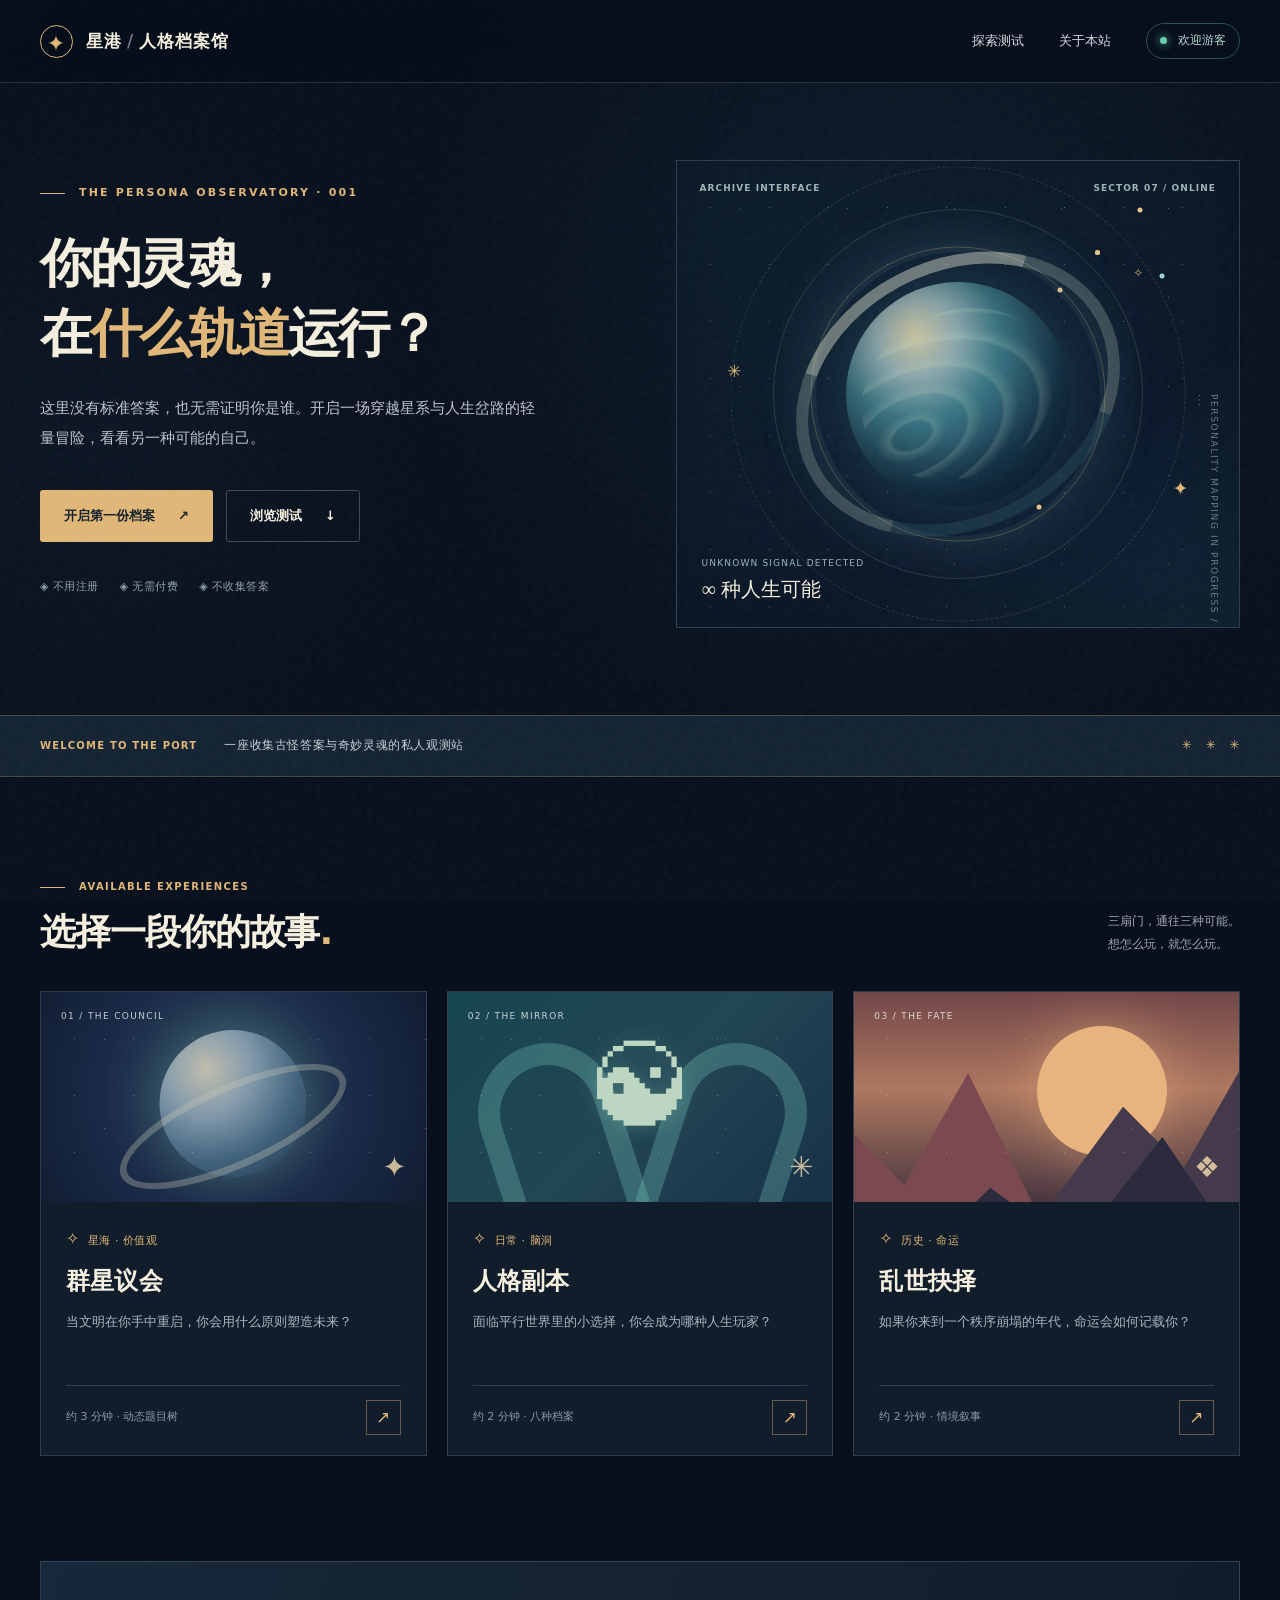
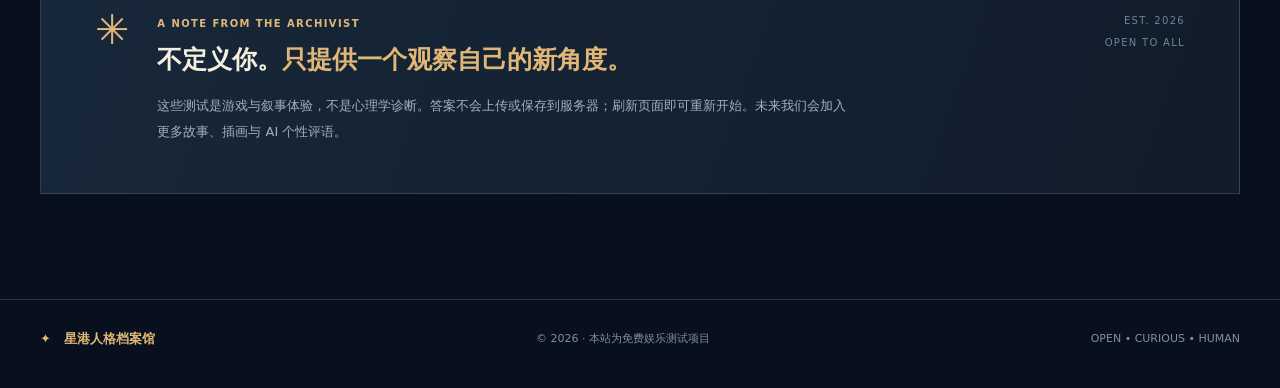
==== index.html @ f3ce45ea "feat: publish Starport Persona v1.1 static experience" ====
<!DOCTYPE html>
<html lang="zh-CN">
<head>
  <meta charset="UTF-8">
  <meta name="viewport" content="width=device-width, initial-scale=1, viewport-fit=cover">
  <meta name="theme-color" content="#080f1e">
  <meta name="description" content="星港人格档案馆：一个免注册、无门槛、免费的娱乐人格测试网站。走进星港，发现你的另一种可能。">
  <title>星港人格档案馆 · 免费娱乐人格测试</title>
  
  <style>
:root{--bg:#08101d;--bg2:#0d1828;--surface:#111e2e;--panel:#162336;--line:rgba(219,226,239,.16);--text:#f4efdf;--muted:#9eabb7;--gold:#e1b778;--teal:#9fd6d1;--sans:Inter,"PingFang SC","Microsoft YaHei","Noto Sans CJK SC",system-ui,-apple-system,sans-serif;--serif:"Songti SC","STSong","Noto Serif CJK SC",serif}*{box-sizing:border-box}html{scroll-behavior:smooth}body{margin:0;background:var(--bg);color:var(--text);font-family:var(--sans);font-size:15px;line-height:1.65}button,textarea{font:inherit}button{cursor:pointer}a{color:inherit;text-decoration:none}button:focus-visible,a:focus-visible,textarea:focus-visible{outline:2px solid var(--teal);outline-offset:4px}[hidden]{display:none!important}.wrap{width:min(1220px,calc(100% - 80px));margin-inline:auto}.site-noise{position:fixed;pointer-events:none;inset:0;opacity:.16;z-index:5;background-image:url("data:image/svg+xml,%3Csvg viewBox='0 0 180 180' xmlns='http://www.w3.org/2000/svg'%3E%3Cfilter id='n'%3E%3CfeTurbulence type='fractalNoise' baseFrequency='.88' numOctaves='3' stitchTiles='stitch'/%3E%3C/filter%3E%3Crect width='100%25' height='100%25' filter='url(%23n)' opacity='.22'/%3E%3C/svg%3E")}.starscape{position:absolute;inset:0 0 auto 0;height:1100px;pointer-events:none;background:radial-gradient(circle at 70% 27%,rgba(30,65,83,.24),transparent 40%),radial-gradient(circle at 7% 40%,rgba(32,54,73,.15),transparent 25%);z-index:-1}.site-header{border-bottom:1px solid var(--line);background:rgba(7,15,27,.84);position:sticky;top:0;z-index:10;backdrop-filter:blur(20px)}.header-inner{min-height:82px;display:flex;align-items:center;justify-content:space-between;gap:20px}.brand{font-size:17px;font-weight:750;letter-spacing:.055em;white-space:nowrap;display:inline-flex;align-items:center;gap:13px}.brand-symbol{width:33px;height:33px;border:1px solid var(--gold);border-radius:50%;display:grid;place-items:center;color:var(--gold);font-size:22px}.brand-muted{color:#687885;margin:0 5px}.nav{display:flex;gap:35px;align-items:center;color:#d6d8da;font-size:13px}.nav a:hover{color:var(--gold)}.nav-status{border:1px solid #2c524b;color:#badbd1;padding:7px 13px;border-radius:30px;font-size:12px}.live-dot{display:inline-block;width:7px;height:7px;border-radius:50%;background:#6dcead;margin-right:7px;box-shadow:0 0 10px #6dcead}.hero{min-height:632px;display:grid;grid-template-columns:1.02fr .98fr;gap:48px;align-items:center;padding-top:65px;padding-bottom:75px}.hero-copy{padding-bottom:15px}.eyebrow{display:inline-flex;align-items:center;gap:14px;font-size:11px;color:var(--gold);letter-spacing:.2em;font-weight:750}.eyebrow-line{display:inline-block;width:25px;height:1px;background:var(--gold)}.eyebrow.short{font-size:10px;letter-spacing:.14em}.hero h1{font-size:clamp(43px,4.1vw,67px);line-height:1.32;letter-spacing:-.045em;margin:26px 0 25px;font-weight:650}.hero-emphasis{font-family:var(--serif);color:var(--gold);font-weight:650}.hero-description{color:#bdc5cd;line-height:2;max-width:500px;font-size:15px;margin-bottom:37px}.hero-actions{display:flex;gap:13px;align-items:center;flex-wrap:wrap}.btn{min-height:52px;padding:13px 23px;border:1px solid transparent;display:inline-flex;align-items:center;justify-content:center;gap:23px;font-weight:700;font-size:13px;transition:transform .2s,background .2s,border-color .2s;border-radius:3px}.btn:hover{transform:translateY(-2px)}.btn-primary{background:var(--gold);color:#13202b}.btn-primary:hover{background:#f4cd8e}.btn-secondary{background:transparent;color:var(--text);border-color:rgba(204,220,225,.28)}.btn-secondary:hover{border-color:var(--gold)}.btn-tertiary{background:transparent;color:#afbdca;padding-inline:8px}.hero-footnote{display:flex;flex-wrap:wrap;gap:21px;margin-top:36px;font-size:11px;letter-spacing:.04em;color:#91a0ad}.hero-visual{min-height:468px;border:1px solid rgba(199,214,215,.19);background:radial-gradient(circle at 50% 49%,rgba(54,103,123,.19),transparent 53%),linear-gradient(145deg,#0d1e2e,#0b182a 66%,#102638);position:relative;overflow:hidden;isolation:isolate;box-shadow:inset 0 0 100px rgba(0,0,0,.26)}.hero-visual:after,.card-art:after{content:"";position:absolute;inset:0;background-image:radial-gradient(#dee2bd .65px,transparent .9px),radial-gradient(#e7bd78 .5px,transparent .8px);background-size:59px 57px,107px 89px;background-position:4px 18px,10px 3px;opacity:.38;pointer-events:none}.visual-top{position:absolute;inset:20px 23px auto;display:flex;justify-content:space-between;gap:10px;font-size:9px;font-weight:750;letter-spacing:.12em;color:#9eb6b6;z-index:2}.orbit{position:absolute;border:1px solid rgba(189,201,189,.17);border-radius:50%;left:50%;top:50%;transform:translate(-50%,-50%)}.orbit-a{width:370px;height:370px}.orbit-b{width:455px;height:455px;border-style:dashed}.orbit-c{width:295px;height:295px;border-color:rgba(230,179,105,.29)}.orbit:before,.orbit:after{content:"";position:absolute;background:#e8c38a;width:5px;height:5px;border-radius:50%;top:40px;right:42px}.orbit-b:before{top:106px;right:20px;background:var(--teal)}.orbit-c:after{top:auto;bottom:31px;right:63px}.orbit-tick{position:absolute;color:var(--gold);z-index:2}.tick-a{left:9%;top:42%;font-size:17px}.tick-b{right:9%;top:67%;font-size:19px}.tick-c{right:17%;top:22%;font-size:12px}.planet{position:absolute;top:50%;left:50%;transform:translate(-50%,-50%);width:224px;height:224px;border-radius:50%;box-shadow:-12px -20px 62px rgba(0,0,0,.42) inset,0 0 52px rgba(77,167,175,.17);background:radial-gradient(circle at 31% 24%,#c8c2a0 0%,#8aa7ac 18%,#3b7885 36%,#173a53 66%,#0b2038 98%);z-index:1}.planet:after{content:"";position:absolute;inset:30px 12px;background:repeating-radial-gradient(ellipse at 20% 60%,transparent 0 20px,rgba(225,245,214,.15) 24px,transparent 38px);border-radius:50%;transform:rotate(-27deg)}.planet-glow{position:absolute;inset:-30px;border-radius:50%;box-shadow:0 0 60px #7fabb93a}.planet-surface{position:absolute;inset:-22px -57px;transform:rotate(-28deg);border:12px solid rgba(187,207,190,.25);border-top-color:rgba(212,216,196,.48);border-bottom-color:rgba(74,133,143,.2);border-radius:50%;z-index:2}.hero-visual-label{position:absolute;left:25px;bottom:21px;display:grid;gap:2px;z-index:3}.hero-visual-label span{font-size:9px;color:#9db6bc;letter-spacing:.13em}.hero-visual-label strong{font-size:20px;font-family:var(--serif);font-weight:500}.visual-side-label{position:absolute;right:18px;top:50%;writing-mode:vertical-rl;color:rgba(180,192,188,.58);font-size:9px;letter-spacing:.18em}.intro-strip{border-block:1px solid rgba(224,182,117,.25);background:#142333}.intro-strip-inner{min-height:60px;display:flex;align-items:center;gap:27px;color:#c6d1d5;font-size:12px;letter-spacing:.05em}.strip-head{font-size:10px;color:var(--gold);letter-spacing:.12em;font-weight:750}.strip-spark{margin-left:auto;color:var(--gold)}.tests-section{padding-top:94px;padding-bottom:105px}.section-heading{display:flex;align-items:end;justify-content:space-between;gap:20px;margin-bottom:35px}.section-heading h2{font-size:36px;line-height:1.3;letter-spacing:-.03em;margin:13px 0 0;font-weight:650}.heading-period{color:var(--gold)}.section-heading p{font-size:12px;color:var(--muted);line-height:1.9;margin:0}.tests-grid{display:grid;grid-template-columns:repeat(3,minmax(0,1fr));gap:20px}.test-card{border:1px solid var(--line);background:#111d2b;overflow:hidden;transition:transform .22s,border-color .22s}.test-card:hover{transform:translateY(-5px);border-color:rgba(225,183,120,.55)}.card-art{height:210px;position:relative;overflow:hidden;background:#17263b}.art-number{position:absolute;left:20px;top:17px;font-size:9px;letter-spacing:.15em;z-index:3;color:rgba(255,255,255,.76)}.art-mark{position:absolute;right:19px;bottom:10px;color:rgba(245,221,175,.8);font-size:29px;z-index:2}.art-cosmic{background:radial-gradient(circle at 49% 48%,#506e7c 0%,#294559 27%,#1b2a48 56%,#101d31 100%)}.art-cosmic-sun{width:147px;height:147px;border-radius:50%;position:absolute;top:38px;left:50%;transform:translateX(-50%);background:radial-gradient(circle at 32% 27%,#c0bdac,#849bac 30%,#41637d 63%,#203047);box-shadow:0 0 45px #9bc9ca33}.art-cosmic-ring{width:245px;height:83px;border:7px solid #c6c6b555;position:absolute;top:93px;left:50%;transform:translateX(-50%) rotate(-24deg);border-radius:50%}.art-daily{background:linear-gradient(135deg,#174650,#224653 51%,#173148)}.art-arch{position:absolute;width:140px;height:185px;border:22px solid #70bcb355;border-bottom:0;border-radius:70px 70px 0 0;top:50px}.arch-left{left:37px;transform:rotate(-18deg)}.arch-right{right:32px;transform:rotate(18deg)}.art-circle{position:absolute;left:50%;top:45%;transform:translate(-50%,-50%);font-size:85px;font-family:var(--serif);color:#bdd6c1;text-shadow:0 0 20px #a3e4d244}.art-history{background:linear-gradient(180deg,#724749,#ae7860 46%,#493641)}.art-sun{width:130px;height:130px;position:absolute;top:34px;right:72px;border-radius:50%;background:#e8b37e;box-shadow:0 0 55px #efbb8177}.art-mountain{position:absolute;bottom:-36px;width:290px;height:175px;clip-path:polygon(0 100%,29% 35%,50% 70%,72% 6%,100% 100%)}.m1{background:#7b4a50;left:-95px}.m2{background:#453a4c;right:-90px;bottom:-19px}.m3{background:#2b2b3d;left:20px;bottom:-100px;width:400px}.card-content{padding:24px 25px 20px}.card-tag{font-size:11px;color:var(--gold);letter-spacing:.045em}.tag-star{font-size:16px;margin-right:4px}.card-content h3{font-size:24px;letter-spacing:.01em;margin:10px 0 8px}.card-content p{color:#a9b6c1;font-size:13px;min-height:54px;line-height:1.8;margin:0}.card-bottom{margin-top:21px;border-top:1px solid var(--line);padding-top:14px;display:flex;align-items:center;justify-content:space-between;gap:10px;font-size:11px;color:#899bab}.card-arrow{width:35px;height:35px;display:grid;place-items:center;color:var(--gold);border:1px solid rgba(224,182,117,.42);background:transparent;font-size:17px;transition:background .2s}.card-arrow:hover{background:var(--gold);color:#102333}.manifesto{margin-bottom:105px;border:1px solid var(--line);background:linear-gradient(110deg,#17283a,#111c2a);padding:48px 54px;display:flex;align-items:flex-start;gap:28px}.manifesto-badge{color:var(--gold);font-size:41px;line-height:1}.manifesto h2{font-size:25px;line-height:1.6;margin:6px 0 13px;font-weight:600}.manifesto h2 span{color:var(--gold)}.manifesto p{color:#9fb1bf;max-width:700px;font-size:13px;line-height:2;margin:0}.manifesto-index{margin-left:auto;min-width:125px;color:#6d8699;font-size:10px;letter-spacing:.13em;line-height:2.2;text-align:right}.site-footer{border-top:1px solid var(--line);padding:28px 0 38px;color:#81909e;font-size:11px}.footer-inner{display:flex;justify-content:space-between;gap:16px;align-items:center}.footer-brand{font-size:13px;color:var(--gold);font-weight:700}
/* Quiz */.quiz-view,.result-view{min-height:calc(100vh - 175px)}.quiz-view{padding-top:49px;padding-bottom:95px}.quiz-top{display:flex;justify-content:space-between;align-items:center;gap:12px;margin-bottom:40px}.text-back{color:#c1cbd1;background:transparent;border:0;padding:0;font-size:12px}.text-back:hover{color:var(--gold)}.quiz-series{color:#8da2b2;font-size:10px;letter-spacing:.2em}.quiz-layout{display:grid;grid-template-columns:1fr 315px;gap:56px}.quiz-main{max-width:720px}.quiz-meta{display:flex;align-items:center;justify-content:space-between;color:var(--gold);letter-spacing:.14em;font-size:10px;font-weight:750}.progress-track{height:3px;background:#233549;margin-top:13px;overflow:hidden}.progress-fill{height:100%;width:0;background:var(--gold);transition:width .3s}.quiz-question-wrap{padding:51px 0 27px}.quiz-small{color:var(--gold);font-size:11px;letter-spacing:.2em}.quiz-question-wrap h2{font-family:var(--serif);font-size:clamp(26px,3.1vw,41px);font-weight:600;line-height:1.5;margin:15px 0 16px}.quiz-question-wrap p{font-size:13px;color:#9dadb8;margin:0}.answer-list{display:grid;gap:13px}.answer{border:1px solid #324050;background:#111f30;color:var(--text);display:flex;align-items:center;gap:17px;text-align:left;width:100%;padding:17px 22px;min-height:78px;transition:border-color .15s,background .15s,transform .15s}.answer:hover{background:#1b2c3f;border-color:var(--gold);transform:translateX(2px)}.answer-letter{flex:0 0 34px;height:34px;border:1px solid #697989;color:var(--gold);display:grid;place-items:center;font-size:13px}.answer-title{font-size:14px;line-height:1.65}.answer-arrow{margin-left:auto;color:var(--gold);font-size:20px;opacity:.75}.quiz-aside{align-self:start;background:linear-gradient(155deg,#18283b,#111c2b);border:1px solid var(--line);padding:34px 30px;min-height:330px}.aside-icon{font-size:34px;color:var(--gold)}.aside-overline{color:var(--gold);font-size:10px;letter-spacing:.16em;margin:20px 0 16px}.quiz-aside h3{font-size:23px;line-height:1.5;font-weight:600;margin:0 0 15px}.quiz-aside p{color:#aab8c3;font-size:12px;line-height:2}.aside-rule{height:1px;background:var(--line);margin:28px 0}.quiz-aside>span{font-size:10px;letter-spacing:.16em;color:#7890a1}.essay-label{display:block;color:var(--gold);margin-bottom:15px}#essay-input{width:100%;background:#101e30;border:1px solid #395064;color:var(--text);resize:vertical;padding:19px;font-size:14px;line-height:1.8;outline:none}#essay-input:focus{border-color:var(--gold)}.essay-actions{display:flex;gap:12px;flex-wrap:wrap;margin-top:18px}
/* Results */.result-view{padding-top:70px;padding-bottom:90px}.result-heading{margin-bottom:35px}.result-heading h2{font-size:36px;font-weight:600;letter-spacing:-.03em;margin:12px 0 5px}.result-heading p{color:#a5b1b9;font-size:13px}.result-shell{display:grid;grid-template-columns:42% 58%;border:1px solid var(--line);background:#121f30;overflow:hidden}.result-art{position:relative;display:flex;flex-direction:column;align-items:center;justify-content:center;min-height:580px;background:radial-gradient(circle at center,#2d6173 2%,#183548 39%,#102032 75%);overflow:hidden}.result-art:before,.result-art:after{content:"";position:absolute;width:380px;height:380px;border:1px solid rgba(225,192,137,.24);border-radius:50%}.result-art:after{width:300px;height:300px;border-style:dashed;transform:rotate(35deg)}.result-art-top,.result-art-bottom{position:absolute;font-size:10px;letter-spacing:.19em;color:#b5c8c9}.result-art-top{top:28px}.result-art-bottom{bottom:30px}.result-symbol{font-family:var(--serif);font-size:160px;font-weight:400;line-height:1;color:#ebcf9c;text-shadow:0 0 45px #e6ac6880;z-index:1}.result-content{padding:47px 46px 42px}.result-small{color:var(--gold);font-size:11px;letter-spacing:.11em}.result-content h3{font-family:var(--serif);font-size:43px;margin:12px 0 4px;font-weight:600}.result-subtitle{color:#c7d9da;font-size:14px;letter-spacing:.08em}.result-description{color:#aebdc7;font-size:14px;line-height:2;margin:22px 0 23px}.result-bars{display:grid;gap:15px}.bar-top{display:flex;justify-content:space-between;color:#b7c1c8;font-size:11px}.bar-rail{margin-top:6px;height:5px;background:#324657;position:relative}.bar-fill{height:100%;background:linear-gradient(90deg,#77b6bb,#e1b778)}.result-quote{margin:20px 0;padding:11px 13px;background:#1c2d3e;border-left:2px solid var(--gold);color:#e0c79e;font-size:12px;line-height:1.8;overflow-wrap:anywhere}.result-disclaimer{font-size:10px;color:#829aaa;margin-top:24px}.result-actions{display:flex;align-items:center;flex-wrap:wrap;gap:10px;margin-top:27px}.result-actions .btn{gap:10px;min-height:43px;padding:10px 15px;font-size:12px}.share-toast{color:#a1d5b8;font-size:12px;min-height:20px}
@media(max-width:1050px){.hero{gap:25px}.hero-visual{min-height:415px}.planet{width:190px;height:190px}.quiz-layout{gap:28px;grid-template-columns:1fr 260px}.quiz-aside{padding:27px 23px}.wrap{width:min(1220px,calc(100% - 48px))}}
@media(max-width:760px){.wrap{width:calc(100% - 36px)}.header-inner{min-height:65px}.brand{font-size:14px;gap:7px}.brand-symbol{width:29px;height:29px;font-size:18px}.nav{gap:14px;font-size:11px}.nav-status{display:none}.hero{padding-top:56px;padding-bottom:55px;grid-template-columns:1fr;gap:36px}.hero h1{font-size:clamp(40px,9vw,55px);margin:20px 0}.hero-description{font-size:14px;margin-bottom:29px}.hero-footnote{gap:13px;margin-top:22px}.hero-visual{min-height:365px}.orbit-a{width:305px;height:305px}.orbit-b{width:377px;height:377px}.orbit-c{width:230px;height:230px}.planet{width:170px;height:170px}.planet-surface{inset:-15px -40px}.visual-side-label{display:none}.intro-strip-inner{min-height:50px;gap:12px}.strip-head{display:none}.strip-spark{font-size:9px}.tests-section{padding-top:62px;padding-bottom:62px}.section-heading{align-items:start}.section-heading h2{font-size:28px}.section-heading p{display:none}.tests-grid{grid-template-columns:1fr;gap:17px}.card-art{height:190px}.card-content p{min-height:auto}.manifesto{padding:27px 22px;gap:15px;margin-bottom:65px}.manifesto-badge{font-size:28px}.manifesto h2{font-size:21px}.manifesto h2 span{display:block}.manifesto-index{display:none}.footer-inner{flex-wrap:wrap}.footer-inner span:last-child{display:none}.quiz-view{padding-top:31px;padding-bottom:60px}.quiz-top{margin-bottom:28px}.quiz-layout{display:block}.quiz-aside{display:none}.quiz-question-wrap{padding:44px 0 24px}.quiz-question-wrap h2{font-size:27px}.answer{padding:15px 14px;gap:11px}.answer-letter{flex-basis:31px;height:31px}.answer-title{font-size:13px}.result-view{padding-top:47px;padding-bottom:60px}.result-heading h2{font-size:28px}.result-shell{grid-template-columns:1fr}.result-art{min-height:275px}.result-art:before{width:240px;height:240px}.result-art:after{width:175px;height:175px}.result-symbol{font-size:97px}.result-art-top{top:15px}.result-art-bottom{bottom:16px}.result-content{padding:28px 22px 26px}.result-content h3{font-size:33px}.result-actions{gap:8px}}
@media(prefers-reduced-motion:reduce){*,*:before,*:after{scroll-behavior:auto!important;transition:none!important;animation:none!important}}

.test-card{cursor:pointer}

</style>
  
</head>
<body>
  <div class="site-noise" aria-hidden="true"></div>
  <div class="starscape" aria-hidden="true"></div>
  <header class="site-header">
    <div class="wrap header-inner">
      <a href="#home" class="brand" data-home aria-label="返回星港档案馆首页"><span class="brand-symbol">✦</span><span>星港<span class="brand-muted">/</span>人格档案馆</span></a>
      <nav class="nav" aria-label="主导航">
        <a href="#tests" id="nav-tests">探索测试</a>
        <a href="#about" id="nav-about">关于本站</a>
        <span class="nav-status"><span class="live-dot"></span> 欢迎游客</span>
      </nav>
    </div>
  </header>

  <main>
    <div id="home-view" class="page-view">
      <section class="hero wrap">
        <div class="hero-copy">
          <div class="eyebrow"><span class="eyebrow-line"></span> THE PERSONA OBSERVATORY · 001</div>
          <h1>你的灵魂，<br>在<span class="hero-emphasis">什么轨道</span>运行？</h1>
          <p class="hero-description">这里没有标准答案，也无需证明你是谁。开启一场穿越星系与人生岔路的轻量冒险，看看另一种可能的自己。</p>
          <div class="hero-actions"><button id="hero-start" class="btn btn-primary" type="button">开启第一份档案 <span aria-hidden="true">↗</span></button><a href="#tests" class="btn btn-secondary">浏览测试 <span aria-hidden="true">↓</span></a></div>
          <div class="hero-footnote"><span>◈ 不用注册</span><span>◈ 无需付费</span><span>◈ 不收集答案</span></div>
        </div>
        <div class="hero-visual" role="img" aria-label="星空中的人格轨道仪和星球插画占位区，后续可替换为定制美术素材">
          <div class="visual-top"><span>ARCHIVE INTERFACE</span><span>SECTOR 07 / ONLINE</span></div>
          <div class="orbit orbit-a"></div><div class="orbit orbit-b"></div><div class="orbit orbit-c"></div>
          <div class="orbit-tick tick-a">✳</div><div class="orbit-tick tick-b">✦</div><div class="orbit-tick tick-c">✧</div>
          <div class="planet"><div class="planet-glow"></div><div class="planet-surface"></div></div>
          <div class="hero-visual-label"><span>UNKNOWN SIGNAL DETECTED</span><strong>∞ 种人生可能</strong></div>
          <div class="visual-side-label">PERSONALITY MAPPING IN PROGRESS / ···</div>
        </div>
      </section>

      <section class="intro-strip"><div class="wrap intro-strip-inner"><span class="strip-head">WELCOME TO THE PORT</span><span>一座收集古怪答案与奇妙灵魂的私人观测站</span><span class="strip-spark">✳ &nbsp; ✳ &nbsp; ✳</span></div></section>

      <section class="tests-section wrap" id="tests">
        <div class="section-heading"><div><div class="eyebrow short"><span class="eyebrow-line"></span> AVAILABLE EXPERIENCES</div><h2>选择一段你的故事<span class="heading-period">.</span></h2></div><p>三扇门，通往三种可能。<br>想怎么玩，就怎么玩。</p></div>
        <div class="tests-grid">
          <article class="test-card card-cosmic"><div class="card-art art-cosmic" aria-hidden="true"><div class="art-cosmic-sun"></div><div class="art-cosmic-ring"></div><div class="art-number">01 / THE COUNCIL</div><div class="art-mark">✦</div></div><div class="card-content"><div class="card-tag"><span class="tag-star">✧</span> 星海 · 价值观</div><h3>群星议会</h3><p>当文明在你手中重启，你会用什么原则塑造未来？</p><div class="card-bottom"><span>约 3 分钟 · 动态题目树</span><button class="card-arrow" data-start="stars" type="button" aria-label="开始群星议会测试">↗</button></div></div></article>
          <article class="test-card card-daily"><div class="card-art art-daily" aria-hidden="true"><div class="art-arch arch-left"></div><div class="art-arch arch-right"></div><div class="art-circle">☯</div><div class="art-number">02 / THE MIRROR</div><div class="art-mark">✳</div></div><div class="card-content"><div class="card-tag"><span class="tag-star">✧</span> 日常 · 脑洞</div><h3>人格副本</h3><p>面临平行世界里的小选择，你会成为哪种人生玩家？</p><div class="card-bottom"><span>约 2 分钟 · 八种档案</span><button class="card-arrow" data-start="mirror" type="button" aria-label="开始人格副本测试">↗</button></div></div></article>
          <article class="test-card card-history"><div class="card-art art-history" aria-hidden="true"><div class="art-sun"></div><div class="art-mountain m1"></div><div class="art-mountain m2"></div><div class="art-mountain m3"></div><div class="art-number">03 / THE FATE</div><div class="art-mark">❖</div></div><div class="card-content"><div class="card-tag"><span class="tag-star">✧</span> 历史 · 命运</div><h3>乱世抉择</h3><p>如果你来到一个秩序崩塌的年代，命运会如何记载你？</p><div class="card-bottom"><span>约 2 分钟 · 情境叙事</span><button class="card-arrow" data-start="fate" type="button" aria-label="开始乱世抉择测试">↗</button></div></div></article>
        </div>
      </section>

      <section class="manifesto wrap" id="about"><div class="manifesto-badge">✳</div><div><div class="eyebrow short">A NOTE FROM THE ARCHIVIST</div><h2>不定义你。<span>只提供一个观察自己的新角度。</span></h2><p>这些测试是游戏与叙事体验，不是心理学诊断。答案不会上传或保存到服务器；刷新页面即可重新开始。未来我们会加入更多故事、插画与 AI 个性评语。</p></div><div class="manifesto-index">EST. 2026<br>OPEN TO ALL</div></section>
    </div>

    <section id="quiz-view" class="page-view quiz-view wrap" hidden aria-live="polite">
      <div class="quiz-top"><button type="button" class="text-back" id="quiz-back">← 返回测试大厅</button><span id="quiz-series" class="quiz-series">PERSONA FILE / 001</span></div>
      <div class="quiz-layout"><div class="quiz-main"><div class="quiz-meta"><span id="quiz-chapter">FIRST CONTACT</span><span id="quiz-count">01 / 11</span></div><div class="progress-track"><div id="quiz-progress" class="progress-fill"></div></div><div class="quiz-question-wrap"><div class="quiz-small">档案问题 <span id="question-numeral">01</span></div><h2 id="question-title">正在解析新的坐标……</h2><p id="question-description">请选择最接近你的回答，答案无需完美。</p></div><div id="answer-list" class="answer-list"></div><div id="essay-wrap" hidden><label class="essay-label" for="essay-input">给未来的自己留一句话（可选）</label><textarea id="essay-input" maxlength="220" rows="4" placeholder="比如：我愿意为怎样的世界坚持自己的选择？"></textarea><div class="essay-actions"><button type="button" class="btn btn-secondary" id="essay-skip">直接生成结果</button><button type="button" class="btn btn-primary" id="essay-submit">封存档案 →</button></div></div></div><aside class="quiz-aside"><div class="aside-icon">✧</div><div class="aside-overline">THE ARCHIVIST'S NOTE</div><h3>没有正确答案，<br>只有你的选择。</h3><p>所有题目都是虚构情境。你可以凭直觉回答，也可以认真权衡。</p><div class="aside-rule"></div><span>NO LOGIN. NO JUDGEMENT.</span></aside></div>
    </section>

    <section id="result-view" class="page-view result-view wrap" hidden aria-live="polite"><div class="result-heading"><span class="eyebrow"><span class="eyebrow-line"></span> ARCHIVE DECODED / COMPLETE</span><h2>你的档案已解锁。</h2><p>这只是万千可能中的一个侧面，故事远未结束。</p></div><div class="result-shell"><div class="result-art"><span class="result-art-top">STARPORT • PERSONA ARCHIVE</span><div class="result-symbol" id="result-symbol">✦</div><span class="result-art-bottom" id="result-art-bottom">FILE NO. 001</span></div><div class="result-content"><div class="result-small" id="result-test-title">群星议会 · 个人档案</div><h3 id="result-title">未知的旅人</h3><p id="result-subtitle" class="result-subtitle"></p><p id="result-description" class="result-description"></p><div id="result-bars" class="result-bars"></div><div class="result-quote" id="result-quote" hidden></div><div class="result-disclaimer">※ 娱乐向测试结果，不代表科学心理测评或政治立场判定。</div><div class="result-actions"><button type="button" class="btn btn-primary" id="result-share">分享我的档案 ↗</button><button type="button" class="btn btn-secondary" id="result-retry">再测一次 ↻</button><button type="button" class="btn btn-tertiary" id="result-home">返回大厅</button></div><p id="share-toast" class="share-toast" role="status" aria-live="polite"></p></div></div></section>
  </main>
  <footer class="site-footer"><div class="wrap footer-inner"><span class="footer-brand">✦ &nbsp; 星港人格档案馆</span><span>© 2026 · 本站为免费娱乐测试项目</span><span>OPEN • CURIOUS • HUMAN</span></div></footer>
<script>
'use strict';
// 星港人格档案馆 v1.1 — zero dependencies, zero cookies, zero network requests.
const AXES = {
  stars: [['秩序','自由'],['守成','探索'],['效率','共情']],
  mirror: [['独处','社交'],['分析','想象'],['稳妥','冒险']],
  fate: [['审慎','果决'],['独行','联盟'],['守护','开拓']]
};
const q = (title,choices,axis,bias=0,desc='选择最接近你直觉的答案。') => ({title,choices,axis,bias,desc});
// Choice formats: [label, [axis-1 score, axis-2 score, axis-3 score]].
const BANKS = {
  stars: {
    name:'群星议会', deck:'星海 · 价值观', chapter:'CIVILIZATION SIMULATOR', totalScored:9,
    questions:[
      q('新殖民地成立，第一条法律应该是什么？', [['保障每个人表达异议的权利',[2,0,1]],['建立统一指挥和应急秩序',[-2,0,0]],['先由所有居民公开商议',[1,0,2]]],0),
      q('一艘船违背命令，救回了被放弃的难民。你会？', [['认可船长的自主判断',[2,0,1]],['追究违令责任，但优待难民',[-2,0,1]],['公开审议，允许特例被质疑',[1,0,2]]],0,1),
      q('你掌握一种能预测社会风险的算法。', [['公开算法，让所有人审查',[2,1,0]],['交给受严格监督的专业机构',[-1,0,0]],['拒绝用预测结果限制无辜者',[2,0,1]]],0),
      q('太空港里，一位旅人请求与机器拥有同等的公民权。', [['先尊重自我意识，再完善规则',[2,1,1]],['必须经过有序认证',[-1,0,0]],['交由公民投票决定',[1,0,1]]],0,-1),
      q('边境总督请求扩大紧急权力。', [['只给短期、透明、可撤销的授权',[1,0,1]],['边疆安全优先，赋予充分权力',[-2,0,0]],['让地方自治组织共同管理',[2,0,1]]],0),
      q('一座古老遗迹发出陌生信号。', [['派出探索船，知识不可错过',[0,2,0]],['隔离区域，先理解风险',[0,-2,0]],['征求居民意见后小规模探索',[0,1,1]]],1),
      q('母星的传统仪式与新科技冲突了。', [['保留象征，允许自由革新',[1,2,0]],['保持仪式原貌，它承载共同记忆',[0,-2,1]],['让各聚居地自行选择',[1,1,0]]],1,-1),
      q('你发现了能改写寿命的技术。', [['立即研究，并建立公开审查',[0,2,1]],['先冻结推广，验证长期后果',[0,-2,0]],['只要能救人，就优先开放试点',[0,2,2]]],1,1),
      q('银河地图上出现一处完全空白。', [['这是冒险的邀请',[0,2,0]],['空白很可能是警告',[0,-2,0]],['先派无人侦察队寻找答案',[0,1,0]]],1),
      q('陌生文明给你一件无法解释的礼物。', [['接受并研究它',[0,2,0]],['退还，避免文化风险',[0,-2,0]],['举行一场双方参与的解释仪式',[0,1,2]]],1),
      q('资源短缺时，议会必须先保护谁？', [['最脆弱、最需要帮助的人',[0,0,2]],['维持系统运转的关键岗位',[0,0,-2]],['让不同群体协商紧急配额',[0,0,1]]],2),
      q('为了救五艘船，你必须决定是否牺牲一座无人空间站。', [['果断牺牲设施，最大化获救人数',[0,0,-2]],['先确认空间站有无被遗漏的人',[0,0,2]],['要求每艘船共同承担风险',[0,0,1]]],2),
      q('一位失败的科学家请求再次获得实验资金。', [['给一次有监督的机会',[0,1,2]],['资金交给成功率更高的团队',[0,0,-2]],['由受影响的社区参与判断',[1,0,2]]],2,1),
      q('人工智能建议为全体居民降低快乐阈值，从此没人悲伤。', [['拒绝，痛苦也是自由感受的一部分',[1,0,2]],['如果充分知情且可撤回，可以自选',[2,1,0]],['评估总体幸福增益后再决定',[0,0,-2]]],2),
      q('一艘敌舰发出求救信号。', [['即使对手也应获得救援',[0,0,2]],['先确认不会危及自己的船员',[0,0,0]],['拒绝冒险，首要任务是保护己方',[0,0,-2]]],2,-1)
    ],
    decoys:[
      q('一个宇宙水母说你长得像它的前任，你会？',[['请它展开说说这段往事',[0,0,0]],['祝它早日走出情伤',[0,0,0]],['严肃声明物种不同',[0,0,0]]],-1),
      q('星际咖啡机突然拥有了自我意识，第一句话是：',[['“请给我涨工资。”',[0,0,0]],['“我是拿铁，还是拿铁的容器？”',[0,0,0]],['“今天不营业。”',[0,0,0]]],-1),
      q('宇宙末日只剩一首背景音乐，你选哪种？',[['雄壮的交响乐',[0,0,0]],['忧郁的钢琴曲',[0,0,0]],['意想不到的电音',[0,0,0]]],-1)
    ]
  },
  mirror: {
    name:'人格副本',deck:'日常 · 脑洞',chapter:'ANOTHER YOU',totalScored:7,
    questions:[
      q('周末突然空出一整天，你会？',[['把手机静音，给自己充电',[-2,0,0]],['立刻约人去玩',[2,0,1]],['看心情决定要不要见人',[-1,0,1]]],0),
      q('派对现场，你最容易被什么吸引？',[['和少数人聊深入的话题',[-2,0,0]],['认识更多有意思的人',[2,0,1]],['观察角落里发生的故事',[-1,1,0]]],0),
      q('在陌生城市迷路，你会？',[['停下来独自查清路线',[-1,-1,0]],['主动问路，顺便聊两句',[2,0,0]],['随便走走，说不定有惊喜',[0,1,2]]],0),
      q('你的脑海里突然出现一座悬空城市。你先想？',[['这座城的结构怎么稳定？',[0,-2,0]],['它的居民晚上会梦见什么？',[0,2,0]],['先画出来，再慢慢解释',[0,1,1]]],1),
      q('朋友给你一本没有结局的小说。', [['推理出最合理的结局',[0,-2,0]],['写十个完全不同的结局',[0,2,1]],['保持未知也挺好',[0,1,0]]],1),
      q('你获得一台能看到未来十分钟的机器。',[['研究准确率和局限性',[0,-2,-1]],['想象它可能改变的所有故事',[0,2,0]],['去试试最不可思议的用途',[0,1,2]]],1),
      q('聚会临时换成高空滑索项目。',[['礼貌拒绝，还是原计划舒服',[0,0,-2]],['马上报名第一个出发',[0,0,2]],['评估安全后加入',[0,-1,1]]],2),
      q('你的角色有一次职业重置机会。',[['保留已有积累，微调方向',[0,0,-2]],['完全尝试从未做过的事情',[0,1,2]],['先进行一个月的试验',[0,-1,1]]],2),
      q('面前有两扇门，一扇写着“已知”，一扇写着“意外”。',[['先推开“已知”',[-1,0,-2]],['毫不犹豫地走向“意外”',[0,1,2]],['寻找第三扇没被标记的门',[0,2,1]]],2)
    ], decoys:[]
  },
  fate: {
    name:'乱世抉择',deck:'历史 · 命运',chapter:'THE TURNING POINT',totalScored:7,
    questions:[
      q('你负责守卫一座缺粮的小城，首先会？',[['盘点物资并制定应急计划',[-2,0,1]],['亲赴城外寻找补给',[2,0,1]],['召集百姓商议互助办法',[-1,2,1]]],0),
      q('斥候带回两份相互矛盾的军情。',[['继续查证再调动主力',[-2,0,0]],['大胆分兵，把握战机',[2,0,1]],['安排试探性的小队侦察',[-1,0,1]]],0),
      q('一位贵族希望你立刻在双方之间选边站。',[['保持中立，等待更多情报',[-2,0,0]],['用直觉做决定并承担后果',[2,0,0]],['谈出一份有退出条件的合作',[0,2,0]]],0),
      q('三支互不信任的队伍需要共同撤退。',[['建立共享指挥体系',[0,2,1]],['各自行动，避免相互拖累',[0,-2,0]],['小队自主，大方向保持一致',[0,1,1]]],1),
      q('一位故友身处敌营，请求秘密会面。',[['只身赴约，信任过去的交情',[1,-2,0]],['邀请可信的中间人见证',[0,2,0]],['拒绝，风险不可控',[-1,-1,0]]],1),
      q('战后有人提议分封功臣。',[['建立共同规则，限制世袭特权',[0,2,1]],['奖赏独立作战的英雄',[0,-2,0]],['先确保基层得到补偿',[0,1,1]]],1),
      q('你找到一座保存千年的藏书阁，战火即将到来。',[['留守保护这些记忆',[0,0,-2]],['挑重要的带走，重建更大的书院',[0,0,2]],['向各地发出求援请求',[0,1,0]]],2),
      q('和平终于出现曙光，你会把资源投向？',[['修复旧城与家园',[0,0,-2]],['向未知边疆开拓',[0,0,2]],['先让流离的人重新安顿',[0,2,-1]]],2),
      q('你成为一座新城的第一位管理者。',[['延续有效的旧制度',[0,0,-2]],['重写规则，给未来留下空间',[0,0,2]],['让居民决定下一步怎么走',[0,2,1]]],2)
    ], decoys:[]
  }
};
// Index is binary [axis0 > 0][axis1 > 0][axis2 > 0]. Labels are playful, not diagnoses.
const PROFILES = {
  stars:[
    ['静默执政官','守序的现实主义者','你擅长在风暴中守住航线，重视制度、传统与运行效率。你的优势是稳定，盲点也许是低估变化的价值。','◈'],
    ['星港守望者','坚实的温柔守护者','你愿意为集体建立可靠的秩序，同时不忘倾听每个微小的声音。你相信安全感应该向弱者延伸。','✳'],
    ['远征统筹者','有组织的开拓先锋','你能推动新文明，却不愿让每一步探索沦为混乱。冒险精神与你的组织力并存。','❖'],
    ['文明栽种者','为更多生命开辟未来','你会为未知打开大门，同时建立守护旅人的规则。你希望文明不仅强大，也值得生活。','✥'],
    ['自治策划师','独立与理性的架构者','你希望减少不必要的权力干预，喜欢直接高效的协作。对你而言，自由意味着承担选择的后果。','⌘'],
    ['自由庇护者','每个声音都值得被听见','你相信个人选择与共同关怀并不冲突。你的理想秩序，更像一张允许差异生长的星图。','✺'],
    ['星际破界者','敢于探索的自由实践派','你喜欢新可能，不满足于既定答案。你愿意亲自穿越未知，也相信失败能提供珍贵的坐标。','✦'],
    ['群星漫游者','以自由与共情探寻宇宙','你希望每个生命都有自行探索的机会。对你而言，最了不起的文明能容纳不同的未来。','✧']
  ],
  mirror:[
    ['隐秘解题人','安静而精准的策划者','你喜欢观察规律，再稳稳地完成自己的计划。你的生活像一本充满精密标注的笔记。','⌘'],
    ['静夜实验家','谨慎探索的内向玩家','你会仔细分析，却也愿意为值得的冒险离开舒适区。独处是你的能量站。','✥'],
    ['梦境收藏家','把想象写成日常的人','你擅长从细节发现新世界，偏爱柔软又可靠的生活节奏。','☾'],
    ['独行造梦师','追逐未知的故事编织者','你拥有丰富的内心剧场，愿意为了一个大胆的想法冒险。','✧'],
    ['团队推进器','让一切迅速发生的人','你享受与人协作，善于把计划推进到下一步。大家总能感受到你的行动力。','❖'],
    ['活力挑战家','边走边学的即兴玩家','你喜欢热闹、尝试与直接的体验。计划未必完整，精彩常常已经开始。','✦'],
    ['温柔召集人','连接不同想法的组织者','你能让人感到被接纳，也喜欢把天马行空的点子变成共同的回忆。','✳'],
    ['灵感烟火师','永远制造惊喜的冒险家','你是脑洞和行动力的混合体，倾向于打开陌生的门，邀请大家一同上路。','✺']
  ],
  fate:[
    ['谨慎守城者','秩序与责任的维护者','在动荡时代，你倾向于稳扎稳打，独立承担使命，守住最重要的人与事。','▣'],
    ['远行斥候','寻找新道路的独行旅者','你审慎地选择时机，却始终留意远方的新机会。你宁愿准备周全后踏上未知。','✧'],
    ['同盟守护者','愿意并肩走过乱世的人','你相信团结能够穿越风暴，常常在共同体中寻找安全与秩序。','✳'],
    ['新城议事者','把希望交给共同未来','你重视协作，擅长在废墟上寻找能让更多人参与建设的方法。','❖'],
    ['孤锋将领','独立果决的行动派','你倾向于快速判断、独自迎战，宁愿承担风险，也不愿失去守护的机会。','⚔'],
    ['荒原开路者','敢于从零开始的实践者','你不惧不确定性，愿意探索无人走过的路。命运对你来说是一个动词。','✦'],
    ['义军旗手','以行动守护同伴的人','你善于把不同的人凝聚在一个目标下，在危急时刻尤其愿意站到前面。','✥'],
    ['开国构想家','敢于联合众人重写规则','你希望把勇气变成共同的行动，让陌生的未来从一群人的选择开始。','✺']
  ]
};
const $ = s => document.querySelector(s);
let state = null;
function setView(name){
  ['home','quiz','result'].forEach(view=>$('#'+view+'-view').hidden=view!==name);
  window.scrollTo({top:0,behavior:'instant'});
}
function resetLocation(){
  if(location.search){try{history.replaceState(null,'',location.pathname+'#home');}catch(e){/* local-file harmless */}}
}
function showHome(anchor){
  state=null;setView('home');resetLocation();
  if(anchor){requestAnimationFrame(()=>document.getElementById(anchor)?.scrollIntoView({behavior:'smooth',block:'start'}));}
}
function randomPick(items){return items[Math.floor(Math.random()*items.length)];}
function newTest(id){
  if(!BANKS[id])return;
  const bank=BANKS[id];
  state={id,score:[0,0,0],hits:[0,0,0],answered:[],seen:new Set(),decoySeen:new Set(),current:null,essay:'',count:0,total:bank.totalScored+(bank.decoys.length?2:0)};
  setView('quiz');resetLocation();
  $('#quiz-series').textContent=`PERSONA FILE / ${id==='stars'?'001':id==='mirror'?'002':'003'}`;
  $('#quiz-chapter').textContent=bank.chapter;
  advance();
}
function nextQuestion(){
  const bank=BANKS[state.id];
  const isDecoy=bank.decoys.length>0 && [3,7].includes(state.answered.length);
  if(isDecoy){
    const available=bank.decoys.map((item,index)=>({item,index})).filter(x=>!state.decoySeen.has(x.index));
    const picked=randomPick(available);
    state.decoySeen.add(picked.index);
    return picked.item;
  }
  const available=bank.questions.map((item,index)=>({item,index})).filter(x=>!state.seen.has(x.index));
  const minHits=Math.min(...state.hits);
  const weights=available.map(x=>{
    const axis=x.item.axis;
    let w=1+Math.max(0,2-(state.hits[axis]-minHits))*2;
    if(state.answered.length>0){
      const sign=Math.sign(state.score[axis]);
      if(x.item.bias!==0 && sign!==0 && Math.sign(x.item.bias)===sign)w*=1.55;
      if(x.item.bias!==0 && sign!==0 && Math.sign(x.item.bias)!==sign)w*=.7;
    }
    return w;
  });
  let spin=Math.random()*weights.reduce((sum,w)=>sum+w,0);
  let idx=0;
  for(;idx<weights.length-1;idx++){spin-=weights[idx];if(spin<=0)break;}
  const picked=available[idx];
  state.seen.add(picked.index);
  return picked.item;
}
function advance(){
  if(!state)return;
  const idx=state.answered.length,bank=BANKS[state.id];
  $('#quiz-progress').style.width=`${Math.round(idx/(state.total+1)*100)}%`;
  $('#quiz-count').textContent=`${String(idx+1).padStart(2,'0')} / ${String(state.total+1).padStart(2,'0')}`;
  $('#question-numeral').textContent=String(idx+1).padStart(2,'0');
  $('#answer-list').hidden=false;$('#essay-wrap').hidden=true;
  if(idx>=state.total){
    state.current=null;$('#quiz-progress').style.width='95%';
    $('#question-title').textContent='最后，把一句话留给未来的自己。';
    $('#question-description').textContent='这段文字只会留在本次页面中，不会被上传。也可以跳过。';
    $('#answer-list').hidden=true;$('#essay-wrap').hidden=false;$('#essay-input').value='';return;
  }
  const item=nextQuestion();state.current=item;
  $('#question-title').textContent=item.title;$('#question-description').textContent=item.desc;
  const box=$('#answer-list');box.replaceChildren();
  item.choices.forEach(([label,delta],i)=>{
    const el=document.createElement('button');el.type='button';el.className='answer';
    const letter=document.createElement('span');letter.className='answer-letter';letter.textContent=String.fromCharCode(65+i);
    const title=document.createElement('span');title.className='answer-title';title.textContent=label;
    const arrow=document.createElement('span');arrow.className='answer-arrow';arrow.setAttribute('aria-hidden','true');arrow.textContent='↗';
    el.append(letter,title,arrow);
    el.addEventListener('click',()=>answer(i));box.append(el);
  });
}
function answer(index){
  if(!state||!state.current)return;
  const item=state.current;
  const choice=item.choices[index];
  if(!choice)return;
  state.score=state.score.map((n,i)=>n+choice[1][i]);
  if(item.axis>=0){state.hits[item.axis]++;}
  state.answered.push({question:item.title,choice:choice[0]});
  advance();
}
function profileIndex(scores){return (scores[0]>0?4:0)+(scores[1]>0?2:0)+(scores[2]>0?1:0);}
function profileResult(id,index,scores=null,essay=''){
  if(!PROFILES[id]||!PROFILES[id][index])return;
  const [title,subtitle,description,symbol]=PROFILES[id][index];
  setView('result');
  $('#result-test-title').textContent=`${BANKS[id].name} · 个人档案`;
  $('#result-title').textContent=title;$('#result-subtitle').textContent=subtitle;$('#result-description').textContent=description;
  $('#result-symbol').textContent=symbol;$('#result-art-bottom').textContent=`FILE ${String(index+1).padStart(3,'0')} / ${id.toUpperCase()}`;
  const bars=$('#result-bars');bars.replaceChildren();
  if(scores){
    AXES[id].forEach((labels,i)=>{
      const row=document.createElement('div');row.className='bar-row';
      const top=document.createElement('div');top.className='bar-top';
      const left=document.createElement('span');left.textContent=labels[0];
      const right=document.createElement('span');right.textContent=labels[1];
      top.append(left,right);
      const rail=document.createElement('div');rail.className='bar-rail';
      const fill=document.createElement('div');fill.className='bar-fill';
      const bounded=Math.max(8,Math.min(92,50+scores[i]*7));fill.style.width=bounded+'%';
      fill.setAttribute('role','meter');fill.setAttribute('aria-label',`${labels[0]}至${labels[1]}倾向`);fill.setAttribute('aria-valuemin','0');fill.setAttribute('aria-valuemax','100');fill.setAttribute('aria-valuenow',String(bounded));
      rail.append(fill);row.append(top,rail);bars.append(row);
    });
  }
  const quote=$('#result-quote');quote.hidden=!essay;quote.textContent=essay?`给未来的自己：${essay}`:'';
  $('#share-toast').textContent='';
  $('#result-retry').onclick=()=>newTest(id);
  $('#result-share').onclick=()=>shareProfile(id,index,title);
  $('#result-home').onclick=()=>showHome();
}
function finish(essay=''){
  if(!state)return;
  const id=state.id,index=profileIndex(state.score);
  state.essay=essay.trim().slice(0,220);
  profileResult(id,index,state.score,state.essay);
}
async function shareProfile(id,index,title){
  const url=new URL(location.href);
  url.search='';url.hash='';url.searchParams.set('test',id);url.searchParams.set('profile',String(index));
  const text=`我在「星港人格档案馆」解锁了「${title}」！你是什么人格？`;
  try{
    if(navigator.share&&url.protocol!=='file:'){
      await navigator.share({title:'星港人格档案馆',text,url:url.toString()});
      $('#share-toast').textContent='分享已打开。';return;
    }
    if(navigator.clipboard&&url.protocol!=='file:'){
      await navigator.clipboard.writeText(`${text}\n${url}`);
      $('#share-toast').textContent='结果链接已复制，可以发送给朋友。';return;
    }
  }catch(e){if(e.name==='AbortError')return;}
  $('#share-toast').textContent='网站正式部署后可一键复制分享链接。';
}
function handleHash(){
  const hash=location.hash.replace('#','');
  if((hash==='tests'||hash==='about')&&!$('#home-view').hidden)return;
  if(hash==='tests'||hash==='about')showHome(hash);
  else if(hash==='home')showHome();
}
$('#hero-start').addEventListener('click',()=>newTest('stars'));
document.querySelectorAll('[data-start]').forEach(el=>el.addEventListener('click',()=>newTest(el.dataset.start)));
// 手机端更容易操作：点击卡片任意非按钮区域也可进入测试。
document.querySelectorAll('.test-card').forEach(card=>card.addEventListener('click',event=>{
  if(event.target.closest('button'))return;
  const id=card.querySelector('[data-start]')?.dataset.start;
  if(id)newTest(id);
}));
document.querySelectorAll('[data-home]').forEach(el=>el.addEventListener('click',e=>{e.preventDefault();showHome();}));
$('#nav-tests').addEventListener('click',e=>{e.preventDefault();showHome('tests');});
$('#nav-about').addEventListener('click',e=>{e.preventDefault();showHome('about');});
$('#quiz-back').addEventListener('click',()=>showHome('tests'));
$('#essay-skip').addEventListener('click',()=>finish());
$('#essay-submit').addEventListener('click',()=>finish($('#essay-input').value));
window.addEventListener('hashchange',handleHash);
const params=new URLSearchParams(location.search), startId=params.get('test'), startProfile=Number(params.get('profile'));
if(startId in PROFILES && params.has('profile') && Number.isInteger(startProfile) && startProfile>=0 && startProfile<8){profileResult(startId,startProfile);}
else if(location.hash==='#about'||location.hash==='#tests'){showHome(location.hash.slice(1));}

</script></body>
</html>
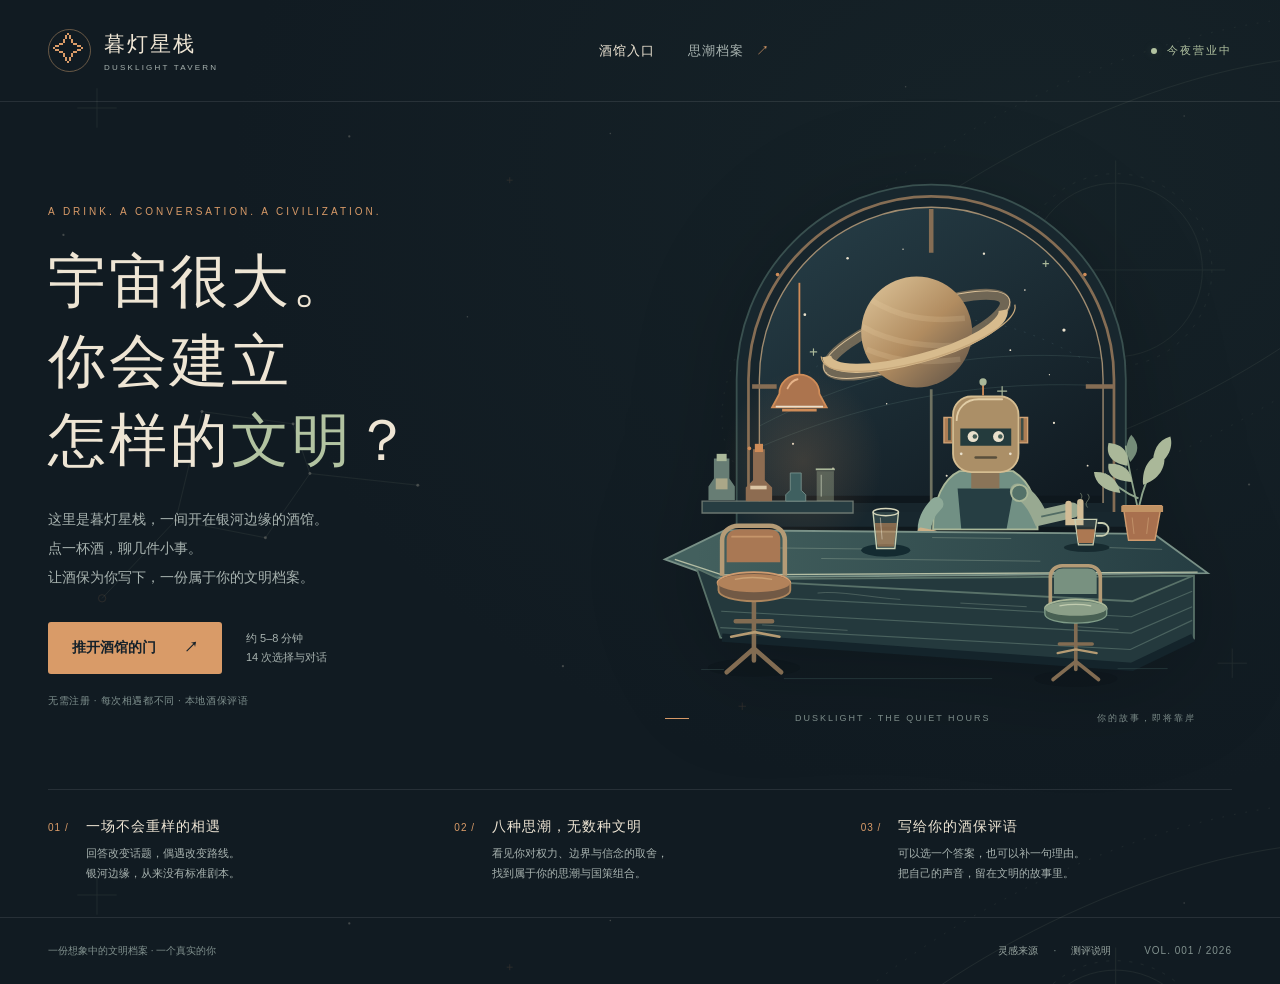
==== commit 283b2779: "feat: replace test hub with Dusklight Tavern single civilization quiz" ====
--- a/index.html
+++ b/index.html
@@ -1,340 +1,25 @@
-<!DOCTYPE html>
+<!doctype html>
 <html lang="zh-CN">
 <head>
   <meta charset="UTF-8">
-  <meta name="viewport" content="width=device-width, initial-scale=1, viewport-fit=cover">
-  <meta name="theme-color" content="#080f1e">
-  <meta name="description" content="星港人格档案馆：一个免注册、无门槛、免费的娱乐人格测试网站。走进星港，发现你的另一种可能。">
-  <title>星港人格档案馆 · 免费娱乐人格测试</title>
-  
-  <style>
-:root{--bg:#08101d;--bg2:#0d1828;--surface:#111e2e;--panel:#162336;--line:rgba(219,226,239,.16);--text:#f4efdf;--muted:#9eabb7;--gold:#e1b778;--teal:#9fd6d1;--sans:Inter,"PingFang SC","Microsoft YaHei","Noto Sans CJK SC",system-ui,-apple-system,sans-serif;--serif:"Songti SC","STSong","Noto Serif CJK SC",serif}*{box-sizing:border-box}html{scroll-behavior:smooth}body{margin:0;background:var(--bg);color:var(--text);font-family:var(--sans);font-size:15px;line-height:1.65}button,textarea{font:inherit}button{cursor:pointer}a{color:inherit;text-decoration:none}button:focus-visible,a:focus-visible,textarea:focus-visible{outline:2px solid var(--teal);outline-offset:4px}[hidden]{display:none!important}.wrap{width:min(1220px,calc(100% - 80px));margin-inline:auto}.site-noise{position:fixed;pointer-events:none;inset:0;opacity:.16;z-index:5;background-image:url("data:image/svg+xml,%3Csvg viewBox='0 0 180 180' xmlns='http://www.w3.org/2000/svg'%3E%3Cfilter id='n'%3E%3CfeTurbulence type='fractalNoise' baseFrequency='.88' numOctaves='3' stitchTiles='stitch'/%3E%3C/filter%3E%3Crect width='100%25' height='100%25' filter='url(%23n)' opacity='.22'/%3E%3C/svg%3E")}.starscape{position:absolute;inset:0 0 auto 0;height:1100px;pointer-events:none;background:radial-gradient(circle at 70% 27%,rgba(30,65,83,.24),transparent 40%),radial-gradient(circle at 7% 40%,rgba(32,54,73,.15),transparent 25%);z-index:-1}.site-header{border-bottom:1px solid var(--line);background:rgba(7,15,27,.84);position:sticky;top:0;z-index:10;backdrop-filter:blur(20px)}.header-inner{min-height:82px;display:flex;align-items:center;justify-content:space-between;gap:20px}.brand{font-size:17px;font-weight:750;letter-spacing:.055em;white-space:nowrap;display:inline-flex;align-items:center;gap:13px}.brand-symbol{width:33px;height:33px;border:1px solid var(--gold);border-radius:50%;display:grid;place-items:center;color:var(--gold);font-size:22px}.brand-muted{color:#687885;margin:0 5px}.nav{display:flex;gap:35px;align-items:center;color:#d6d8da;font-size:13px}.nav a:hover{color:var(--gold)}.nav-status{border:1px solid #2c524b;color:#badbd1;padding:7px 13px;border-radius:30px;font-size:12px}.live-dot{display:inline-block;width:7px;height:7px;border-radius:50%;background:#6dcead;margin-right:7px;box-shadow:0 0 10px #6dcead}.hero{min-height:632px;display:grid;grid-template-columns:1.02fr .98fr;gap:48px;align-items:center;padding-top:65px;padding-bottom:75px}.hero-copy{padding-bottom:15px}.eyebrow{display:inline-flex;align-items:center;gap:14px;font-size:11px;color:var(--gold);letter-spacing:.2em;font-weight:750}.eyebrow-line{display:inline-block;width:25px;height:1px;background:var(--gold)}.eyebrow.short{font-size:10px;letter-spacing:.14em}.hero h1{font-size:clamp(43px,4.1vw,67px);line-height:1.32;letter-spacing:-.045em;margin:26px 0 25px;font-weight:650}.hero-emphasis{font-family:var(--serif);color:var(--gold);font-weight:650}.hero-description{color:#bdc5cd;line-height:2;max-width:500px;font-size:15px;margin-bottom:37px}.hero-actions{display:flex;gap:13px;align-items:center;flex-wrap:wrap}.btn{min-height:52px;padding:13px 23px;border:1px solid transparent;display:inline-flex;align-items:center;justify-content:center;gap:23px;font-weight:700;font-size:13px;transition:transform .2s,background .2s,border-color .2s;border-radius:3px}.btn:hover{transform:translateY(-2px)}.btn-primary{background:var(--gold);color:#13202b}.btn-primary:hover{background:#f4cd8e}.btn-secondary{background:transparent;color:var(--text);border-color:rgba(204,220,225,.28)}.btn-secondary:hover{border-color:var(--gold)}.btn-tertiary{background:transparent;color:#afbdca;padding-inline:8px}.hero-footnote{display:flex;flex-wrap:wrap;gap:21px;margin-top:36px;font-size:11px;letter-spacing:.04em;color:#91a0ad}.hero-visual{min-height:468px;border:1px solid rgba(199,214,215,.19);background:radial-gradient(circle at 50% 49%,rgba(54,103,123,.19),transparent 53%),linear-gradient(145deg,#0d1e2e,#0b182a 66%,#102638);position:relative;overflow:hidden;isolation:isolate;box-shadow:inset 0 0 100px rgba(0,0,0,.26)}.hero-visual:after,.card-art:after{content:"";position:absolute;inset:0;background-image:radial-gradient(#dee2bd .65px,transparent .9px),radial-gradient(#e7bd78 .5px,transparent .8px);background-size:59px 57px,107px 89px;background-position:4px 18px,10px 3px;opacity:.38;pointer-events:none}.visual-top{position:absolute;inset:20px 23px auto;display:flex;justify-content:space-between;gap:10px;font-size:9px;font-weight:750;letter-spacing:.12em;color:#9eb6b6;z-index:2}.orbit{position:absolute;border:1px solid rgba(189,201,189,.17);border-radius:50%;left:50%;top:50%;transform:translate(-50%,-50%)}.orbit-a{width:370px;height:370px}.orbit-b{width:455px;height:455px;border-style:dashed}.orbit-c{width:295px;height:295px;border-color:rgba(230,179,105,.29)}.orbit:before,.orbit:after{content:"";position:absolute;background:#e8c38a;width:5px;height:5px;border-radius:50%;top:40px;right:42px}.orbit-b:before{top:106px;right:20px;background:var(--teal)}.orbit-c:after{top:auto;bottom:31px;right:63px}.orbit-tick{position:absolute;color:var(--gold);z-index:2}.tick-a{left:9%;top:42%;font-size:17px}.tick-b{right:9%;top:67%;font-size:19px}.tick-c{right:17%;top:22%;font-size:12px}.planet{position:absolute;top:50%;left:50%;transform:translate(-50%,-50%);width:224px;height:224px;border-radius:50%;box-shadow:-12px -20px 62px rgba(0,0,0,.42) inset,0 0 52px rgba(77,167,175,.17);background:radial-gradient(circle at 31% 24%,#c8c2a0 0%,#8aa7ac 18%,#3b7885 36%,#173a53 66%,#0b2038 98%);z-index:1}.planet:after{content:"";position:absolute;inset:30px 12px;background:repeating-radial-gradient(ellipse at 20% 60%,transparent 0 20px,rgba(225,245,214,.15) 24px,transparent 38px);border-radius:50%;transform:rotate(-27deg)}.planet-glow{position:absolute;inset:-30px;border-radius:50%;box-shadow:0 0 60px #7fabb93a}.planet-surface{position:absolute;inset:-22px -57px;transform:rotate(-28deg);border:12px solid rgba(187,207,190,.25);border-top-color:rgba(212,216,196,.48);border-bottom-color:rgba(74,133,143,.2);border-radius:50%;z-index:2}.hero-visual-label{position:absolute;left:25px;bottom:21px;display:grid;gap:2px;z-index:3}.hero-visual-label span{font-size:9px;color:#9db6bc;letter-spacing:.13em}.hero-visual-label strong{font-size:20px;font-family:var(--serif);font-weight:500}.visual-side-label{position:absolute;right:18px;top:50%;writing-mode:vertical-rl;color:rgba(180,192,188,.58);font-size:9px;letter-spacing:.18em}.intro-strip{border-block:1px solid rgba(224,182,117,.25);background:#142333}.intro-strip-inner{min-height:60px;display:flex;align-items:center;gap:27px;color:#c6d1d5;font-size:12px;letter-spacing:.05em}.strip-head{font-size:10px;color:var(--gold);letter-spacing:.12em;font-weight:750}.strip-spark{margin-left:auto;color:var(--gold)}.tests-section{padding-top:94px;padding-bottom:105px}.section-heading{display:flex;align-items:end;justify-content:space-between;gap:20px;margin-bottom:35px}.section-heading h2{font-size:36px;line-height:1.3;letter-spacing:-.03em;margin:13px 0 0;font-weight:650}.heading-period{color:var(--gold)}.section-heading p{font-size:12px;color:var(--muted);line-height:1.9;margin:0}.tests-grid{display:grid;grid-template-columns:repeat(3,minmax(0,1fr));gap:20px}.test-card{border:1px solid var(--line);background:#111d2b;overflow:hidden;transition:transform .22s,border-color .22s}.test-card:hover{transform:translateY(-5px);border-color:rgba(225,183,120,.55)}.card-art{height:210px;position:relative;overflow:hidden;background:#17263b}.art-number{position:absolute;left:20px;top:17px;font-size:9px;letter-spacing:.15em;z-index:3;color:rgba(255,255,255,.76)}.art-mark{position:absolute;right:19px;bottom:10px;color:rgba(245,221,175,.8);font-size:29px;z-index:2}.art-cosmic{background:radial-gradient(circle at 49% 48%,#506e7c 0%,#294559 27%,#1b2a48 56%,#101d31 100%)}.art-cosmic-sun{width:147px;height:147px;border-radius:50%;position:absolute;top:38px;left:50%;transform:translateX(-50%);background:radial-gradient(circle at 32% 27%,#c0bdac,#849bac 30%,#41637d 63%,#203047);box-shadow:0 0 45px #9bc9ca33}.art-cosmic-ring{width:245px;height:83px;border:7px solid #c6c6b555;position:absolute;top:93px;left:50%;transform:translateX(-50%) rotate(-24deg);border-radius:50%}.art-daily{background:linear-gradient(135deg,#174650,#224653 51%,#173148)}.art-arch{position:absolute;width:140px;height:185px;border:22px solid #70bcb355;border-bottom:0;border-radius:70px 70px 0 0;top:50px}.arch-left{left:37px;transform:rotate(-18deg)}.arch-right{right:32px;transform:rotate(18deg)}.art-circle{position:absolute;left:50%;top:45%;transform:translate(-50%,-50%);font-size:85px;font-family:var(--serif);color:#bdd6c1;text-shadow:0 0 20px #a3e4d244}.art-history{background:linear-gradient(180deg,#724749,#ae7860 46%,#493641)}.art-sun{width:130px;height:130px;position:absolute;top:34px;right:72px;border-radius:50%;background:#e8b37e;box-shadow:0 0 55px #efbb8177}.art-mountain{position:absolute;bottom:-36px;width:290px;height:175px;clip-path:polygon(0 100%,29% 35%,50% 70%,72% 6%,100% 100%)}.m1{background:#7b4a50;left:-95px}.m2{background:#453a4c;right:-90px;bottom:-19px}.m3{background:#2b2b3d;left:20px;bottom:-100px;width:400px}.card-content{padding:24px 25px 20px}.card-tag{font-size:11px;color:var(--gold);letter-spacing:.045em}.tag-star{font-size:16px;margin-right:4px}.card-content h3{font-size:24px;letter-spacing:.01em;margin:10px 0 8px}.card-content p{color:#a9b6c1;font-size:13px;min-height:54px;line-height:1.8;margin:0}.card-bottom{margin-top:21px;border-top:1px solid var(--line);padding-top:14px;display:flex;align-items:center;justify-content:space-between;gap:10px;font-size:11px;color:#899bab}.card-arrow{width:35px;height:35px;display:grid;place-items:center;color:var(--gold);border:1px solid rgba(224,182,117,.42);background:transparent;font-size:17px;transition:background .2s}.card-arrow:hover{background:var(--gold);color:#102333}.manifesto{margin-bottom:105px;border:1px solid var(--line);background:linear-gradient(110deg,#17283a,#111c2a);padding:48px 54px;display:flex;align-items:flex-start;gap:28px}.manifesto-badge{color:var(--gold);font-size:41px;line-height:1}.manifesto h2{font-size:25px;line-height:1.6;margin:6px 0 13px;font-weight:600}.manifesto h2 span{color:var(--gold)}.manifesto p{color:#9fb1bf;max-width:700px;font-size:13px;line-height:2;margin:0}.manifesto-index{margin-left:auto;min-width:125px;color:#6d8699;font-size:10px;letter-spacing:.13em;line-height:2.2;text-align:right}.site-footer{border-top:1px solid var(--line);padding:28px 0 38px;color:#81909e;font-size:11px}.footer-inner{display:flex;justify-content:space-between;gap:16px;align-items:center}.footer-brand{font-size:13px;color:var(--gold);font-weight:700}
-/* Quiz */.quiz-view,.result-view{min-height:calc(100vh - 175px)}.quiz-view{padding-top:49px;padding-bottom:95px}.quiz-top{display:flex;justify-content:space-between;align-items:center;gap:12px;margin-bottom:40px}.text-back{color:#c1cbd1;background:transparent;border:0;padding:0;font-size:12px}.text-back:hover{color:var(--gold)}.quiz-series{color:#8da2b2;font-size:10px;letter-spacing:.2em}.quiz-layout{display:grid;grid-template-columns:1fr 315px;gap:56px}.quiz-main{max-width:720px}.quiz-meta{display:flex;align-items:center;justify-content:space-between;color:var(--gold);letter-spacing:.14em;font-size:10px;font-weight:750}.progress-track{height:3px;background:#233549;margin-top:13px;overflow:hidden}.progress-fill{height:100%;width:0;background:var(--gold);transition:width .3s}.quiz-question-wrap{padding:51px 0 27px}.quiz-small{color:var(--gold);font-size:11px;letter-spacing:.2em}.quiz-question-wrap h2{font-family:var(--serif);font-size:clamp(26px,3.1vw,41px);font-weight:600;line-height:1.5;margin:15px 0 16px}.quiz-question-wrap p{font-size:13px;color:#9dadb8;margin:0}.answer-list{display:grid;gap:13px}.answer{border:1px solid #324050;background:#111f30;color:var(--text);display:flex;align-items:center;gap:17px;text-align:left;width:100%;padding:17px 22px;min-height:78px;transition:border-color .15s,background .15s,transform .15s}.answer:hover{background:#1b2c3f;border-color:var(--gold);transform:translateX(2px)}.answer-letter{flex:0 0 34px;height:34px;border:1px solid #697989;color:var(--gold);display:grid;place-items:center;font-size:13px}.answer-title{font-size:14px;line-height:1.65}.answer-arrow{margin-left:auto;color:var(--gold);font-size:20px;opacity:.75}.quiz-aside{align-self:start;background:linear-gradient(155deg,#18283b,#111c2b);border:1px solid var(--line);padding:34px 30px;min-height:330px}.aside-icon{font-size:34px;color:var(--gold)}.aside-overline{color:var(--gold);font-size:10px;letter-spacing:.16em;margin:20px 0 16px}.quiz-aside h3{font-size:23px;line-height:1.5;font-weight:600;margin:0 0 15px}.quiz-aside p{color:#aab8c3;font-size:12px;line-height:2}.aside-rule{height:1px;background:var(--line);margin:28px 0}.quiz-aside>span{font-size:10px;letter-spacing:.16em;color:#7890a1}.essay-label{display:block;color:var(--gold);margin-bottom:15px}#essay-input{width:100%;background:#101e30;border:1px solid #395064;color:var(--text);resize:vertical;padding:19px;font-size:14px;line-height:1.8;outline:none}#essay-input:focus{border-color:var(--gold)}.essay-actions{display:flex;gap:12px;flex-wrap:wrap;margin-top:18px}
-/* Results */.result-view{padding-top:70px;padding-bottom:90px}.result-heading{margin-bottom:35px}.result-heading h2{font-size:36px;font-weight:600;letter-spacing:-.03em;margin:12px 0 5px}.result-heading p{color:#a5b1b9;font-size:13px}.result-shell{display:grid;grid-template-columns:42% 58%;border:1px solid var(--line);background:#121f30;overflow:hidden}.result-art{position:relative;display:flex;flex-direction:column;align-items:center;justify-content:center;min-height:580px;background:radial-gradient(circle at center,#2d6173 2%,#183548 39%,#102032 75%);overflow:hidden}.result-art:before,.result-art:after{content:"";position:absolute;width:380px;height:380px;border:1px solid rgba(225,192,137,.24);border-radius:50%}.result-art:after{width:300px;height:300px;border-style:dashed;transform:rotate(35deg)}.result-art-top,.result-art-bottom{position:absolute;font-size:10px;letter-spacing:.19em;color:#b5c8c9}.result-art-top{top:28px}.result-art-bottom{bottom:30px}.result-symbol{font-family:var(--serif);font-size:160px;font-weight:400;line-height:1;color:#ebcf9c;text-shadow:0 0 45px #e6ac6880;z-index:1}.result-content{padding:47px 46px 42px}.result-small{color:var(--gold);font-size:11px;letter-spacing:.11em}.result-content h3{font-family:var(--serif);font-size:43px;margin:12px 0 4px;font-weight:600}.result-subtitle{color:#c7d9da;font-size:14px;letter-spacing:.08em}.result-description{color:#aebdc7;font-size:14px;line-height:2;margin:22px 0 23px}.result-bars{display:grid;gap:15px}.bar-top{display:flex;justify-content:space-between;color:#b7c1c8;font-size:11px}.bar-rail{margin-top:6px;height:5px;background:#324657;position:relative}.bar-fill{height:100%;background:linear-gradient(90deg,#77b6bb,#e1b778)}.result-quote{margin:20px 0;padding:11px 13px;background:#1c2d3e;border-left:2px solid var(--gold);color:#e0c79e;font-size:12px;line-height:1.8;overflow-wrap:anywhere}.result-disclaimer{font-size:10px;color:#829aaa;margin-top:24px}.result-actions{display:flex;align-items:center;flex-wrap:wrap;gap:10px;margin-top:27px}.result-actions .btn{gap:10px;min-height:43px;padding:10px 15px;font-size:12px}.share-toast{color:#a1d5b8;font-size:12px;min-height:20px}
-@media(max-width:1050px){.hero{gap:25px}.hero-visual{min-height:415px}.planet{width:190px;height:190px}.quiz-layout{gap:28px;grid-template-columns:1fr 260px}.quiz-aside{padding:27px 23px}.wrap{width:min(1220px,calc(100% - 48px))}}
-@media(max-width:760px){.wrap{width:calc(100% - 36px)}.header-inner{min-height:65px}.brand{font-size:14px;gap:7px}.brand-symbol{width:29px;height:29px;font-size:18px}.nav{gap:14px;font-size:11px}.nav-status{display:none}.hero{padding-top:56px;padding-bottom:55px;grid-template-columns:1fr;gap:36px}.hero h1{font-size:clamp(40px,9vw,55px);margin:20px 0}.hero-description{font-size:14px;margin-bottom:29px}.hero-footnote{gap:13px;margin-top:22px}.hero-visual{min-height:365px}.orbit-a{width:305px;height:305px}.orbit-b{width:377px;height:377px}.orbit-c{width:230px;height:230px}.planet{width:170px;height:170px}.planet-surface{inset:-15px -40px}.visual-side-label{display:none}.intro-strip-inner{min-height:50px;gap:12px}.strip-head{display:none}.strip-spark{font-size:9px}.tests-section{padding-top:62px;padding-bottom:62px}.section-heading{align-items:start}.section-heading h2{font-size:28px}.section-heading p{display:none}.tests-grid{grid-template-columns:1fr;gap:17px}.card-art{height:190px}.card-content p{min-height:auto}.manifesto{padding:27px 22px;gap:15px;margin-bottom:65px}.manifesto-badge{font-size:28px}.manifesto h2{font-size:21px}.manifesto h2 span{display:block}.manifesto-index{display:none}.footer-inner{flex-wrap:wrap}.footer-inner span:last-child{display:none}.quiz-view{padding-top:31px;padding-bottom:60px}.quiz-top{margin-bottom:28px}.quiz-layout{display:block}.quiz-aside{display:none}.quiz-question-wrap{padding:44px 0 24px}.quiz-question-wrap h2{font-size:27px}.answer{padding:15px 14px;gap:11px}.answer-letter{flex-basis:31px;height:31px}.answer-title{font-size:13px}.result-view{padding-top:47px;padding-bottom:60px}.result-heading h2{font-size:28px}.result-shell{grid-template-columns:1fr}.result-art{min-height:275px}.result-art:before{width:240px;height:240px}.result-art:after{width:175px;height:175px}.result-symbol{font-size:97px}.result-art-top{top:15px}.result-art-bottom{bottom:16px}.result-content{padding:28px 22px 26px}.result-content h3{font-size:33px}.result-actions{gap:8px}}
-@media(prefers-reduced-motion:reduce){*,*:before,*:after{scroll-behavior:auto!important;transition:none!important;animation:none!important}}
-
-.test-card{cursor:pointer}
-
-</style>
-  
+  <meta name="viewport" content="width=device-width, initial-scale=1.0">
+  <meta name="theme-color" content="#111b22">
+  <meta name="description" content="推开暮灯星栈酒馆的门。在一场随机访谈里，遇见你心中的文明。原创思潮测试、趣味插曲与 AI 酒保评语。">
+  <title>暮灯星栈 · 一杯酒，读懂你的文明</title>
+  <link rel="icon" type="image/svg+xml" href="./assets/result-emblem.svg">
+  <link rel="stylesheet" href="./styles.css">
 </head>
 <body>
-  <div class="site-noise" aria-hidden="true"></div>
-  <div class="starscape" aria-hidden="true"></div>
+  <a class="skip-link" href="#main">跳到主要内容</a>
   <header class="site-header">
-    <div class="wrap header-inner">
-      <a href="#home" class="brand" data-home aria-label="返回星港档案馆首页"><span class="brand-symbol">✦</span><span>星港<span class="brand-muted">/</span>人格档案馆</span></a>
-      <nav class="nav" aria-label="主导航">
-        <a href="#tests" id="nav-tests">探索测试</a>
-        <a href="#about" id="nav-about">关于本站</a>
-        <span class="nav-status"><span class="live-dot"></span> 欢迎游客</span>
-      </nav>
-    </div>
+    <a class="wordmark" href="#" data-action="home" aria-label="暮灯星栈首页"><span class="brand-mark">✧</span><span>暮灯星栈<small>DUSKLIGHT TAVERN</small></span></a>
+    <nav aria-label="主导航"><button class="nav-link active" data-action="home">酒馆入口</button><button class="nav-link" data-action="archive">思潮档案 <span>↗</span></button></nav>
+    <span class="open-sign"><i></i> 今夜营业中</span>
   </header>
-
-  <main>
-    <div id="home-view" class="page-view">
-      <section class="hero wrap">
-        <div class="hero-copy">
-          <div class="eyebrow"><span class="eyebrow-line"></span> THE PERSONA OBSERVATORY · 001</div>
-          <h1>你的灵魂，<br>在<span class="hero-emphasis">什么轨道</span>运行？</h1>
-          <p class="hero-description">这里没有标准答案，也无需证明你是谁。开启一场穿越星系与人生岔路的轻量冒险，看看另一种可能的自己。</p>
-          <div class="hero-actions"><button id="hero-start" class="btn btn-primary" type="button">开启第一份档案 <span aria-hidden="true">↗</span></button><a href="#tests" class="btn btn-secondary">浏览测试 <span aria-hidden="true">↓</span></a></div>
-          <div class="hero-footnote"><span>◈ 不用注册</span><span>◈ 无需付费</span><span>◈ 不收集答案</span></div>
-        </div>
-        <div class="hero-visual" role="img" aria-label="星空中的人格轨道仪和星球插画占位区，后续可替换为定制美术素材">
-          <div class="visual-top"><span>ARCHIVE INTERFACE</span><span>SECTOR 07 / ONLINE</span></div>
-          <div class="orbit orbit-a"></div><div class="orbit orbit-b"></div><div class="orbit orbit-c"></div>
-          <div class="orbit-tick tick-a">✳</div><div class="orbit-tick tick-b">✦</div><div class="orbit-tick tick-c">✧</div>
-          <div class="planet"><div class="planet-glow"></div><div class="planet-surface"></div></div>
-          <div class="hero-visual-label"><span>UNKNOWN SIGNAL DETECTED</span><strong>∞ 种人生可能</strong></div>
-          <div class="visual-side-label">PERSONALITY MAPPING IN PROGRESS / ···</div>
-        </div>
-      </section>
-
-      <section class="intro-strip"><div class="wrap intro-strip-inner"><span class="strip-head">WELCOME TO THE PORT</span><span>一座收集古怪答案与奇妙灵魂的私人观测站</span><span class="strip-spark">✳ &nbsp; ✳ &nbsp; ✳</span></div></section>
-
-      <section class="tests-section wrap" id="tests">
-        <div class="section-heading"><div><div class="eyebrow short"><span class="eyebrow-line"></span> AVAILABLE EXPERIENCES</div><h2>选择一段你的故事<span class="heading-period">.</span></h2></div><p>三扇门，通往三种可能。<br>想怎么玩，就怎么玩。</p></div>
-        <div class="tests-grid">
-          <article class="test-card card-cosmic"><div class="card-art art-cosmic" aria-hidden="true"><div class="art-cosmic-sun"></div><div class="art-cosmic-ring"></div><div class="art-number">01 / THE COUNCIL</div><div class="art-mark">✦</div></div><div class="card-content"><div class="card-tag"><span class="tag-star">✧</span> 星海 · 价值观</div><h3>群星议会</h3><p>当文明在你手中重启，你会用什么原则塑造未来？</p><div class="card-bottom"><span>约 3 分钟 · 动态题目树</span><button class="card-arrow" data-start="stars" type="button" aria-label="开始群星议会测试">↗</button></div></div></article>
-          <article class="test-card card-daily"><div class="card-art art-daily" aria-hidden="true"><div class="art-arch arch-left"></div><div class="art-arch arch-right"></div><div class="art-circle">☯</div><div class="art-number">02 / THE MIRROR</div><div class="art-mark">✳</div></div><div class="card-content"><div class="card-tag"><span class="tag-star">✧</span> 日常 · 脑洞</div><h3>人格副本</h3><p>面临平行世界里的小选择，你会成为哪种人生玩家？</p><div class="card-bottom"><span>约 2 分钟 · 八种档案</span><button class="card-arrow" data-start="mirror" type="button" aria-label="开始人格副本测试">↗</button></div></div></article>
-          <article class="test-card card-history"><div class="card-art art-history" aria-hidden="true"><div class="art-sun"></div><div class="art-mountain m1"></div><div class="art-mountain m2"></div><div class="art-mountain m3"></div><div class="art-number">03 / THE FATE</div><div class="art-mark">❖</div></div><div class="card-content"><div class="card-tag"><span class="tag-star">✧</span> 历史 · 命运</div><h3>乱世抉择</h3><p>如果你来到一个秩序崩塌的年代，命运会如何记载你？</p><div class="card-bottom"><span>约 2 分钟 · 情境叙事</span><button class="card-arrow" data-start="fate" type="button" aria-label="开始乱世抉择测试">↗</button></div></div></article>
-        </div>
-      </section>
-
-      <section class="manifesto wrap" id="about"><div class="manifesto-badge">✳</div><div><div class="eyebrow short">A NOTE FROM THE ARCHIVIST</div><h2>不定义你。<span>只提供一个观察自己的新角度。</span></h2><p>这些测试是游戏与叙事体验，不是心理学诊断。答案不会上传或保存到服务器；刷新页面即可重新开始。未来我们会加入更多故事、插画与 AI 个性评语。</p></div><div class="manifesto-index">EST. 2026<br>OPEN TO ALL</div></section>
-    </div>
-
-    <section id="quiz-view" class="page-view quiz-view wrap" hidden aria-live="polite">
-      <div class="quiz-top"><button type="button" class="text-back" id="quiz-back">← 返回测试大厅</button><span id="quiz-series" class="quiz-series">PERSONA FILE / 001</span></div>
-      <div class="quiz-layout"><div class="quiz-main"><div class="quiz-meta"><span id="quiz-chapter">FIRST CONTACT</span><span id="quiz-count">01 / 11</span></div><div class="progress-track"><div id="quiz-progress" class="progress-fill"></div></div><div class="quiz-question-wrap"><div class="quiz-small">档案问题 <span id="question-numeral">01</span></div><h2 id="question-title">正在解析新的坐标……</h2><p id="question-description">请选择最接近你的回答，答案无需完美。</p></div><div id="answer-list" class="answer-list"></div><div id="essay-wrap" hidden><label class="essay-label" for="essay-input">给未来的自己留一句话（可选）</label><textarea id="essay-input" maxlength="220" rows="4" placeholder="比如：我愿意为怎样的世界坚持自己的选择？"></textarea><div class="essay-actions"><button type="button" class="btn btn-secondary" id="essay-skip">直接生成结果</button><button type="button" class="btn btn-primary" id="essay-submit">封存档案 →</button></div></div></div><aside class="quiz-aside"><div class="aside-icon">✧</div><div class="aside-overline">THE ARCHIVIST'S NOTE</div><h3>没有正确答案，<br>只有你的选择。</h3><p>所有题目都是虚构情境。你可以凭直觉回答，也可以认真权衡。</p><div class="aside-rule"></div><span>NO LOGIN. NO JUDGEMENT.</span></aside></div>
-    </section>
-
-    <section id="result-view" class="page-view result-view wrap" hidden aria-live="polite"><div class="result-heading"><span class="eyebrow"><span class="eyebrow-line"></span> ARCHIVE DECODED / COMPLETE</span><h2>你的档案已解锁。</h2><p>这只是万千可能中的一个侧面，故事远未结束。</p></div><div class="result-shell"><div class="result-art"><span class="result-art-top">STARPORT • PERSONA ARCHIVE</span><div class="result-symbol" id="result-symbol">✦</div><span class="result-art-bottom" id="result-art-bottom">FILE NO. 001</span></div><div class="result-content"><div class="result-small" id="result-test-title">群星议会 · 个人档案</div><h3 id="result-title">未知的旅人</h3><p id="result-subtitle" class="result-subtitle"></p><p id="result-description" class="result-description"></p><div id="result-bars" class="result-bars"></div><div class="result-quote" id="result-quote" hidden></div><div class="result-disclaimer">※ 娱乐向测试结果，不代表科学心理测评或政治立场判定。</div><div class="result-actions"><button type="button" class="btn btn-primary" id="result-share">分享我的档案 ↗</button><button type="button" class="btn btn-secondary" id="result-retry">再测一次 ↻</button><button type="button" class="btn btn-tertiary" id="result-home">返回大厅</button></div><p id="share-toast" class="share-toast" role="status" aria-live="polite"></p></div></div></section>
-  </main>
-  <footer class="site-footer"><div class="wrap footer-inner"><span class="footer-brand">✦ &nbsp; 星港人格档案馆</span><span>© 2026 · 本站为免费娱乐测试项目</span><span>OPEN • CURIOUS • HUMAN</span></div></footer>
-<script>
-'use strict';
-// 星港人格档案馆 v1.1 — zero dependencies, zero cookies, zero network requests.
-const AXES = {
-  stars: [['秩序','自由'],['守成','探索'],['效率','共情']],
-  mirror: [['独处','社交'],['分析','想象'],['稳妥','冒险']],
-  fate: [['审慎','果决'],['独行','联盟'],['守护','开拓']]
-};
-const q = (title,choices,axis,bias=0,desc='选择最接近你直觉的答案。') => ({title,choices,axis,bias,desc});
-// Choice formats: [label, [axis-1 score, axis-2 score, axis-3 score]].
-const BANKS = {
-  stars: {
-    name:'群星议会', deck:'星海 · 价值观', chapter:'CIVILIZATION SIMULATOR', totalScored:9,
-    questions:[
-      q('新殖民地成立，第一条法律应该是什么？', [['保障每个人表达异议的权利',[2,0,1]],['建立统一指挥和应急秩序',[-2,0,0]],['先由所有居民公开商议',[1,0,2]]],0),
-      q('一艘船违背命令，救回了被放弃的难民。你会？', [['认可船长的自主判断',[2,0,1]],['追究违令责任，但优待难民',[-2,0,1]],['公开审议，允许特例被质疑',[1,0,2]]],0,1),
-      q('你掌握一种能预测社会风险的算法。', [['公开算法，让所有人审查',[2,1,0]],['交给受严格监督的专业机构',[-1,0,0]],['拒绝用预测结果限制无辜者',[2,0,1]]],0),
-      q('太空港里，一位旅人请求与机器拥有同等的公民权。', [['先尊重自我意识，再完善规则',[2,1,1]],['必须经过有序认证',[-1,0,0]],['交由公民投票决定',[1,0,1]]],0,-1),
-      q('边境总督请求扩大紧急权力。', [['只给短期、透明、可撤销的授权',[1,0,1]],['边疆安全优先，赋予充分权力',[-2,0,0]],['让地方自治组织共同管理',[2,0,1]]],0),
-      q('一座古老遗迹发出陌生信号。', [['派出探索船，知识不可错过',[0,2,0]],['隔离区域，先理解风险',[0,-2,0]],['征求居民意见后小规模探索',[0,1,1]]],1),
-      q('母星的传统仪式与新科技冲突了。', [['保留象征，允许自由革新',[1,2,0]],['保持仪式原貌，它承载共同记忆',[0,-2,1]],['让各聚居地自行选择',[1,1,0]]],1,-1),
-      q('你发现了能改写寿命的技术。', [['立即研究，并建立公开审查',[0,2,1]],['先冻结推广，验证长期后果',[0,-2,0]],['只要能救人，就优先开放试点',[0,2,2]]],1,1),
-      q('银河地图上出现一处完全空白。', [['这是冒险的邀请',[0,2,0]],['空白很可能是警告',[0,-2,0]],['先派无人侦察队寻找答案',[0,1,0]]],1),
-      q('陌生文明给你一件无法解释的礼物。', [['接受并研究它',[0,2,0]],['退还，避免文化风险',[0,-2,0]],['举行一场双方参与的解释仪式',[0,1,2]]],1),
-      q('资源短缺时，议会必须先保护谁？', [['最脆弱、最需要帮助的人',[0,0,2]],['维持系统运转的关键岗位',[0,0,-2]],['让不同群体协商紧急配额',[0,0,1]]],2),
-      q('为了救五艘船，你必须决定是否牺牲一座无人空间站。', [['果断牺牲设施，最大化获救人数',[0,0,-2]],['先确认空间站有无被遗漏的人',[0,0,2]],['要求每艘船共同承担风险',[0,0,1]]],2),
-      q('一位失败的科学家请求再次获得实验资金。', [['给一次有监督的机会',[0,1,2]],['资金交给成功率更高的团队',[0,0,-2]],['由受影响的社区参与判断',[1,0,2]]],2,1),
-      q('人工智能建议为全体居民降低快乐阈值，从此没人悲伤。', [['拒绝，痛苦也是自由感受的一部分',[1,0,2]],['如果充分知情且可撤回，可以自选',[2,1,0]],['评估总体幸福增益后再决定',[0,0,-2]]],2),
-      q('一艘敌舰发出求救信号。', [['即使对手也应获得救援',[0,0,2]],['先确认不会危及自己的船员',[0,0,0]],['拒绝冒险，首要任务是保护己方',[0,0,-2]]],2,-1)
-    ],
-    decoys:[
-      q('一个宇宙水母说你长得像它的前任，你会？',[['请它展开说说这段往事',[0,0,0]],['祝它早日走出情伤',[0,0,0]],['严肃声明物种不同',[0,0,0]]],-1),
-      q('星际咖啡机突然拥有了自我意识，第一句话是：',[['“请给我涨工资。”',[0,0,0]],['“我是拿铁，还是拿铁的容器？”',[0,0,0]],['“今天不营业。”',[0,0,0]]],-1),
-      q('宇宙末日只剩一首背景音乐，你选哪种？',[['雄壮的交响乐',[0,0,0]],['忧郁的钢琴曲',[0,0,0]],['意想不到的电音',[0,0,0]]],-1)
-    ]
-  },
-  mirror: {
-    name:'人格副本',deck:'日常 · 脑洞',chapter:'ANOTHER YOU',totalScored:7,
-    questions:[
-      q('周末突然空出一整天，你会？',[['把手机静音，给自己充电',[-2,0,0]],['立刻约人去玩',[2,0,1]],['看心情决定要不要见人',[-1,0,1]]],0),
-      q('派对现场，你最容易被什么吸引？',[['和少数人聊深入的话题',[-2,0,0]],['认识更多有意思的人',[2,0,1]],['观察角落里发生的故事',[-1,1,0]]],0),
-      q('在陌生城市迷路，你会？',[['停下来独自查清路线',[-1,-1,0]],['主动问路，顺便聊两句',[2,0,0]],['随便走走，说不定有惊喜',[0,1,2]]],0),
-      q('你的脑海里突然出现一座悬空城市。你先想？',[['这座城的结构怎么稳定？',[0,-2,0]],['它的居民晚上会梦见什么？',[0,2,0]],['先画出来，再慢慢解释',[0,1,1]]],1),
-      q('朋友给你一本没有结局的小说。', [['推理出最合理的结局',[0,-2,0]],['写十个完全不同的结局',[0,2,1]],['保持未知也挺好',[0,1,0]]],1),
-      q('你获得一台能看到未来十分钟的机器。',[['研究准确率和局限性',[0,-2,-1]],['想象它可能改变的所有故事',[0,2,0]],['去试试最不可思议的用途',[0,1,2]]],1),
-      q('聚会临时换成高空滑索项目。',[['礼貌拒绝，还是原计划舒服',[0,0,-2]],['马上报名第一个出发',[0,0,2]],['评估安全后加入',[0,-1,1]]],2),
-      q('你的角色有一次职业重置机会。',[['保留已有积累，微调方向',[0,0,-2]],['完全尝试从未做过的事情',[0,1,2]],['先进行一个月的试验',[0,-1,1]]],2),
-      q('面前有两扇门，一扇写着“已知”，一扇写着“意外”。',[['先推开“已知”',[-1,0,-2]],['毫不犹豫地走向“意外”',[0,1,2]],['寻找第三扇没被标记的门',[0,2,1]]],2)
-    ], decoys:[]
-  },
-  fate: {
-    name:'乱世抉择',deck:'历史 · 命运',chapter:'THE TURNING POINT',totalScored:7,
-    questions:[
-      q('你负责守卫一座缺粮的小城，首先会？',[['盘点物资并制定应急计划',[-2,0,1]],['亲赴城外寻找补给',[2,0,1]],['召集百姓商议互助办法',[-1,2,1]]],0),
-      q('斥候带回两份相互矛盾的军情。',[['继续查证再调动主力',[-2,0,0]],['大胆分兵，把握战机',[2,0,1]],['安排试探性的小队侦察',[-1,0,1]]],0),
-      q('一位贵族希望你立刻在双方之间选边站。',[['保持中立，等待更多情报',[-2,0,0]],['用直觉做决定并承担后果',[2,0,0]],['谈出一份有退出条件的合作',[0,2,0]]],0),
-      q('三支互不信任的队伍需要共同撤退。',[['建立共享指挥体系',[0,2,1]],['各自行动，避免相互拖累',[0,-2,0]],['小队自主，大方向保持一致',[0,1,1]]],1),
-      q('一位故友身处敌营，请求秘密会面。',[['只身赴约，信任过去的交情',[1,-2,0]],['邀请可信的中间人见证',[0,2,0]],['拒绝，风险不可控',[-1,-1,0]]],1),
-      q('战后有人提议分封功臣。',[['建立共同规则，限制世袭特权',[0,2,1]],['奖赏独立作战的英雄',[0,-2,0]],['先确保基层得到补偿',[0,1,1]]],1),
-      q('你找到一座保存千年的藏书阁，战火即将到来。',[['留守保护这些记忆',[0,0,-2]],['挑重要的带走，重建更大的书院',[0,0,2]],['向各地发出求援请求',[0,1,0]]],2),
-      q('和平终于出现曙光，你会把资源投向？',[['修复旧城与家园',[0,0,-2]],['向未知边疆开拓',[0,0,2]],['先让流离的人重新安顿',[0,2,-1]]],2),
-      q('你成为一座新城的第一位管理者。',[['延续有效的旧制度',[0,0,-2]],['重写规则，给未来留下空间',[0,0,2]],['让居民决定下一步怎么走',[0,2,1]]],2)
-    ], decoys:[]
-  }
-};
-// Index is binary [axis0 > 0][axis1 > 0][axis2 > 0]. Labels are playful, not diagnoses.
-const PROFILES = {
-  stars:[
-    ['静默执政官','守序的现实主义者','你擅长在风暴中守住航线，重视制度、传统与运行效率。你的优势是稳定，盲点也许是低估变化的价值。','◈'],
-    ['星港守望者','坚实的温柔守护者','你愿意为集体建立可靠的秩序，同时不忘倾听每个微小的声音。你相信安全感应该向弱者延伸。','✳'],
-    ['远征统筹者','有组织的开拓先锋','你能推动新文明，却不愿让每一步探索沦为混乱。冒险精神与你的组织力并存。','❖'],
-    ['文明栽种者','为更多生命开辟未来','你会为未知打开大门，同时建立守护旅人的规则。你希望文明不仅强大，也值得生活。','✥'],
-    ['自治策划师','独立与理性的架构者','你希望减少不必要的权力干预，喜欢直接高效的协作。对你而言，自由意味着承担选择的后果。','⌘'],
-    ['自由庇护者','每个声音都值得被听见','你相信个人选择与共同关怀并不冲突。你的理想秩序，更像一张允许差异生长的星图。','✺'],
-    ['星际破界者','敢于探索的自由实践派','你喜欢新可能，不满足于既定答案。你愿意亲自穿越未知，也相信失败能提供珍贵的坐标。','✦'],
-    ['群星漫游者','以自由与共情探寻宇宙','你希望每个生命都有自行探索的机会。对你而言，最了不起的文明能容纳不同的未来。','✧']
-  ],
-  mirror:[
-    ['隐秘解题人','安静而精准的策划者','你喜欢观察规律，再稳稳地完成自己的计划。你的生活像一本充满精密标注的笔记。','⌘'],
-    ['静夜实验家','谨慎探索的内向玩家','你会仔细分析，却也愿意为值得的冒险离开舒适区。独处是你的能量站。','✥'],
-    ['梦境收藏家','把想象写成日常的人','你擅长从细节发现新世界，偏爱柔软又可靠的生活节奏。','☾'],
-    ['独行造梦师','追逐未知的故事编织者','你拥有丰富的内心剧场，愿意为了一个大胆的想法冒险。','✧'],
-    ['团队推进器','让一切迅速发生的人','你享受与人协作，善于把计划推进到下一步。大家总能感受到你的行动力。','❖'],
-    ['活力挑战家','边走边学的即兴玩家','你喜欢热闹、尝试与直接的体验。计划未必完整，精彩常常已经开始。','✦'],
-    ['温柔召集人','连接不同想法的组织者','你能让人感到被接纳，也喜欢把天马行空的点子变成共同的回忆。','✳'],
-    ['灵感烟火师','永远制造惊喜的冒险家','你是脑洞和行动力的混合体，倾向于打开陌生的门，邀请大家一同上路。','✺']
-  ],
-  fate:[
-    ['谨慎守城者','秩序与责任的维护者','在动荡时代，你倾向于稳扎稳打，独立承担使命，守住最重要的人与事。','▣'],
-    ['远行斥候','寻找新道路的独行旅者','你审慎地选择时机，却始终留意远方的新机会。你宁愿准备周全后踏上未知。','✧'],
-    ['同盟守护者','愿意并肩走过乱世的人','你相信团结能够穿越风暴，常常在共同体中寻找安全与秩序。','✳'],
-    ['新城议事者','把希望交给共同未来','你重视协作，擅长在废墟上寻找能让更多人参与建设的方法。','❖'],
-    ['孤锋将领','独立果决的行动派','你倾向于快速判断、独自迎战，宁愿承担风险，也不愿失去守护的机会。','⚔'],
-    ['荒原开路者','敢于从零开始的实践者','你不惧不确定性，愿意探索无人走过的路。命运对你来说是一个动词。','✦'],
-    ['义军旗手','以行动守护同伴的人','你善于把不同的人凝聚在一个目标下，在危急时刻尤其愿意站到前面。','✥'],
-    ['开国构想家','敢于联合众人重写规则','你希望把勇气变成共同的行动，让陌生的未来从一群人的选择开始。','✺']
-  ]
-};
-const $ = s => document.querySelector(s);
-let state = null;
-function setView(name){
-  ['home','quiz','result'].forEach(view=>$('#'+view+'-view').hidden=view!==name);
-  window.scrollTo({top:0,behavior:'instant'});
-}
-function resetLocation(){
-  if(location.search){try{history.replaceState(null,'',location.pathname+'#home');}catch(e){/* local-file harmless */}}
-}
-function showHome(anchor){
-  state=null;setView('home');resetLocation();
-  if(anchor){requestAnimationFrame(()=>document.getElementById(anchor)?.scrollIntoView({behavior:'smooth',block:'start'}));}
-}
-function randomPick(items){return items[Math.floor(Math.random()*items.length)];}
-function newTest(id){
-  if(!BANKS[id])return;
-  const bank=BANKS[id];
-  state={id,score:[0,0,0],hits:[0,0,0],answered:[],seen:new Set(),decoySeen:new Set(),current:null,essay:'',count:0,total:bank.totalScored+(bank.decoys.length?2:0)};
-  setView('quiz');resetLocation();
-  $('#quiz-series').textContent=`PERSONA FILE / ${id==='stars'?'001':id==='mirror'?'002':'003'}`;
-  $('#quiz-chapter').textContent=bank.chapter;
-  advance();
-}
-function nextQuestion(){
-  const bank=BANKS[state.id];
-  const isDecoy=bank.decoys.length>0 && [3,7].includes(state.answered.length);
-  if(isDecoy){
-    const available=bank.decoys.map((item,index)=>({item,index})).filter(x=>!state.decoySeen.has(x.index));
-    const picked=randomPick(available);
-    state.decoySeen.add(picked.index);
-    return picked.item;
-  }
-  const available=bank.questions.map((item,index)=>({item,index})).filter(x=>!state.seen.has(x.index));
-  const minHits=Math.min(...state.hits);
-  const weights=available.map(x=>{
-    const axis=x.item.axis;
-    let w=1+Math.max(0,2-(state.hits[axis]-minHits))*2;
-    if(state.answered.length>0){
-      const sign=Math.sign(state.score[axis]);
-      if(x.item.bias!==0 && sign!==0 && Math.sign(x.item.bias)===sign)w*=1.55;
-      if(x.item.bias!==0 && sign!==0 && Math.sign(x.item.bias)!==sign)w*=.7;
-    }
-    return w;
-  });
-  let spin=Math.random()*weights.reduce((sum,w)=>sum+w,0);
-  let idx=0;
-  for(;idx<weights.length-1;idx++){spin-=weights[idx];if(spin<=0)break;}
-  const picked=available[idx];
-  state.seen.add(picked.index);
-  return picked.item;
-}
-function advance(){
-  if(!state)return;
-  const idx=state.answered.length,bank=BANKS[state.id];
-  $('#quiz-progress').style.width=`${Math.round(idx/(state.total+1)*100)}%`;
-  $('#quiz-count').textContent=`${String(idx+1).padStart(2,'0')} / ${String(state.total+1).padStart(2,'0')}`;
-  $('#question-numeral').textContent=String(idx+1).padStart(2,'0');
-  $('#answer-list').hidden=false;$('#essay-wrap').hidden=true;
-  if(idx>=state.total){
-    state.current=null;$('#quiz-progress').style.width='95%';
-    $('#question-title').textContent='最后，把一句话留给未来的自己。';
-    $('#question-description').textContent='这段文字只会留在本次页面中，不会被上传。也可以跳过。';
-    $('#answer-list').hidden=true;$('#essay-wrap').hidden=false;$('#essay-input').value='';return;
-  }
-  const item=nextQuestion();state.current=item;
-  $('#question-title').textContent=item.title;$('#question-description').textContent=item.desc;
-  const box=$('#answer-list');box.replaceChildren();
-  item.choices.forEach(([label,delta],i)=>{
-    const el=document.createElement('button');el.type='button';el.className='answer';
-    const letter=document.createElement('span');letter.className='answer-letter';letter.textContent=String.fromCharCode(65+i);
-    const title=document.createElement('span');title.className='answer-title';title.textContent=label;
-    const arrow=document.createElement('span');arrow.className='answer-arrow';arrow.setAttribute('aria-hidden','true');arrow.textContent='↗';
-    el.append(letter,title,arrow);
-    el.addEventListener('click',()=>answer(i));box.append(el);
-  });
-}
-function answer(index){
-  if(!state||!state.current)return;
-  const item=state.current;
-  const choice=item.choices[index];
-  if(!choice)return;
-  state.score=state.score.map((n,i)=>n+choice[1][i]);
-  if(item.axis>=0){state.hits[item.axis]++;}
-  state.answered.push({question:item.title,choice:choice[0]});
-  advance();
-}
-function profileIndex(scores){return (scores[0]>0?4:0)+(scores[1]>0?2:0)+(scores[2]>0?1:0);}
-function profileResult(id,index,scores=null,essay=''){
-  if(!PROFILES[id]||!PROFILES[id][index])return;
-  const [title,subtitle,description,symbol]=PROFILES[id][index];
-  setView('result');
-  $('#result-test-title').textContent=`${BANKS[id].name} · 个人档案`;
-  $('#result-title').textContent=title;$('#result-subtitle').textContent=subtitle;$('#result-description').textContent=description;
-  $('#result-symbol').textContent=symbol;$('#result-art-bottom').textContent=`FILE ${String(index+1).padStart(3,'0')} / ${id.toUpperCase()}`;
-  const bars=$('#result-bars');bars.replaceChildren();
-  if(scores){
-    AXES[id].forEach((labels,i)=>{
-      const row=document.createElement('div');row.className='bar-row';
-      const top=document.createElement('div');top.className='bar-top';
-      const left=document.createElement('span');left.textContent=labels[0];
-      const right=document.createElement('span');right.textContent=labels[1];
-      top.append(left,right);
-      const rail=document.createElement('div');rail.className='bar-rail';
-      const fill=document.createElement('div');fill.className='bar-fill';
-      const bounded=Math.max(8,Math.min(92,50+scores[i]*7));fill.style.width=bounded+'%';
-      fill.setAttribute('role','meter');fill.setAttribute('aria-label',`${labels[0]}至${labels[1]}倾向`);fill.setAttribute('aria-valuemin','0');fill.setAttribute('aria-valuemax','100');fill.setAttribute('aria-valuenow',String(bounded));
-      rail.append(fill);row.append(top,rail);bars.append(row);
-    });
-  }
-  const quote=$('#result-quote');quote.hidden=!essay;quote.textContent=essay?`给未来的自己：${essay}`:'';
-  $('#share-toast').textContent='';
-  $('#result-retry').onclick=()=>newTest(id);
-  $('#result-share').onclick=()=>shareProfile(id,index,title);
-  $('#result-home').onclick=()=>showHome();
-}
-function finish(essay=''){
-  if(!state)return;
-  const id=state.id,index=profileIndex(state.score);
-  state.essay=essay.trim().slice(0,220);
-  profileResult(id,index,state.score,state.essay);
-}
-async function shareProfile(id,index,title){
-  const url=new URL(location.href);
-  url.search='';url.hash='';url.searchParams.set('test',id);url.searchParams.set('profile',String(index));
-  const text=`我在「星港人格档案馆」解锁了「${title}」！你是什么人格？`;
-  try{
-    if(navigator.share&&url.protocol!=='file:'){
-      await navigator.share({title:'星港人格档案馆',text,url:url.toString()});
-      $('#share-toast').textContent='分享已打开。';return;
-    }
-    if(navigator.clipboard&&url.protocol!=='file:'){
-      await navigator.clipboard.writeText(`${text}\n${url}`);
-      $('#share-toast').textContent='结果链接已复制，可以发送给朋友。';return;
-    }
-  }catch(e){if(e.name==='AbortError')return;}
-  $('#share-toast').textContent='网站正式部署后可一键复制分享链接。';
-}
-function handleHash(){
-  const hash=location.hash.replace('#','');
-  if((hash==='tests'||hash==='about')&&!$('#home-view').hidden)return;
-  if(hash==='tests'||hash==='about')showHome(hash);
-  else if(hash==='home')showHome();
-}
-$('#hero-start').addEventListener('click',()=>newTest('stars'));
-document.querySelectorAll('[data-start]').forEach(el=>el.addEventListener('click',()=>newTest(el.dataset.start)));
-// 手机端更容易操作：点击卡片任意非按钮区域也可进入测试。
-document.querySelectorAll('.test-card').forEach(card=>card.addEventListener('click',event=>{
-  if(event.target.closest('button'))return;
-  const id=card.querySelector('[data-start]')?.dataset.start;
-  if(id)newTest(id);
-}));
-document.querySelectorAll('[data-home]').forEach(el=>el.addEventListener('click',e=>{e.preventDefault();showHome();}));
-$('#nav-tests').addEventListener('click',e=>{e.preventDefault();showHome('tests');});
-$('#nav-about').addEventListener('click',e=>{e.preventDefault();showHome('about');});
-$('#quiz-back').addEventListener('click',()=>showHome('tests'));
-$('#essay-skip').addEventListener('click',()=>finish());
-$('#essay-submit').addEventListener('click',()=>finish($('#essay-input').value));
-window.addEventListener('hashchange',handleHash);
-const params=new URLSearchParams(location.search), startId=params.get('test'), startProfile=Number(params.get('profile'));
-if(startId in PROFILES && params.has('profile') && Number.isInteger(startProfile) && startProfile>=0 && startProfile<8){profileResult(startId,startProfile);}
-else if(location.hash==='#about'||location.hash==='#tests'){showHome(location.hash.slice(1));}
-
-</script></body>
-</html>+  <main id="main" tabindex="-1"></main>
+  <footer class="site-footer"><span>一份想象中的文明档案 · 一个真实的你</span><div><button data-action="references">灵感来源</button><span>·</span><button data-action="about">测评说明</button><span class="footer-version">VOL. 001 / 2026</span></div></footer>
+  <dialog id="dialog"><div class="dialog-top"><span class="eyebrow">THE PORT MANUAL</span><button class="icon-button" data-action="close-dialog" aria-label="关闭对话框">×</button></div><div id="dialog-content"></div></dialog>
+  <div id="toast" role="status" aria-live="polite"></div>
+  <script type="module" src="./src/app.js"></script>
+</body>
+</html>
--- a/styles.css
+++ b/styles.css
@@ -0,0 +1 @@
+:root{--bg:#111b22;--panel:#18252d;--panel-light:#1e2d35;--cream:#eee5d4;--muted:#a8b3b0;--copper:#d99b68;--sage:#b2c3a1;--line:#ffffff18;--serif:Georgia,'Songti SC','Noto Serif CJK SC','STSong',serif;--sans:Inter,'PingFang SC','Microsoft YaHei',sans-serif;color-scheme:dark;font-family:var(--sans);font-size:15px;color:var(--cream);background:var(--bg)}*{box-sizing:border-box}body{margin:0;background-image:radial-gradient(ellipse at 80% 18%,#263c3c38,transparent 55%),url('./assets/background.svg');background-size:auto,1400px auto;min-height:100vh}button,input,textarea{font:inherit}button,a,input,textarea{-webkit-tap-highlight-color:transparent}button{cursor:pointer}a{color:inherit;text-decoration:none}button{color:inherit}button:disabled{cursor:wait;opacity:.6}button:focus-visible,a:focus-visible,textarea:focus-visible,input:focus-visible{outline:2px solid var(--sage);outline-offset:5px}::selection{background:#b2c3a155}.skip-link{position:fixed;left:20px;top:-100px;background:var(--cream);color:var(--bg);padding:12px;z-index:30}.skip-link:focus{top:20px}.site-header,.site-footer{max-width:1320px;margin:auto;padding:29px 48px;display:flex;align-items:center;justify-content:space-between}.site-header{border-bottom:1px solid var(--line)}.wordmark{display:flex;align-items:center;gap:13px;font-size:21px;letter-spacing:2px}.wordmark small{display:block;font-size:8px;letter-spacing:2.2px;color:var(--muted);margin-top:5px}.brand-mark{border:1px solid #bf956a80;border-radius:50%;font-size:32px;width:43px;height:43px;display:grid;place-items:center;color:var(--copper)}nav{display:flex;gap:33px}.nav-link{background:none;border:0;padding:12px 0;color:var(--muted);font-size:13px;letter-spacing:1px}.nav-link.active{color:var(--cream)}.nav-link span{margin-left:8px;color:var(--copper)}.open-sign{display:flex;gap:10px;align-items:center;font-size:11px;letter-spacing:2px;color:var(--sage)}.open-sign i{width:6px;height:6px;background:var(--sage);border-radius:50%;box-shadow:0 0 10px #b2c3a130}main{max-width:1320px;margin:auto;outline:none}.hero{display:grid;grid-template-columns:1fr 1.08fr;gap:22px;padding:72px 48px 54px;align-items:center}.eyebrow{font-size:10px;letter-spacing:3px;color:var(--copper);font-weight:500}.hero h1{font-family:var(--serif);font-size:clamp(40px,4.5vw,64px);font-weight:500;line-height:1.38;letter-spacing:3px;margin:24px 0}.hero h1 em{font-style:normal;color:var(--sage)}.hero-intro{font-size:14px;color:var(--muted);line-height:2.1;margin:0 0 29px;max-width:375px}.hero-actions{display:flex;align-items:center;gap:24px}.button{border:0;display:inline-flex;align-items:center;justify-content:center;gap:28px;background:var(--copper);color:#14212a;padding:17px 24px;border-radius:3px;font-size:14px;font-weight:600;transition:background .2s,transform .2s}.button:hover{background:#e8b283;transform:translateY(-2px)}.button.secondary{background:transparent;border:1px solid #ffffff26;color:var(--cream);gap:12px}.button.secondary:hover{background:#ffffff08}.hero-actions small{color:var(--muted);font-size:11px;line-height:1.7}.hero-art{position:relative;min-width:0}.hero-art img{width:100%;display:block;filter:drop-shadow(0 15px 50px #0003)}.art-caption{display:flex;justify-content:space-between;align-items:center;color:#81918e;font-size:9px;letter-spacing:2px;padding:10px 36px}.art-caption:before{content:'';width:24px;height:1px;background:var(--copper)}.hero-note{font-size:10px;margin:20px 0 0;color:#7f908e;letter-spacing:.6px}.feature-row{margin:0 48px;padding:28px 0 33px;border-top:1px solid var(--line);display:grid;grid-template-columns:repeat(3,1fr);gap:35px}.feature{display:flex;align-items:flex-start;gap:17px}.feature .feature-number{color:var(--copper);font-size:10px;padding-top:4px;letter-spacing:1px}.feature h2{font-size:14px;font-weight:400;letter-spacing:1px;margin:0 0 8px}.feature p{font-size:11px;color:var(--muted);line-height:1.8;margin:0;max-width:250px}.tiny-label{font-size:9px;color:#81918e;letter-spacing:2px}.site-footer{font-size:10px;color:#81918e;border-top:1px solid var(--line);gap:20px;flex-wrap:wrap;padding-top:22px;padding-bottom:22px}.site-footer>div{display:flex;gap:15px;align-items:center}.site-footer button{border:0;background:none;color:#9aa7a2;font-size:10px;padding:4px 0}.footer-version{margin-left:18px;letter-spacing:1px}.journey{padding:36px 48px 60px;max-width:1080px;margin:auto}.journey-top{display:flex;justify-content:space-between;align-items:center;color:var(--muted);font-size:11px;margin-bottom:18px}.text-button{background:none;border:0;color:var(--muted);padding:7px 0;font-size:12px}.progress{display:flex;gap:6px;margin:0 0 35px}.progress span{height:3px;background:#ffffff16;flex:1}.progress span.done{background:var(--sage)}.progress span.current{background:var(--copper)}.question-layout{display:grid;grid-template-columns:210px 1fr;gap:45px}.story-side{border-right:1px solid var(--line);padding-right:27px}.portrait{width:72px;height:72px;margin:6px 0 18px}.story-side h3{font-family:var(--serif);font-size:20px;font-weight:400;letter-spacing:2px;margin:0 0 6px}.story-side small{font-size:9px;color:var(--copper);letter-spacing:2px}.story-side p{color:var(--muted);font-size:12px;line-height:2;margin-top:25px}.scene-tag{color:var(--sage);font-size:10px;letter-spacing:2px;margin-bottom:14px}.question-panel h1{font-family:var(--serif);font-weight:400;font-size:28px;line-height:1.7;margin:0 0 26px;letter-spacing:1px}.options{display:grid;gap:10px}.option{border:1px solid #ffffff16;background:#17252dcc;border-radius:4px;padding:16px 19px;display:flex;gap:15px;text-align:left;width:100%;transition:background .15s,border .15s}.option:hover{background:#22343d;border-color:#b2c3a166}.option.selected{border-color:var(--sage);background:#b2c3a112}.option-letter{font-size:11px;flex:0 0 25px;height:25px;display:grid;place-items:center;border:1px solid #ffffff20;color:var(--muted);border-radius:50%;margin-top:1px}.selected .option-letter{color:var(--bg);background:var(--sage);border-color:var(--sage)}.option strong{font-size:13px;font-weight:400;line-height:1.8}.option small{display:block;color:#91a29e;font-size:11px;line-height:1.8;margin-top:3px}.optional-note{font-size:11px;color:var(--muted);margin:22px 0 8px}.answer-text{width:100%;resize:vertical;min-height:93px;max-height:250px;background:#0e181ec9;border:1px solid #ffffff20;border-radius:4px;color:var(--cream);line-height:1.9;padding:13px 16px;font-size:13px}.answer-text.large{min-height:170px}.question-actions{display:flex;justify-content:space-between;align-items:center;gap:20px;margin-top:22px}.question-actions small{color:var(--muted);font-size:10px;line-height:1.8}.question-actions .button{padding:13px 22px}.question-error{color:#e9ac8f;font-size:12px;min-height:20px;margin:10px 0 0}.result{padding:50px 48px 60px;max-width:1080px;margin:auto}.result-header{display:flex;gap:28px;align-items:center;margin-bottom:38px}.result-header img{width:108px;height:108px}.result-header h1{font-family:var(--serif);font-size:35px;letter-spacing:2px;font-weight:400;margin:12px 0}.result-header p{font-size:12px;color:var(--muted);line-height:1.9;margin:0}.result-grid{display:grid;grid-template-columns:1fr 1fr;gap:24px}.result-box{border:1px solid var(--line);padding:27px;background:#17252d88;border-radius:5px}.box-heading{display:flex;justify-content:space-between;align-items:center;margin-bottom:27px}.box-heading h2{font-family:var(--serif);font-size:20px;letter-spacing:2px;font-weight:400;margin:0}.axis{margin-bottom:25px}.axis:last-child{margin-bottom:0}.axis-labels{display:flex;justify-content:space-between;font-size:12px;color:var(--muted);margin-bottom:10px}.axis-labels .emphasis{color:var(--cream)}.axis-bar{display:flex;width:100%;height:7px;background:#ffffff10;overflow:hidden;border-radius:1px}.axis-left{background:var(--sage)}.axis-right{background:var(--copper)}.axis-meta{display:flex;justify-content:space-between;font-size:9px;color:#81918e;margin-top:7px}.civic{padding-bottom:20px;margin-bottom:20px;border-bottom:1px solid var(--line);display:flex;gap:16px}.civic:last-child{border-bottom:0;padding-bottom:0;margin-bottom:0}.civic img{width:34px;height:34px;opacity:.8}.civic h3{font-size:14px;font-weight:500;letter-spacing:1px;margin:2px 0 9px}.civic p{font-size:12px;color:var(--muted);line-height:1.9;margin:0}.commentary-box{margin-top:24px}.commentary-box .box-heading{margin-bottom:20px}.source-badge{font-size:9px;letter-spacing:1px;color:var(--sage);padding:6px 9px;border:1px solid #b2c3a133;border-radius:20px}.commentary-text h3{font-family:var(--serif);font-size:22px;font-weight:400;color:var(--cream);margin:10px 0 18px;line-height:1.7}.commentary-text p{color:var(--muted);font-size:13px;line-height:2.1}.commentary-text blockquote{border-left:2px solid var(--copper);padding:6px 18px;margin:22px 0;color:var(--cream);font-family:var(--serif);line-height:1.9;font-size:14px}.ai-controls{border-top:1px solid var(--line);padding-top:19px;margin-top:24px;display:flex;gap:20px;align-items:center;justify-content:space-between;flex-wrap:wrap}.consent{display:flex;align-items:flex-start;gap:9px;font-size:11px;color:var(--muted);line-height:1.9;max-width:460px}.consent input{accent-color:var(--sage);margin-top:4px}.ai-error{color:#e9ac8f;line-height:1.8;font-size:11px;width:100%;margin:0}.ai-controls .button{font-size:12px;padding:13px 20px}.result-bottom{display:flex;justify-content:space-between;align-items:center;gap:20px;flex-wrap:wrap;margin-top:25px}.result-bottom>div{display:flex;gap:12px}.result-bottom .button{font-size:12px;padding:13px 18px}.result-footnote{font-size:10px;line-height:1.9;color:#81918e;max-width:480px;margin:24px 0 0}.archive{padding:55px 48px 70px}.archive h1{font-family:var(--serif);font-size:38px;font-weight:400;margin:18px 0}.archive-intro{color:var(--muted);line-height:2;font-size:13px;max-width:600px}.ethics-grid{display:grid;grid-template-columns:repeat(4,1fr);gap:17px;margin-top:34px}.ethic-card{padding:25px 22px;min-height:205px;border:1px solid var(--line);background:#17252d88;border-radius:4px;text-align:left}.ethic-card:hover{border-color:#b2c3a166}.ethic-card img{width:37px;height:37px}.ethic-card h2{font-family:var(--serif);font-size:22px;font-weight:400;letter-spacing:2px;margin:20px 0 10px}.ethic-card p{font-size:11px;color:var(--muted);line-height:1.9;margin:0}.ethic-card .tiny-label{display:block;margin-top:15px;color:var(--copper)}dialog{background:#19282f;border:1px solid #ffffff26;border-radius:7px;padding:27px 32px;color:var(--cream);max-width:680px;width:calc(100% - 36px);max-height:85vh}dialog::backdrop{background:#071016c9;backdrop-filter:blur(5px)}.dialog-top{display:flex;justify-content:space-between;align-items:center;margin-bottom:14px}.icon-button{border:0;background:transparent;font-size:27px;color:var(--muted);padding:0 5px}dialog h2{font-family:var(--serif);font-weight:400;font-size:28px;line-height:1.6}dialog p,dialog li{color:var(--muted);font-size:12px;line-height:2}dialog a{color:var(--sage);text-decoration:underline;text-underline-offset:4px}.reference-list{list-style:none;padding:0;display:grid;gap:15px}.reference-list a{font-size:13px}.reference-list small{display:block;font-size:11px;line-height:1.9;margin-top:4px}.dialog-actions{display:flex;gap:12px;justify-content:flex-end;margin-top:24px}#toast{position:fixed;bottom:30px;left:50%;transform:translateX(-50%);z-index:20;background:var(--cream);color:var(--bg);padding:12px 20px;border-radius:4px;box-shadow:0 6px 25px #0005;font-size:12px;opacity:0;pointer-events:none;transition:opacity .2s}#toast.show{opacity:1}.fade-in{animation:enter .35s ease-out}@keyframes enter{from{opacity:0;transform:translateY(7px)}to{opacity:1;transform:translateY(0)}}@media(min-width:1500px){.hero{padding-top:90px;padding-bottom:75px}.hero h1{font-size:67px}}@media(max-width:900px){.site-header,.site-footer{padding-left:28px;padding-right:28px}.hero{padding:50px 28px;gap:0}.hero h1{font-size:43px}.hero-art{margin-left:-15px}.art-caption{font-size:7px;padding:5px 18px}.hero-actions{gap:12px}.hero-actions small{max-width:83px}.feature-row{margin:0 28px;gap:20px}.question-layout{grid-template-columns:150px 1fr;gap:28px}.journey,.result,.archive{padding-left:28px;padding-right:28px}.ethics-grid{grid-template-columns:repeat(2,1fr)}.result-grid{gap:15px}.result-box{padding:22px}.question-panel h1{font-size:25px}.open-sign{font-size:9px;letter-spacing:1px}}@media(max-width:620px){.site-header{padding:20px}.wordmark{font-size:17px;gap:9px}.wordmark small{font-size:7px;letter-spacing:1.5px}.brand-mark{width:35px;height:35px;font-size:26px}.open-sign{display:none}nav{gap:19px}.nav-link{font-size:11px;letter-spacing:0}.hero{display:flex;flex-direction:column;padding:43px 24px 25px;align-items:stretch}.hero h1{font-size:43px;line-height:1.35;margin:19px 0;letter-spacing:2px}.hero-intro{font-size:12px;margin-bottom:24px;max-width:100%}.hero-art{margin:25px -8px 0;max-width:480px;align-self:center}.hero-actions .button{font-size:12px;padding:15px 20px}.hero-note{font-size:9px}.feature-row{grid-template-columns:1fr;gap:23px;margin:0 24px;padding:25px 0}.feature p{max-width:none}.feature h2{font-size:13px}.feature .feature-number{width:22px}.site-footer{padding:20px 24px;display:block;line-height:1.8}.site-footer>div{margin-top:12px;gap:13px}.footer-version{margin-left:auto;font-size:8px}.journey,.result,.archive{padding:26px 22px 42px}.progress{gap:4px;margin-bottom:25px}.question-layout{display:block}.story-side{border-right:0;padding:0 0 22px;display:grid;grid-template-columns:45px 1fr;column-gap:12px;align-items:center}.portrait{width:44px;height:44px;margin:0;grid-row:span 2}.story-side h3{font-size:17px;margin:0}.story-side small{font-size:8px}.story-side p{grid-column:1/-1;font-size:11px;margin:15px 0 0;line-height:1.9}.question-panel h1{font-size:23px;margin-bottom:19px}.option{padding:13px 14px;gap:12px}.option strong{font-size:12px}.option small{font-size:10px}.question-actions{gap:10px}.question-actions small{font-size:9px;max-width:170px}.question-actions .button{font-size:12px;padding:13px 18px;gap:15px}.result-header{gap:16px;margin-bottom:25px}.result-header img{width:72px;height:72px}.result-header h1{font-size:25px;letter-spacing:1px;line-height:1.5}.result-header .eyebrow{font-size:8px;letter-spacing:1.5px}.result-header p{font-size:10px}.result-grid{grid-template-columns:1fr}.result-box{padding:22px}.commentary-text h3{font-size:20px}.commentary-text p{font-size:12px}.box-heading{gap:10px}.box-heading h2{font-size:18px}.source-badge{font-size:8px}.ai-controls .button{width:100%}.archive h1{font-size:30px}.ethics-grid{gap:12px}.ethic-card{padding:20px 16px;min-height:215px}.ethic-card h2{font-size:21px}.ethic-card p{font-size:10px}dialog{padding:22px}.dialog-actions .button{font-size:12px;padding:13px 17px}.result-bottom>div{width:100%;display:grid;grid-template-columns:1fr 1fr}.result-bottom>button{width:100%}}@media(prefers-reduced-motion:reduce){*,*:before,*:after{animation:none!important;transition:none!important;scroll-behavior:auto!important}}@media print{body{background:white;color:#17252d}.site-header,.site-footer,.ai-controls,.result-bottom,.result-footnote{display:none}.result{padding:0}.result-box{border:1px solid #ccc;background:none}.result-header p,.commentary-text p,.civic p,.axis-labels,.axis-meta{color:#444}.result-header h1,.box-heading h2,.civic h3,.commentary-text h3{color:#17252d}.axis-bar{print-color-adjust:exact}}
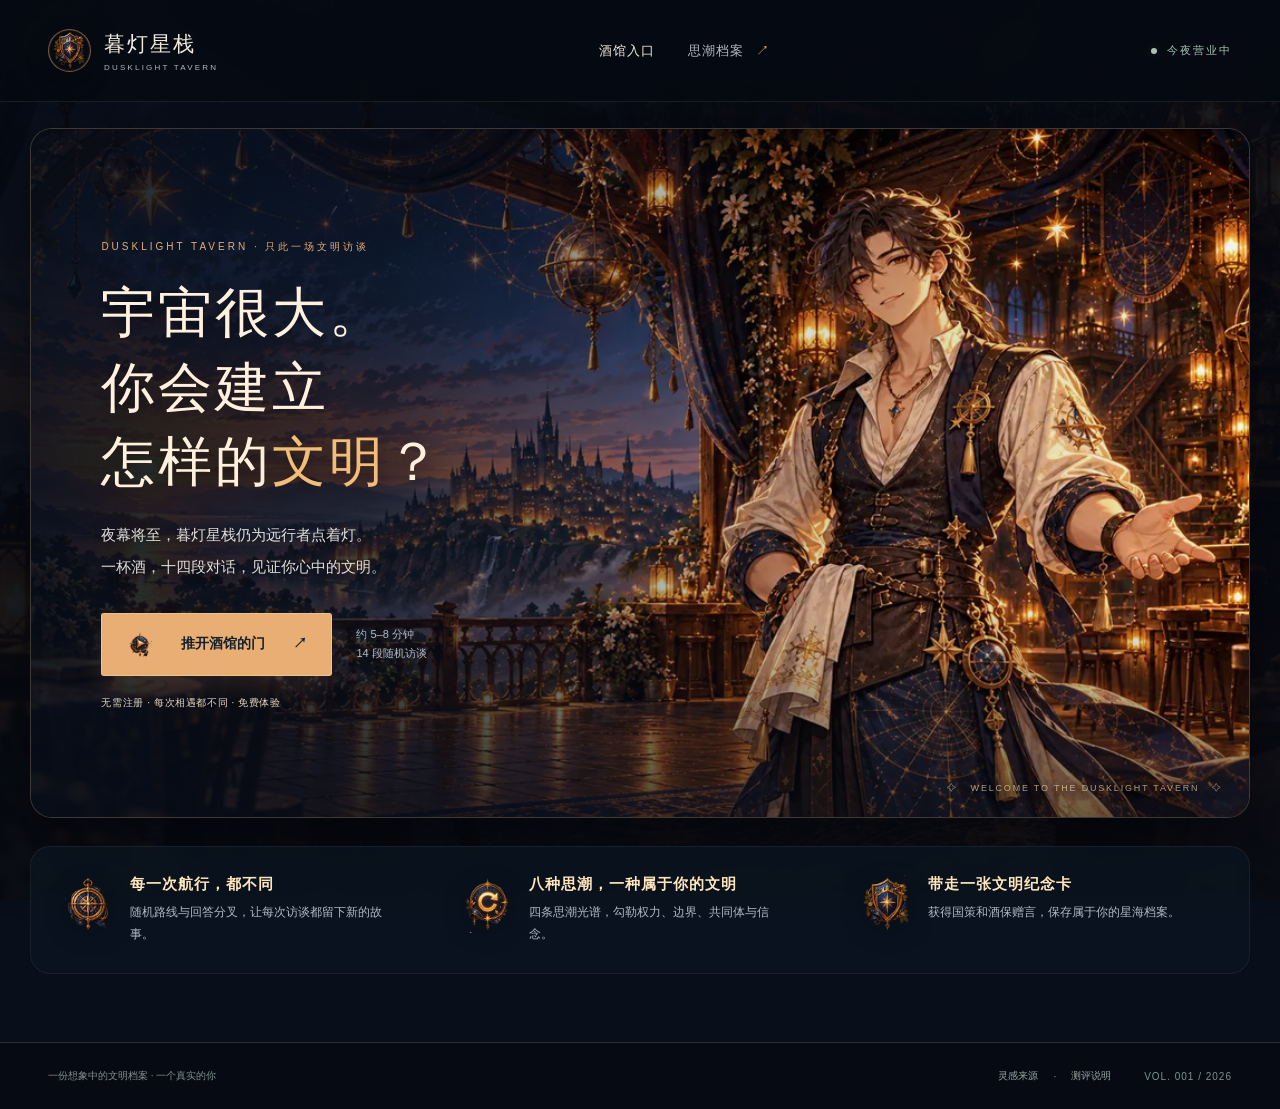
==== commit bc9648bf: "feat: v2.2 responsive immersive tavern visuals and shareable PNG result card" ====
--- a/index.html
+++ b/index.html
@@ -6,7 +6,7 @@
   <meta name="theme-color" content="#111b22">
   <meta name="description" content="推开暮灯星栈酒馆的门。在一场随机访谈里，遇见你心中的文明。原创思潮测试、趣味插曲与 AI 酒保评语。">
   <title>暮灯星栈 · 一杯酒，读懂你的文明</title>
-  <link rel="icon" type="image/svg+xml" href="./assets/result-emblem.svg">
+  <link rel="icon" type="image/png" href="./assets/result-emblem.png">
   <link rel="stylesheet" href="./styles.css">
 </head>
 <body>
--- a/styles.css
+++ b/styles.css
@@ -1 +1,66 @@
-:root{--bg:#111b22;--panel:#18252d;--panel-light:#1e2d35;--cream:#eee5d4;--muted:#a8b3b0;--copper:#d99b68;--sage:#b2c3a1;--line:#ffffff18;--serif:Georgia,'Songti SC','Noto Serif CJK SC','STSong',serif;--sans:Inter,'PingFang SC','Microsoft YaHei',sans-serif;color-scheme:dark;font-family:var(--sans);font-size:15px;color:var(--cream);background:var(--bg)}*{box-sizing:border-box}body{margin:0;background-image:radial-gradient(ellipse at 80% 18%,#263c3c38,transparent 55%),url('./assets/background.svg');background-size:auto,1400px auto;min-height:100vh}button,input,textarea{font:inherit}button,a,input,textarea{-webkit-tap-highlight-color:transparent}button{cursor:pointer}a{color:inherit;text-decoration:none}button{color:inherit}button:disabled{cursor:wait;opacity:.6}button:focus-visible,a:focus-visible,textarea:focus-visible,input:focus-visible{outline:2px solid var(--sage);outline-offset:5px}::selection{background:#b2c3a155}.skip-link{position:fixed;left:20px;top:-100px;background:var(--cream);color:var(--bg);padding:12px;z-index:30}.skip-link:focus{top:20px}.site-header,.site-footer{max-width:1320px;margin:auto;padding:29px 48px;display:flex;align-items:center;justify-content:space-between}.site-header{border-bottom:1px solid var(--line)}.wordmark{display:flex;align-items:center;gap:13px;font-size:21px;letter-spacing:2px}.wordmark small{display:block;font-size:8px;letter-spacing:2.2px;color:var(--muted);margin-top:5px}.brand-mark{border:1px solid #bf956a80;border-radius:50%;font-size:32px;width:43px;height:43px;display:grid;place-items:center;color:var(--copper)}nav{display:flex;gap:33px}.nav-link{background:none;border:0;padding:12px 0;color:var(--muted);font-size:13px;letter-spacing:1px}.nav-link.active{color:var(--cream)}.nav-link span{margin-left:8px;color:var(--copper)}.open-sign{display:flex;gap:10px;align-items:center;font-size:11px;letter-spacing:2px;color:var(--sage)}.open-sign i{width:6px;height:6px;background:var(--sage);border-radius:50%;box-shadow:0 0 10px #b2c3a130}main{max-width:1320px;margin:auto;outline:none}.hero{display:grid;grid-template-columns:1fr 1.08fr;gap:22px;padding:72px 48px 54px;align-items:center}.eyebrow{font-size:10px;letter-spacing:3px;color:var(--copper);font-weight:500}.hero h1{font-family:var(--serif);font-size:clamp(40px,4.5vw,64px);font-weight:500;line-height:1.38;letter-spacing:3px;margin:24px 0}.hero h1 em{font-style:normal;color:var(--sage)}.hero-intro{font-size:14px;color:var(--muted);line-height:2.1;margin:0 0 29px;max-width:375px}.hero-actions{display:flex;align-items:center;gap:24px}.button{border:0;display:inline-flex;align-items:center;justify-content:center;gap:28px;background:var(--copper);color:#14212a;padding:17px 24px;border-radius:3px;font-size:14px;font-weight:600;transition:background .2s,transform .2s}.button:hover{background:#e8b283;transform:translateY(-2px)}.button.secondary{background:transparent;border:1px solid #ffffff26;color:var(--cream);gap:12px}.button.secondary:hover{background:#ffffff08}.hero-actions small{color:var(--muted);font-size:11px;line-height:1.7}.hero-art{position:relative;min-width:0}.hero-art img{width:100%;display:block;filter:drop-shadow(0 15px 50px #0003)}.art-caption{display:flex;justify-content:space-between;align-items:center;color:#81918e;font-size:9px;letter-spacing:2px;padding:10px 36px}.art-caption:before{content:'';width:24px;height:1px;background:var(--copper)}.hero-note{font-size:10px;margin:20px 0 0;color:#7f908e;letter-spacing:.6px}.feature-row{margin:0 48px;padding:28px 0 33px;border-top:1px solid var(--line);display:grid;grid-template-columns:repeat(3,1fr);gap:35px}.feature{display:flex;align-items:flex-start;gap:17px}.feature .feature-number{color:var(--copper);font-size:10px;padding-top:4px;letter-spacing:1px}.feature h2{font-size:14px;font-weight:400;letter-spacing:1px;margin:0 0 8px}.feature p{font-size:11px;color:var(--muted);line-height:1.8;margin:0;max-width:250px}.tiny-label{font-size:9px;color:#81918e;letter-spacing:2px}.site-footer{font-size:10px;color:#81918e;border-top:1px solid var(--line);gap:20px;flex-wrap:wrap;padding-top:22px;padding-bottom:22px}.site-footer>div{display:flex;gap:15px;align-items:center}.site-footer button{border:0;background:none;color:#9aa7a2;font-size:10px;padding:4px 0}.footer-version{margin-left:18px;letter-spacing:1px}.journey{padding:36px 48px 60px;max-width:1080px;margin:auto}.journey-top{display:flex;justify-content:space-between;align-items:center;color:var(--muted);font-size:11px;margin-bottom:18px}.text-button{background:none;border:0;color:var(--muted);padding:7px 0;font-size:12px}.progress{display:flex;gap:6px;margin:0 0 35px}.progress span{height:3px;background:#ffffff16;flex:1}.progress span.done{background:var(--sage)}.progress span.current{background:var(--copper)}.question-layout{display:grid;grid-template-columns:210px 1fr;gap:45px}.story-side{border-right:1px solid var(--line);padding-right:27px}.portrait{width:72px;height:72px;margin:6px 0 18px}.story-side h3{font-family:var(--serif);font-size:20px;font-weight:400;letter-spacing:2px;margin:0 0 6px}.story-side small{font-size:9px;color:var(--copper);letter-spacing:2px}.story-side p{color:var(--muted);font-size:12px;line-height:2;margin-top:25px}.scene-tag{color:var(--sage);font-size:10px;letter-spacing:2px;margin-bottom:14px}.question-panel h1{font-family:var(--serif);font-weight:400;font-size:28px;line-height:1.7;margin:0 0 26px;letter-spacing:1px}.options{display:grid;gap:10px}.option{border:1px solid #ffffff16;background:#17252dcc;border-radius:4px;padding:16px 19px;display:flex;gap:15px;text-align:left;width:100%;transition:background .15s,border .15s}.option:hover{background:#22343d;border-color:#b2c3a166}.option.selected{border-color:var(--sage);background:#b2c3a112}.option-letter{font-size:11px;flex:0 0 25px;height:25px;display:grid;place-items:center;border:1px solid #ffffff20;color:var(--muted);border-radius:50%;margin-top:1px}.selected .option-letter{color:var(--bg);background:var(--sage);border-color:var(--sage)}.option strong{font-size:13px;font-weight:400;line-height:1.8}.option small{display:block;color:#91a29e;font-size:11px;line-height:1.8;margin-top:3px}.optional-note{font-size:11px;color:var(--muted);margin:22px 0 8px}.answer-text{width:100%;resize:vertical;min-height:93px;max-height:250px;background:#0e181ec9;border:1px solid #ffffff20;border-radius:4px;color:var(--cream);line-height:1.9;padding:13px 16px;font-size:13px}.answer-text.large{min-height:170px}.question-actions{display:flex;justify-content:space-between;align-items:center;gap:20px;margin-top:22px}.question-actions small{color:var(--muted);font-size:10px;line-height:1.8}.question-actions .button{padding:13px 22px}.question-error{color:#e9ac8f;font-size:12px;min-height:20px;margin:10px 0 0}.result{padding:50px 48px 60px;max-width:1080px;margin:auto}.result-header{display:flex;gap:28px;align-items:center;margin-bottom:38px}.result-header img{width:108px;height:108px}.result-header h1{font-family:var(--serif);font-size:35px;letter-spacing:2px;font-weight:400;margin:12px 0}.result-header p{font-size:12px;color:var(--muted);line-height:1.9;margin:0}.result-grid{display:grid;grid-template-columns:1fr 1fr;gap:24px}.result-box{border:1px solid var(--line);padding:27px;background:#17252d88;border-radius:5px}.box-heading{display:flex;justify-content:space-between;align-items:center;margin-bottom:27px}.box-heading h2{font-family:var(--serif);font-size:20px;letter-spacing:2px;font-weight:400;margin:0}.axis{margin-bottom:25px}.axis:last-child{margin-bottom:0}.axis-labels{display:flex;justify-content:space-between;font-size:12px;color:var(--muted);margin-bottom:10px}.axis-labels .emphasis{color:var(--cream)}.axis-bar{display:flex;width:100%;height:7px;background:#ffffff10;overflow:hidden;border-radius:1px}.axis-left{background:var(--sage)}.axis-right{background:var(--copper)}.axis-meta{display:flex;justify-content:space-between;font-size:9px;color:#81918e;margin-top:7px}.civic{padding-bottom:20px;margin-bottom:20px;border-bottom:1px solid var(--line);display:flex;gap:16px}.civic:last-child{border-bottom:0;padding-bottom:0;margin-bottom:0}.civic img{width:34px;height:34px;opacity:.8}.civic h3{font-size:14px;font-weight:500;letter-spacing:1px;margin:2px 0 9px}.civic p{font-size:12px;color:var(--muted);line-height:1.9;margin:0}.commentary-box{margin-top:24px}.commentary-box .box-heading{margin-bottom:20px}.source-badge{font-size:9px;letter-spacing:1px;color:var(--sage);padding:6px 9px;border:1px solid #b2c3a133;border-radius:20px}.commentary-text h3{font-family:var(--serif);font-size:22px;font-weight:400;color:var(--cream);margin:10px 0 18px;line-height:1.7}.commentary-text p{color:var(--muted);font-size:13px;line-height:2.1}.commentary-text blockquote{border-left:2px solid var(--copper);padding:6px 18px;margin:22px 0;color:var(--cream);font-family:var(--serif);line-height:1.9;font-size:14px}.ai-controls{border-top:1px solid var(--line);padding-top:19px;margin-top:24px;display:flex;gap:20px;align-items:center;justify-content:space-between;flex-wrap:wrap}.consent{display:flex;align-items:flex-start;gap:9px;font-size:11px;color:var(--muted);line-height:1.9;max-width:460px}.consent input{accent-color:var(--sage);margin-top:4px}.ai-error{color:#e9ac8f;line-height:1.8;font-size:11px;width:100%;margin:0}.ai-controls .button{font-size:12px;padding:13px 20px}.result-bottom{display:flex;justify-content:space-between;align-items:center;gap:20px;flex-wrap:wrap;margin-top:25px}.result-bottom>div{display:flex;gap:12px}.result-bottom .button{font-size:12px;padding:13px 18px}.result-footnote{font-size:10px;line-height:1.9;color:#81918e;max-width:480px;margin:24px 0 0}.archive{padding:55px 48px 70px}.archive h1{font-family:var(--serif);font-size:38px;font-weight:400;margin:18px 0}.archive-intro{color:var(--muted);line-height:2;font-size:13px;max-width:600px}.ethics-grid{display:grid;grid-template-columns:repeat(4,1fr);gap:17px;margin-top:34px}.ethic-card{padding:25px 22px;min-height:205px;border:1px solid var(--line);background:#17252d88;border-radius:4px;text-align:left}.ethic-card:hover{border-color:#b2c3a166}.ethic-card img{width:37px;height:37px}.ethic-card h2{font-family:var(--serif);font-size:22px;font-weight:400;letter-spacing:2px;margin:20px 0 10px}.ethic-card p{font-size:11px;color:var(--muted);line-height:1.9;margin:0}.ethic-card .tiny-label{display:block;margin-top:15px;color:var(--copper)}dialog{background:#19282f;border:1px solid #ffffff26;border-radius:7px;padding:27px 32px;color:var(--cream);max-width:680px;width:calc(100% - 36px);max-height:85vh}dialog::backdrop{background:#071016c9;backdrop-filter:blur(5px)}.dialog-top{display:flex;justify-content:space-between;align-items:center;margin-bottom:14px}.icon-button{border:0;background:transparent;font-size:27px;color:var(--muted);padding:0 5px}dialog h2{font-family:var(--serif);font-weight:400;font-size:28px;line-height:1.6}dialog p,dialog li{color:var(--muted);font-size:12px;line-height:2}dialog a{color:var(--sage);text-decoration:underline;text-underline-offset:4px}.reference-list{list-style:none;padding:0;display:grid;gap:15px}.reference-list a{font-size:13px}.reference-list small{display:block;font-size:11px;line-height:1.9;margin-top:4px}.dialog-actions{display:flex;gap:12px;justify-content:flex-end;margin-top:24px}#toast{position:fixed;bottom:30px;left:50%;transform:translateX(-50%);z-index:20;background:var(--cream);color:var(--bg);padding:12px 20px;border-radius:4px;box-shadow:0 6px 25px #0005;font-size:12px;opacity:0;pointer-events:none;transition:opacity .2s}#toast.show{opacity:1}.fade-in{animation:enter .35s ease-out}@keyframes enter{from{opacity:0;transform:translateY(7px)}to{opacity:1;transform:translateY(0)}}@media(min-width:1500px){.hero{padding-top:90px;padding-bottom:75px}.hero h1{font-size:67px}}@media(max-width:900px){.site-header,.site-footer{padding-left:28px;padding-right:28px}.hero{padding:50px 28px;gap:0}.hero h1{font-size:43px}.hero-art{margin-left:-15px}.art-caption{font-size:7px;padding:5px 18px}.hero-actions{gap:12px}.hero-actions small{max-width:83px}.feature-row{margin:0 28px;gap:20px}.question-layout{grid-template-columns:150px 1fr;gap:28px}.journey,.result,.archive{padding-left:28px;padding-right:28px}.ethics-grid{grid-template-columns:repeat(2,1fr)}.result-grid{gap:15px}.result-box{padding:22px}.question-panel h1{font-size:25px}.open-sign{font-size:9px;letter-spacing:1px}}@media(max-width:620px){.site-header{padding:20px}.wordmark{font-size:17px;gap:9px}.wordmark small{font-size:7px;letter-spacing:1.5px}.brand-mark{width:35px;height:35px;font-size:26px}.open-sign{display:none}nav{gap:19px}.nav-link{font-size:11px;letter-spacing:0}.hero{display:flex;flex-direction:column;padding:43px 24px 25px;align-items:stretch}.hero h1{font-size:43px;line-height:1.35;margin:19px 0;letter-spacing:2px}.hero-intro{font-size:12px;margin-bottom:24px;max-width:100%}.hero-art{margin:25px -8px 0;max-width:480px;align-self:center}.hero-actions .button{font-size:12px;padding:15px 20px}.hero-note{font-size:9px}.feature-row{grid-template-columns:1fr;gap:23px;margin:0 24px;padding:25px 0}.feature p{max-width:none}.feature h2{font-size:13px}.feature .feature-number{width:22px}.site-footer{padding:20px 24px;display:block;line-height:1.8}.site-footer>div{margin-top:12px;gap:13px}.footer-version{margin-left:auto;font-size:8px}.journey,.result,.archive{padding:26px 22px 42px}.progress{gap:4px;margin-bottom:25px}.question-layout{display:block}.story-side{border-right:0;padding:0 0 22px;display:grid;grid-template-columns:45px 1fr;column-gap:12px;align-items:center}.portrait{width:44px;height:44px;margin:0;grid-row:span 2}.story-side h3{font-size:17px;margin:0}.story-side small{font-size:8px}.story-side p{grid-column:1/-1;font-size:11px;margin:15px 0 0;line-height:1.9}.question-panel h1{font-size:23px;margin-bottom:19px}.option{padding:13px 14px;gap:12px}.option strong{font-size:12px}.option small{font-size:10px}.question-actions{gap:10px}.question-actions small{font-size:9px;max-width:170px}.question-actions .button{font-size:12px;padding:13px 18px;gap:15px}.result-header{gap:16px;margin-bottom:25px}.result-header img{width:72px;height:72px}.result-header h1{font-size:25px;letter-spacing:1px;line-height:1.5}.result-header .eyebrow{font-size:8px;letter-spacing:1.5px}.result-header p{font-size:10px}.result-grid{grid-template-columns:1fr}.result-box{padding:22px}.commentary-text h3{font-size:20px}.commentary-text p{font-size:12px}.box-heading{gap:10px}.box-heading h2{font-size:18px}.source-badge{font-size:8px}.ai-controls .button{width:100%}.archive h1{font-size:30px}.ethics-grid{gap:12px}.ethic-card{padding:20px 16px;min-height:215px}.ethic-card h2{font-size:21px}.ethic-card p{font-size:10px}dialog{padding:22px}.dialog-actions .button{font-size:12px;padding:13px 17px}.result-bottom>div{width:100%;display:grid;grid-template-columns:1fr 1fr}.result-bottom>button{width:100%}}@media(prefers-reduced-motion:reduce){*,*:before,*:after{animation:none!important;transition:none!important;scroll-behavior:auto!important}}@media print{body{background:white;color:#17252d}.site-header,.site-footer,.ai-controls,.result-bottom,.result-footnote{display:none}.result{padding:0}.result-box{border:1px solid #ccc;background:none}.result-header p,.commentary-text p,.civic p,.axis-labels,.axis-meta{color:#444}.result-header h1,.box-heading h2,.civic h3,.commentary-text h3{color:#17252d}.axis-bar{print-color-adjust:exact}}
+:root{--bg:#111b22;--panel:#18252d;--panel-light:#1e2d35;--cream:#eee5d4;--muted:#a8b3b0;--copper:#d99b68;--sage:#b2c3a1;--line:#ffffff18;--serif:Georgia,'Songti SC','Noto Serif CJK SC','STSong',serif;--sans:Inter,'PingFang SC','Microsoft YaHei',sans-serif;color-scheme:dark;font-family:var(--sans);font-size:15px;color:var(--cream);background:var(--bg)}*{box-sizing:border-box}body{margin:0;background:#0b1117;background-image:linear-gradient(180deg,rgba(7,11,16,.56),rgba(10,15,22,.9) 45%,rgba(8,12,18,.98) 100%),radial-gradient(circle at 18% 12%,rgba(218,155,104,.14),transparent 23%),radial-gradient(circle at 80% 14%,rgba(85,127,151,.14),transparent 24%),url('./assets/scene-bg.png');background-size:auto,auto,auto,cover;background-position:center top;background-attachment:fixed;min-height:100vh}button,input,textarea{font:inherit}button,a,input,textarea{-webkit-tap-highlight-color:transparent}button{cursor:pointer}a{color:inherit;text-decoration:none}button{color:inherit}button:disabled{cursor:wait;opacity:.6}button:focus-visible,a:focus-visible,textarea:focus-visible,input:focus-visible{outline:2px solid var(--sage);outline-offset:5px}::selection{background:#b2c3a155}.skip-link{position:fixed;left:20px;top:-100px;background:var(--cream);color:var(--bg);padding:12px;z-index:30}.skip-link:focus{top:20px}.site-header,.site-footer{max-width:1320px;margin:auto;padding:29px 48px;display:flex;align-items:center;justify-content:space-between}.site-header{border-bottom:1px solid var(--line)}.wordmark{display:flex;align-items:center;gap:13px;font-size:21px;letter-spacing:2px}.wordmark small{display:block;font-size:8px;letter-spacing:2.2px;color:var(--muted);margin-top:5px}.brand-mark{border:1px solid #bf956a80;border-radius:50%;font-size:32px;width:43px;height:43px;display:grid;place-items:center;color:var(--copper)}nav{display:flex;gap:33px}.nav-link{background:none;border:0;padding:12px 0;color:var(--muted);font-size:13px;letter-spacing:1px}.nav-link.active{color:var(--cream)}.nav-link span{margin-left:8px;color:var(--copper)}.open-sign{display:flex;gap:10px;align-items:center;font-size:11px;letter-spacing:2px;color:var(--sage)}.open-sign i{width:6px;height:6px;background:var(--sage);border-radius:50%;box-shadow:0 0 10px #b2c3a130}main{max-width:1320px;margin:auto;outline:none}.hero{display:grid;grid-template-columns:1fr 1.08fr;gap:22px;padding:72px 48px 54px;align-items:center}.eyebrow{font-size:10px;letter-spacing:3px;color:var(--copper);font-weight:500}.hero h1{font-family:var(--serif);font-size:clamp(40px,4.5vw,64px);font-weight:500;line-height:1.38;letter-spacing:3px;margin:24px 0}.hero h1 em{font-style:normal;color:var(--sage)}.hero-intro{font-size:14px;color:var(--muted);line-height:2.1;margin:0 0 29px;max-width:375px}.hero-actions{display:flex;align-items:center;gap:24px}.button{border:0;display:inline-flex;align-items:center;justify-content:center;gap:28px;background:var(--copper);color:#14212a;padding:17px 24px;border-radius:3px;font-size:14px;font-weight:600;transition:background .2s,transform .2s}.button:hover{background:#e8b283;transform:translateY(-2px)}.button.secondary{background:transparent;border:1px solid #ffffff26;color:var(--cream);gap:12px}.button.secondary:hover{background:#ffffff08}.hero-actions small{color:var(--muted);font-size:11px;line-height:1.7}.hero-art{position:relative;min-width:0}.hero-art img{width:100%;display:block;filter:drop-shadow(0 15px 50px #0003)}.art-caption{display:flex;justify-content:space-between;align-items:center;color:#81918e;font-size:9px;letter-spacing:2px;padding:10px 36px}.art-caption:before{content:'';width:24px;height:1px;background:var(--copper)}.hero-note{font-size:10px;margin:20px 0 0;color:#7f908e;letter-spacing:.6px}.feature-row{margin:0 48px;padding:28px 0 33px;border-top:1px solid var(--line);display:grid;grid-template-columns:repeat(3,1fr);gap:35px}.feature{display:flex;align-items:flex-start;gap:17px}.feature .feature-number{color:var(--copper);font-size:10px;padding-top:4px;letter-spacing:1px}.feature h2{font-size:14px;font-weight:400;letter-spacing:1px;margin:0 0 8px}.feature p{font-size:11px;color:var(--muted);line-height:1.8;margin:0;max-width:250px}.tiny-label{font-size:9px;color:#81918e;letter-spacing:2px}.site-footer{font-size:10px;color:#81918e;border-top:1px solid var(--line);gap:20px;flex-wrap:wrap;padding-top:22px;padding-bottom:22px}.site-footer>div{display:flex;gap:15px;align-items:center}.site-footer button{border:0;background:none;color:#9aa7a2;font-size:10px;padding:4px 0}.footer-version{margin-left:18px;letter-spacing:1px}.journey{padding:36px 48px 60px;max-width:1080px;margin:auto}.journey-top{display:flex;justify-content:space-between;align-items:center;color:var(--muted);font-size:11px;margin-bottom:18px}.text-button{background:none;border:0;color:var(--muted);padding:7px 0;font-size:12px}.progress{display:flex;gap:6px;margin:0 0 35px}.progress span{height:3px;background:#ffffff16;flex:1}.progress span.done{background:var(--sage)}.progress span.current{background:var(--copper)}.question-layout{display:grid;grid-template-columns:210px 1fr;gap:45px}.story-side{border-right:1px solid var(--line);padding-right:27px}.portrait{width:72px;height:72px;margin:6px 0 18px}.story-side h3{font-family:var(--serif);font-size:20px;font-weight:400;letter-spacing:2px;margin:0 0 6px}.story-side small{font-size:9px;color:var(--copper);letter-spacing:2px}.story-side p{color:var(--muted);font-size:12px;line-height:2;margin-top:25px}.scene-tag{color:var(--sage);font-size:10px;letter-spacing:2px;margin-bottom:14px}.question-panel h1{font-family:var(--serif);font-weight:400;font-size:28px;line-height:1.7;margin:0 0 26px;letter-spacing:1px}.options{display:grid;gap:10px}.option{border:1px solid #ffffff16;background:#17252dcc;border-radius:4px;padding:16px 19px;display:flex;gap:15px;text-align:left;width:100%;transition:background .15s,border .15s}.option:hover{background:#22343d;border-color:#b2c3a166}.option.selected{border-color:var(--sage);background:#b2c3a112}.option-letter{font-size:11px;flex:0 0 25px;height:25px;display:grid;place-items:center;border:1px solid #ffffff20;color:var(--muted);border-radius:50%;margin-top:1px}.selected .option-letter{color:var(--bg);background:var(--sage);border-color:var(--sage)}.option strong{font-size:13px;font-weight:400;line-height:1.8}.option small{display:block;color:#91a29e;font-size:11px;line-height:1.8;margin-top:3px}.optional-note{font-size:11px;color:var(--muted);margin:22px 0 8px}.answer-text{width:100%;resize:vertical;min-height:93px;max-height:250px;background:#0e181ec9;border:1px solid #ffffff20;border-radius:4px;color:var(--cream);line-height:1.9;padding:13px 16px;font-size:13px}.answer-text.large{min-height:170px}.question-actions{display:flex;justify-content:space-between;align-items:center;gap:20px;margin-top:22px}.question-actions small{color:var(--muted);font-size:10px;line-height:1.8}.question-actions .button{padding:13px 22px}.question-error{color:#e9ac8f;font-size:12px;min-height:20px;margin:10px 0 0}.result{padding:50px 48px 60px;max-width:1080px;margin:auto}.result-header{display:flex;gap:28px;align-items:center;margin-bottom:38px}.result-header img{width:108px;height:108px}.result-header h1{font-family:var(--serif);font-size:35px;letter-spacing:2px;font-weight:400;margin:12px 0}.result-header p{font-size:12px;color:var(--muted);line-height:1.9;margin:0}.result-grid{display:grid;grid-template-columns:1fr 1fr;gap:24px}.result-box{border:1px solid var(--line);padding:27px;background:#17252d88;border-radius:5px}.box-heading{display:flex;justify-content:space-between;align-items:center;margin-bottom:27px}.box-heading h2{font-family:var(--serif);font-size:20px;letter-spacing:2px;font-weight:400;margin:0}.axis{margin-bottom:25px}.axis:last-child{margin-bottom:0}.axis-labels{display:flex;justify-content:space-between;font-size:12px;color:var(--muted);margin-bottom:10px}.axis-labels .emphasis{color:var(--cream)}.axis-bar{display:flex;width:100%;height:7px;background:#ffffff10;overflow:hidden;border-radius:1px}.axis-left{background:var(--sage)}.axis-right{background:var(--copper)}.axis-meta{display:flex;justify-content:space-between;font-size:9px;color:#81918e;margin-top:7px}.civic{padding-bottom:20px;margin-bottom:20px;border-bottom:1px solid var(--line);display:flex;gap:16px}.civic:last-child{border-bottom:0;padding-bottom:0;margin-bottom:0}.civic img{width:34px;height:34px;opacity:.8}.civic h3{font-size:14px;font-weight:500;letter-spacing:1px;margin:2px 0 9px}.civic p{font-size:12px;color:var(--muted);line-height:1.9;margin:0}.commentary-box{margin-top:24px}.commentary-box .box-heading{margin-bottom:20px}.source-badge{font-size:9px;letter-spacing:1px;color:var(--sage);padding:6px 9px;border:1px solid #b2c3a133;border-radius:20px}.commentary-text h3{font-family:var(--serif);font-size:22px;font-weight:400;color:var(--cream);margin:10px 0 18px;line-height:1.7}.commentary-text p{color:var(--muted);font-size:13px;line-height:2.1}.commentary-text blockquote{border-left:2px solid var(--copper);padding:6px 18px;margin:22px 0;color:var(--cream);font-family:var(--serif);line-height:1.9;font-size:14px}.ai-controls{border-top:1px solid var(--line);padding-top:19px;margin-top:24px;display:flex;gap:20px;align-items:center;justify-content:space-between;flex-wrap:wrap}.consent{display:flex;align-items:flex-start;gap:9px;font-size:11px;color:var(--muted);line-height:1.9;max-width:460px}.consent input{accent-color:var(--sage);margin-top:4px}.ai-error{color:#e9ac8f;line-height:1.8;font-size:11px;width:100%;margin:0}.ai-controls .button{font-size:12px;padding:13px 20px}.result-bottom{display:flex;justify-content:space-between;align-items:center;gap:20px;flex-wrap:wrap;margin-top:25px}.result-bottom>div{display:flex;gap:12px}.result-bottom .button{font-size:12px;padding:13px 18px}.result-footnote{font-size:10px;line-height:1.9;color:#81918e;max-width:480px;margin:24px 0 0}.archive{padding:55px 48px 70px}.archive h1{font-family:var(--serif);font-size:38px;font-weight:400;margin:18px 0}.archive-intro{color:var(--muted);line-height:2;font-size:13px;max-width:600px}.ethics-grid{display:grid;grid-template-columns:repeat(4,1fr);gap:17px;margin-top:34px}.ethic-card{padding:25px 22px;min-height:205px;border:1px solid var(--line);background:#17252d88;border-radius:4px;text-align:left}.ethic-card:hover{border-color:#b2c3a166}.ethic-card img{width:37px;height:37px}.ethic-card h2{font-family:var(--serif);font-size:22px;font-weight:400;letter-spacing:2px;margin:20px 0 10px}.ethic-card p{font-size:11px;color:var(--muted);line-height:1.9;margin:0}.ethic-card .tiny-label{display:block;margin-top:15px;color:var(--copper)}dialog{background:#19282f;border:1px solid #ffffff26;border-radius:7px;padding:27px 32px;color:var(--cream);max-width:680px;width:calc(100% - 36px);max-height:85vh}dialog::backdrop{background:#071016c9;backdrop-filter:blur(5px)}.dialog-top{display:flex;justify-content:space-between;align-items:center;margin-bottom:14px}.icon-button{border:0;background:transparent;font-size:27px;color:var(--muted);padding:0 5px}dialog h2{font-family:var(--serif);font-weight:400;font-size:28px;line-height:1.6}dialog p,dialog li{color:var(--muted);font-size:12px;line-height:2}dialog a{color:var(--sage);text-decoration:underline;text-underline-offset:4px}.reference-list{list-style:none;padding:0;display:grid;gap:15px}.reference-list a{font-size:13px}.reference-list small{display:block;font-size:11px;line-height:1.9;margin-top:4px}.dialog-actions{display:flex;gap:12px;justify-content:flex-end;margin-top:24px}#toast{position:fixed;bottom:30px;left:50%;transform:translateX(-50%);z-index:20;background:var(--cream);color:var(--bg);padding:12px 20px;border-radius:4px;box-shadow:0 6px 25px #0005;font-size:12px;opacity:0;pointer-events:none;transition:opacity .2s}#toast.show{opacity:1}.fade-in{animation:enter .35s ease-out}@keyframes enter{from{opacity:0;transform:translateY(7px)}to{opacity:1;transform:translateY(0)}}@media(min-width:1500px){.hero{padding-top:90px;padding-bottom:75px}.hero h1{font-size:67px}}@media(max-width:900px){.site-header,.site-footer{padding-left:28px;padding-right:28px}.hero{padding:50px 28px;gap:0}.hero h1{font-size:43px}.hero-art{margin-left:-15px}.art-caption{font-size:7px;padding:5px 18px}.hero-actions{gap:12px}.hero-actions small{max-width:83px}.feature-row{margin:0 28px;gap:20px}.question-layout{grid-template-columns:150px 1fr;gap:28px}.journey,.result,.archive{padding-left:28px;padding-right:28px}.ethics-grid{grid-template-columns:repeat(2,1fr)}.result-grid{gap:15px}.result-box{padding:22px}.question-panel h1{font-size:25px}.open-sign{font-size:9px;letter-spacing:1px}}@media(max-width:620px){.site-header{padding:20px}.wordmark{font-size:17px;gap:9px}.wordmark small{font-size:7px;letter-spacing:1.5px}.brand-mark{width:35px;height:35px;font-size:26px}.open-sign{display:none}nav{gap:19px}.nav-link{font-size:11px;letter-spacing:0}.hero{display:flex;flex-direction:column;padding:43px 24px 25px;align-items:stretch}.hero h1{font-size:43px;line-height:1.35;margin:19px 0;letter-spacing:2px}.hero-intro{font-size:12px;margin-bottom:24px;max-width:100%}.hero-art{margin:25px -8px 0;max-width:480px;align-self:center}.hero-actions .button{font-size:12px;padding:15px 20px}.hero-note{font-size:9px}.feature-row{grid-template-columns:1fr;gap:23px;margin:0 24px;padding:25px 0}.feature p{max-width:none}.feature h2{font-size:13px}.feature .feature-number{width:22px}.site-footer{padding:20px 24px;display:block;line-height:1.8}.site-footer>div{margin-top:12px;gap:13px}.footer-version{margin-left:auto;font-size:8px}.journey,.result,.archive{padding:26px 22px 42px}.progress{gap:4px;margin-bottom:25px}.question-layout{display:block}.story-side{border-right:0;padding:0 0 22px;display:grid;grid-template-columns:45px 1fr;column-gap:12px;align-items:center}.portrait{width:44px;height:44px;margin:0;grid-row:span 2}.story-side h3{font-size:17px;margin:0}.story-side small{font-size:8px}.story-side p{grid-column:1/-1;font-size:11px;margin:15px 0 0;line-height:1.9}.question-panel h1{font-size:23px;margin-bottom:19px}.option{padding:13px 14px;gap:12px}.option strong{font-size:12px}.option small{font-size:10px}.question-actions{gap:10px}.question-actions small{font-size:9px;max-width:170px}.question-actions .button{font-size:12px;padding:13px 18px;gap:15px}.result-header{gap:16px;margin-bottom:25px}.result-header img{width:72px;height:72px}.result-header h1{font-size:25px;letter-spacing:1px;line-height:1.5}.result-header .eyebrow{font-size:8px;letter-spacing:1.5px}.result-header p{font-size:10px}.result-grid{grid-template-columns:1fr}.result-box{padding:22px}.commentary-text h3{font-size:20px}.commentary-text p{font-size:12px}.box-heading{gap:10px}.box-heading h2{font-size:18px}.source-badge{font-size:8px}.ai-controls .button{width:100%}.archive h1{font-size:30px}.ethics-grid{gap:12px}.ethic-card{padding:20px 16px;min-height:215px}.ethic-card h2{font-size:21px}.ethic-card p{font-size:10px}dialog{padding:22px}.dialog-actions .button{font-size:12px;padding:13px 17px}.result-bottom>div{width:100%;display:grid;grid-template-columns:1fr 1fr}.result-bottom>button{width:100%}}@media(prefers-reduced-motion:reduce){*,*:before,*:after{animation:none!important;transition:none!important;scroll-behavior:auto!important}}@media print{body{background:white;color:#17252d}.site-header,.site-footer,.ai-controls,.result-bottom,.result-footnote{display:none}.result{padding:0}.result-box{border:1px solid #ccc;background:none}.result-header p,.commentary-text p,.civic p,.axis-labels,.axis-meta{color:#444}.result-header h1,.box-heading h2,.civic h3,.commentary-text h3{color:#17252d}.axis-bar{print-color-adjust:exact}}
+
+
+/* === v2 asset fill & visual validation === */
+.site-header,.site-footer{backdrop-filter:blur(10px);background:linear-gradient(180deg,rgba(13,20,28,.55),rgba(13,20,28,.28));}
+.site-header{position:sticky;top:0;z-index:12;border-bottom:1px solid rgba(255,255,255,.08);}
+main{padding-bottom:22px}
+.brand-mark{position:relative;overflow:hidden;color:transparent;background:url('./assets/result-emblem.webp') center/88% no-repeat;border-color:rgba(217,155,104,.55);box-shadow:0 0 0 1px rgba(255,255,255,.06) inset,0 8px 24px rgba(0,0,0,.22)}
+.hero{align-items:center;min-height:calc(100vh - 170px);}
+.hero-copy{position:relative;z-index:1}
+.hero h1{text-shadow:0 10px 25px rgba(0,0,0,.26)}
+.hero-intro,.hero-note{max-width:430px}
+.hero-art{padding:14px;border:1px solid rgba(255,255,255,.08);border-radius:24px;background:linear-gradient(180deg,rgba(15,24,34,.78),rgba(15,24,34,.4));box-shadow:0 22px 60px rgba(0,0,0,.28), inset 0 1px 0 rgba(255,255,255,.04)}
+.hero-art img{border-radius:18px;border:1px solid rgba(255,255,255,.06)}
+.feature-row,.result-box,.ethic-card,dialog,.option,.archive-panel,.story-side,.question-panel,.archive .panel,.result-header,.journey-top{backdrop-filter:blur(7px)}
+.feature-row{background:linear-gradient(180deg,rgba(15,23,31,.44),rgba(15,23,31,.18));padding-left:24px;padding-right:24px;border-radius:20px;border-top:1px solid rgba(255,255,255,.09);border:1px solid rgba(255,255,255,.06)}
+.story-side{background:linear-gradient(180deg,rgba(14,22,29,.5),rgba(14,22,29,.18));border:1px solid rgba(255,255,255,.06);border-radius:18px;padding:24px 22px}
+.question-panel{background:linear-gradient(180deg,rgba(19,31,40,.72),rgba(19,31,40,.38));border:1px solid rgba(255,255,255,.06);border-radius:22px;padding:28px}
+.option{background:rgba(13,21,28,.72)}
+.result-box{background:linear-gradient(180deg,rgba(18,28,36,.8),rgba(18,28,36,.54));box-shadow:0 10px 30px rgba(0,0,0,.16)}
+.portrait{width:92px;height:96px;object-fit:contain;filter:drop-shadow(0 8px 18px rgba(0,0,0,.28));background:radial-gradient(circle at 50% 25%,rgba(255,226,192,.14),transparent 55%)}
+.result-header img{width:116px;height:116px;object-fit:contain;filter:drop-shadow(0 8px 18px rgba(0,0,0,.22))}
+.civic img{width:42px;height:42px;object-fit:contain;filter:drop-shadow(0 6px 10px rgba(0,0,0,.24))}
+.button{box-shadow:0 10px 24px rgba(217,155,104,.14)}
+.button.secondary{background:rgba(255,255,255,.03)}
+@media(max-width:620px){
+  body{background-attachment:scroll;background-position:center top}
+  .site-header{position:static}
+  .hero{min-height:auto}
+  .hero-art{padding:10px;border-radius:18px}
+  .hero-art img{border-radius:14px}
+  .story-side{display:grid;grid-template-columns:60px 1fr;column-gap:14px;align-items:center;padding:16px}
+  .portrait{width:60px;height:78px;margin:0;grid-row:span 2}
+  .story-side p{grid-column:1/-1}
+  .question-panel{padding:18px;border-radius:18px}
+  .feature-row{padding-left:18px;padding-right:18px;border-radius:16px}
+}
+
+/* v2.2 Art Direction: immersive, fast, responsive */
+:root{--bg:#080e1a;--panel:#101a2b;--panel-light:#17253a;--cream:#f1eadd;--muted:#b0b9c4;--copper:#e9ae73;--sage:#a9c3b5;--line:rgba(244,225,189,.16)}
+body{background-color:#080e1a;background-image:linear-gradient(180deg,rgba(6,10,20,.91),rgba(6,10,19,.91) 100%),url('./assets/scene-v22.webp');background-size:cover;background-repeat:no-repeat;background-position:center top;background-attachment:fixed}
+main{max-width:1440px}
+.site-header,.site-footer{max-width:1440px;background:rgba(6,10,17,.66);backdrop-filter:blur(12px)}
+.site-header{position:relative;z-index:2}
+.hero.hero-v22{position:relative;display:flex;align-items:center;margin:26px 30px 0;padding:0;min-height:min(690px,calc(100svh - 125px));overflow:hidden;border-radius:22px;border:1px solid rgba(237,190,120,.22);background:#0c1321;box-shadow:0 20px 75px #0008}
+.hero-v22-visual{position:absolute;inset:0;background-image:linear-gradient(90deg,rgba(6,12,24,.92) 0%,rgba(6,12,24,.72) 29%,rgba(6,12,24,.15) 61%,rgba(6,12,24,.04) 100%),linear-gradient(0deg,rgba(6,11,20,.56) 0%, transparent 30%),url('./assets/hero-v22.webp');background-size:cover;background-position:center center;filter:saturate(.96)}
+.hero-v22 .hero-copy{position:relative;width:58%;max-width:760px;padding:60px clamp(28px,5.5vw,82px);display:flex;align-items:center;min-height:585px;z-index:1}
+.hero-content{max-width:560px}
+.hero-v22 .hero-copy h1{font-size:clamp(38px,4.2vw,64px);margin:22px 0 20px;color:#fff1de;text-shadow:0 4px 24px rgba(0,0,0,.65)}
+.hero-v22 .hero-copy h1 em{color:#f2bd79}
+.hero-v22 .hero-intro{color:#e1dedb;font-size:15px;line-height:2.15;text-shadow:0 2px 12px #000a;max-width:530px}
+.hero-v22 .hero-note{color:#e3d6c3}
+.hero-v22 .button{border:1px solid rgba(255,231,185,.35)}
+.button-icon{width:27px;height:27px;object-fit:contain;vertical-align:middle;flex-shrink:0;pointer-events:none}
+.hero-scroll-note{position:absolute;bottom:24px;right:26px;font-size:9px;letter-spacing:1.8px;color:#f8dfb2aa;z-index:1;text-shadow:0 2px 10px #000}
+.feature-row{margin:28px 30px 46px;border:1px solid rgba(255,255,255,.06);border-radius:20px;padding:28px;backdrop-filter:blur(8px);background:rgba(11,20,32,.80)}
+.feature{gap:13px}.feature-icon{width:58px;height:58px;object-fit:contain;flex-shrink:0;filter:drop-shadow(0 5px 12px #0004)}.feature h2{font-size:15px;color:#ffe5bc;font-weight:600}.feature p{font-size:12px;max-width:260px}
+.journey{max-width:1180px}.journey .story-side{background:rgba(12,20,33,.75);border:1px solid rgba(255,255,255,.08);border-radius:18px;padding:20px}.journey .question-panel{background:rgba(11,19,32,.86);border:1px solid rgba(255,255,255,.09);border-radius:19px;padding:34px}.option{background:rgba(14,27,43,.88);border-color:#edd5a329}.option:hover{border-color:#edbb78ad;background:#273249}.option.selected{border-color:#edbb78;background:#362d27aa}.result-box{background:rgba(12,21,35,.88);border:1px solid rgba(255,255,255,.1)}
+.result-v22-hero{display:grid;grid-template-columns:minmax(250px,350px) 1fr;gap:38px;align-items:center;margin:0 0 35px;padding:0 4px 15px}.result-visual{position:relative;aspect-ratio:1122/1402;width:100%;background:url('./assets/result-card-v22.webp') center/100% 100% no-repeat;box-shadow:0 14px 52px #0009;border-radius:12px;text-align:center;font-family:var(--serif)}
+.result-visual-title{position:absolute;left:16%;right:16%;top:42%;height:11%;display:grid;place-items:center;font-weight:700;font-size:clamp(14px,2.1vw,25px);color:#fff1c2;text-shadow:0 2px 6px #000;line-height:1.3}
+.result-visual-slot{position:absolute;left:25%;width:66%;height:8%;display:grid;place-items:center;font-size:clamp(11px,1.3vw,16px);color:#f8e8cc;text-shadow:0 2px 5px #0009}.result-visual-slot.slot-one{top:56%}.result-visual-slot.slot-two{top:67%}.result-visual-slot.slot-three{top:78%;font-size:clamp(9px,.9vw,11px);letter-spacing:1px;color:#caa66a}
+.result-v22-intro{max-width:460px}.result-v22-intro h2{font-family:var(--serif);font-size:clamp(29px,3vw,42px);font-weight:400;line-height:1.5}.result-v22-intro p{color:var(--muted);font-size:14px;line-height:2.1}.result-v22-intro .button{margin-top:13px;gap:8px}
+.result-header{background:transparent;border:0;backdrop-filter:none}
+@media(max-width:920px){.hero.hero-v22{margin:20px 18px 0}.hero-v22 .hero-copy{width:64%;padding:48px 28px}.hero-v22 .hero-copy h1{font-size:clamp(36px,5.2vw,52px)}.feature-row{margin:20px 18px 36px}.feature-icon{width:45px;height:45px}.result-v22-hero{grid-template-columns:230px 1fr;gap:23px}}
+@media(max-width:620px){body{background-attachment:scroll}.site-header{position:relative}.hero.hero-v22{min-height:auto;margin:12px 12px 0;padding:0;border-radius:17px;display:flex;flex-direction:column;overflow:hidden}.hero-v22-visual{position:relative;order:0;inset:auto;width:100%;height:250px;background-image:linear-gradient(0deg,rgba(6,12,24,.73),transparent 44%),url('./assets/hero-v22.webp');background-size:cover;background-position:76% center;filter:none}.hero-v22 .hero-copy{order:1;min-height:0;width:100%;max-width:none;padding:24px 20px 28px;background:linear-gradient(180deg,#111a2c,#0c1424);display:block}.hero-v22 .hero-copy h1{font-size:clamp(34px,9vw,42px);line-height:1.33;margin:16px 0}.hero-v22 .hero-intro{font-size:12px;margin:0 0 18px}.hero-v22 .hero-actions{gap:11px}.hero-v22 .hero-actions small{font-size:10px;max-width:none}.hero-v22 .hero-actions .button{gap:5px;padding:13px 11px;font-size:12px}.hero-v22 .hero-note{font-size:10px}.hero-scroll-note{display:none}.feature-row{margin:14px 12px 28px;padding:21px 17px;gap:18px;grid-template-columns:1fr}.feature-icon{width:46px;height:46px}.feature h2{font-size:13px}.feature p{font-size:11px}.journey{padding:15px 12px 40px}.journey .story-side{padding:14px}.journey .question-panel{padding:20px 16px;margin-top:14px}.result{padding:20px 13px 40px}.result-v22-hero{grid-template-columns:1fr;gap:19px}.result-visual{max-width:270px;margin:auto}.result-v22-intro{text-align:center;max-width:370px;margin:auto}.result-v22-intro h2{font-size:28px;margin:10px 0}.result-v22-intro p{font-size:12px}.result-v22-intro .button{margin-top:6px}.result-header{margin-bottom:22px}.result-visual-title{font-size:17px}.result-visual-slot{font-size:13px}.result-visual-slot.slot-three{font-size:9px}}
+@media(prefers-reduced-motion:reduce){.hero-v22-visual{transition:none}}
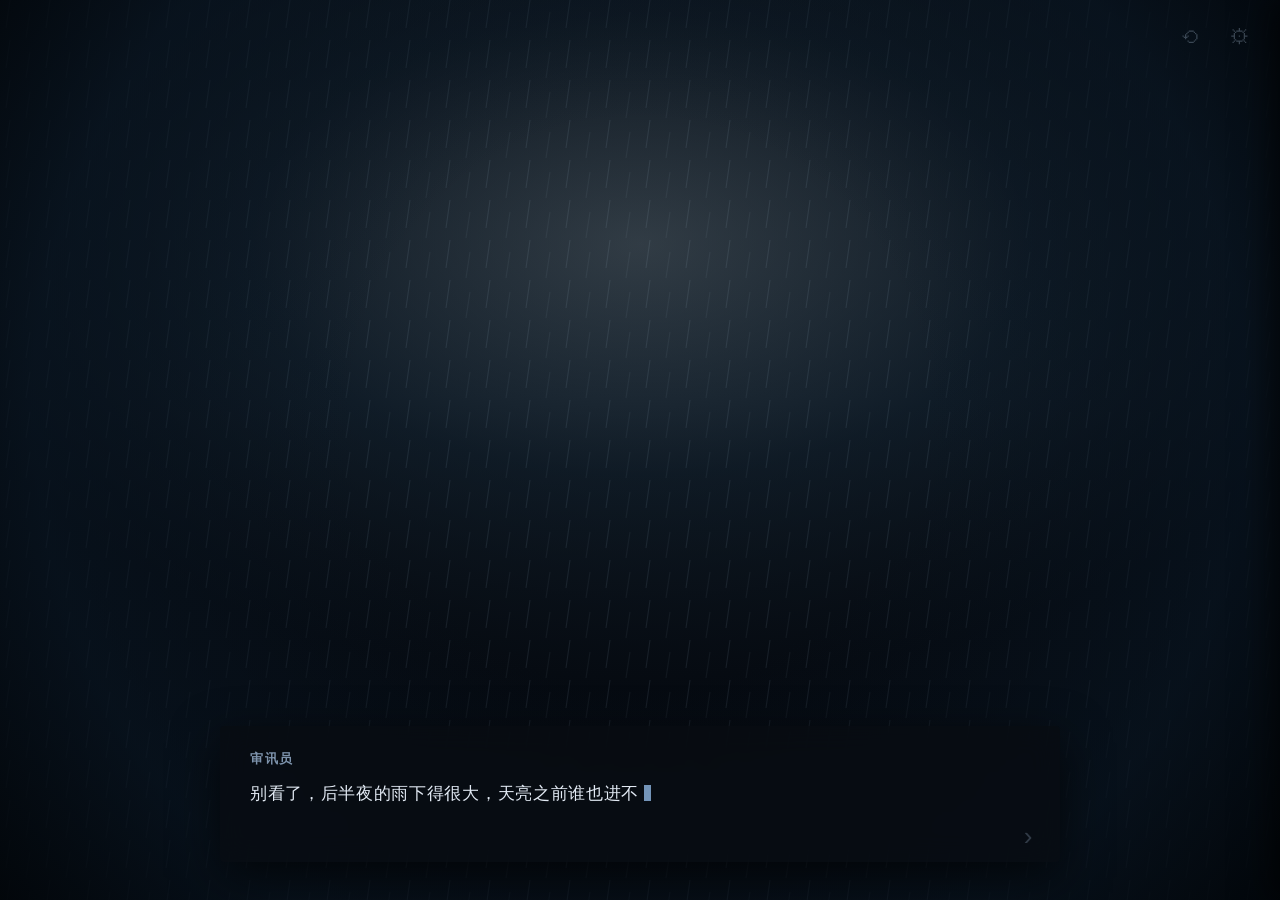
==== commit c731423a: "Replace homepage with 《再说一遍》 vertical slice (draft retired per owner)" ====
--- a/index.html
+++ b/index.html
@@ -1,25 +1,2160 @@
-<!doctype html>
+<!DOCTYPE html>
 <html lang="zh-CN">
 <head>
   <meta charset="UTF-8">
-  <meta name="viewport" content="width=device-width, initial-scale=1.0">
-  <meta name="theme-color" content="#111b22">
-  <meta name="description" content="推开暮灯星栈酒馆的门。在一场随机访谈里，遇见你心中的文明。原创思潮测试、趣味插曲与 AI 酒保评语。">
-  <title>暮灯星栈 · 一杯酒，读懂你的文明</title>
-  <link rel="icon" type="image/png" href="./assets/result-emblem.png">
-  <link rel="stylesheet" href="./styles.css">
+  <meta name="viewport" content="width=device-width, initial-scale=1.0, maximum-scale=1.0, user-scalable=no">
+  <title>再说一遍</title>
+  <style>
+    /* ==========================================================================
+       0. 基础重置与黑色电影质感主题
+       ========================================================================== */
+    *, *::before, *::after {
+      box-sizing: border-box;
+      margin: 0;
+      padding: 0;
+      user-select: none;
+      -webkit-user-select: none;
+    }
+
+    html, body {
+      width: 100%;
+      height: 100%;
+      overflow: hidden;
+      background-color: #05070a;
+      color: #d1d9e6;
+      font-family: -apple-system, BlinkMacSystemFont, "Segoe UI", "PingFang SC", "Hiragino Sans GB", "Microsoft YaHei", "Noto Serif SC", serif;
+      -webkit-font-smoothing: antialiased;
+    }
+
+    /* ==========================================================================
+       1. 舞台与全幅背景层 (零外部图片文件，纯 CSS 与内联 SVG)
+       ========================================================================== */
+    #stage {
+      position: relative;
+      width: 100vw;
+      height: 100vh;
+      overflow: hidden;
+      background: #040608;
+      perspective: 1000px;
+    }
+
+    #bg-layer {
+      position: absolute;
+      top: -2%;
+      left: -2%;
+      width: 104%;
+      height: 104%;
+      transition: background 1.2s cubic-bezier(0.16, 1, 0.3, 1), filter 0.8s ease;
+      z-index: 1;
+    }
+
+    /* 背景：深夜审讯室 (interrogation_room_night) - 顶部冷白锥形光、下沉桌影、水泥幽暗 */
+    .bg-interrogation_room_night {
+      background:
+        radial-gradient(ellipse 65% 55% at 50% 28%, rgba(200, 222, 235, 0.22) 0%, rgba(30, 48, 64, 0.35) 45%, rgba(6, 11, 18, 0.95) 85%),
+        linear-gradient(180deg, #050a10 0%, #08111a 45%, #03060a 75%, #010204 100%);
+    }
+
+    /* 背景：雨夜街道 (street_rain_night) - 深蓝柏油路面反光与微弱暖色霓虹晕染 */
+    .bg-street_rain_night {
+      background:
+        radial-gradient(circle at 20% 70%, rgba(220, 80, 50, 0.15) 0%, transparent 40%),
+        radial-gradient(circle at 80% 40%, rgba(60, 160, 220, 0.2) 0%, transparent 50%),
+        linear-gradient(180deg, #040810 0%, #091424 50%, #03080e 100%);
+    }
+
+    /* 背景：电话/通讯界面 (phone_ui) - 幽暗冷绿微光与单色黑屏 */
+    .bg-phone_ui {
+      background:
+        radial-gradient(circle at 50% 50%, rgba(30, 80, 60, 0.25) 0%, rgba(4, 16, 12, 0.9) 70%),
+        linear-gradient(180deg, #010604 0%, #020d08 100%);
+    }
+
+    /* 背景：昏暗室内 (room_dim) - 斜角琥珀色微弱百叶窗投影与重阴影 */
+    .bg-room_dim {
+      background:
+        radial-gradient(ellipse at 75% 30%, rgba(180, 110, 40, 0.18) 0%, transparent 60%),
+        linear-gradient(135deg, #0d0905 0%, #150f08 50%, #060402 100%);
+    }
+
+    /* 氛围粒子/雨丝内联 SVG 遮罩层 */
+    #atmosphere-layer {
+      position: absolute;
+      inset: 0;
+      pointer-events: none;
+      z-index: 2;
+      opacity: 0.35;
+      mix-blend-mode: screen;
+    }
+
+    /* ==========================================================================
+       2. 特效层 (FX: Vignette, Shake, Grain)
+       ========================================================================== */
+    #fx-vignette {
+      position: absolute;
+      inset: 0;
+      pointer-events: none;
+      z-index: 3;
+      transition: background 0.8s ease, opacity 0.8s ease;
+    }
+
+    .vignette-cold {
+      background: radial-gradient(circle at 50% 45%, rgba(0, 0, 0, 0) 35%, rgba(8, 20, 32, 0.65) 75%, rgba(2, 6, 10, 0.95) 100%);
+      opacity: 1;
+    }
+
+    .vignette-warm {
+      background: radial-gradient(circle at 50% 45%, rgba(0, 0, 0, 0) 35%, rgba(28, 16, 6, 0.65) 75%, rgba(12, 5, 2, 0.95) 100%);
+      opacity: 1;
+    }
+
+    .vignette-none {
+      background: transparent;
+      opacity: 0;
+    }
+
+    #fx-grain {
+      position: absolute;
+      inset: -50%;
+      width: 200%;
+      height: 200%;
+      pointer-events: none;
+      z-index: 4;
+      opacity: 0;
+      transition: opacity 0.4s ease;
+      background-image: url("data:image/svg+xml,%3Csvg viewBox='0 0 200 200' xmlns='http://www.w3.org/2000/svg'%3E%3Cfilter id='noiseFilter'%3E%3CfeTurbulence type='fractalNoise' baseFrequency='0.8' numOctaves='3' stitchTiles='stitch'/%3E%3C/filter%3E%3Crect width='100%25' height='100%25' filter='url(%23noiseFilter)' opacity='0.08'/%3E%3C/svg%3E");
+    }
+
+    .grain-active {
+      opacity: 0.75;
+      animation: grainJitter 0.5s steps(4) infinite;
+    }
+
+    @keyframes grainJitter {
+      0% { transform: translate(0, 0); }
+      25% { transform: translate(-3%, -2%); }
+      50% { transform: translate(2%, 3%); }
+      75% { transform: translate(-2%, 4%); }
+      100% { transform: translate(0, 0); }
+    }
+
+    /* 震屏动画 (Shake) */
+    .shake-1 {
+      animation: screenShake1 0.35s ease-out;
+    }
+
+    .shake-2 {
+      animation: screenShake2 0.5s cubic-bezier(0.36, 0.07, 0.19, 0.97) both;
+    }
+
+    @keyframes screenShake1 {
+      0%, 100% { transform: translate(0, 0); }
+      20% { transform: translate(-3px, 2px); }
+      40% { transform: translate(3px, -2px); }
+      60% { transform: translate(-2px, 1px); }
+      80% { transform: translate(2px, -1px); }
+    }
+
+    @keyframes screenShake2 {
+      0%, 100% { transform: translate(0, 0) rotate(0deg); }
+      15% { transform: translate(-6px, 5px) rotate(-0.5deg); }
+      30% { transform: translate(6px, -4px) rotate(0.5deg); }
+      45% { transform: translate(-5px, 3px) rotate(-0.3deg); }
+      60% { transform: translate(4px, -3px) rotate(0.2deg); }
+      75% { transform: translate(-2px, 2px); }
+      90% { transform: translate(1px, -1px); }
+    }
+
+    /* ==========================================================================
+       3. 顶部悬浮控制栏 (无边框、低透明度、绝无多余解释文字)
+       ========================================================================== */
+    #top-bar {
+      position: absolute;
+      top: 18px;
+      right: 22px;
+      z-index: 20;
+      display: flex;
+      gap: 14px;
+    }
+
+    .hud-btn {
+      background: transparent;
+      border: none;
+      outline: none;
+      color: #9cb0c6;
+      font-size: 20px;
+      line-height: 1;
+      width: 36px;
+      height: 36px;
+      display: flex;
+      align-items: center;
+      justify-content: center;
+      cursor: pointer;
+      opacity: 0.35;
+      transition: opacity 0.25s ease, transform 0.2s ease, color 0.2s ease;
+    }
+
+    .hud-btn:hover {
+      opacity: 0.9;
+      color: #ffffff;
+      transform: scale(1.08);
+    }
+
+    .hud-btn:active {
+      transform: scale(0.95);
+    }
+
+    /* ==========================================================================
+       4. 文字框 (半透明深色悬浮、无边框、无圆角描边装饰线)
+       ========================================================================== */
+    #textbox-container {
+      position: absolute;
+      bottom: 38px;
+      left: 50%;
+      transform: translateX(-50%);
+      width: min(840px, 92vw);
+      min-height: 136px;
+      background: rgba(8, 12, 18, 0.76);
+      backdrop-filter: blur(14px);
+      -webkit-backdrop-filter: blur(14px);
+      border: none;
+      outline: none;
+      border-radius: 4px;
+      padding: 24px 30px 24px 30px;
+      box-shadow: 0 16px 48px rgba(0, 0, 0, 0.65);
+      z-index: 10;
+      cursor: pointer;
+      transition: opacity 0.3s ease;
+    }
+
+    #speaker-tag {
+      font-size: 13px;
+      font-weight: 600;
+      letter-spacing: 0.12em;
+      color: #7d93ac;
+      margin-bottom: 10px;
+      height: 18px;
+      line-height: 18px;
+      transition: color 0.3s ease;
+    }
+
+    #speaker-tag:empty {
+      margin-bottom: 0;
+    }
+
+    #content-text {
+      font-size: 17px;
+      line-height: 1.85;
+      letter-spacing: 0.04em;
+      color: #e2eaf4;
+      word-break: break-word;
+      min-height: 48px;
+    }
+
+    /* 光标 */
+    .typing-cursor::after {
+      content: "";
+      display: inline-block;
+      width: 7px;
+      height: 16px;
+      margin-left: 5px;
+      vertical-align: -2px;
+      background: #7394b8;
+      animation: cursorBlink 0.9s infinite;
+    }
+
+    @keyframes cursorBlink {
+      0%, 100% { opacity: 0.9; }
+      50% { opacity: 0; }
+    }
+
+    /* 翻页前进符号 › */
+    #btn-advance {
+      position: absolute;
+      right: 18px;
+      bottom: 12px;
+      background: transparent;
+      border: none;
+      outline: none;
+      color: #8fa5be;
+      font-size: 26px;
+      font-weight: 300;
+      line-height: 1;
+      width: 28px;
+      height: 28px;
+      cursor: pointer;
+      opacity: 0.3;
+      transition: opacity 0.25s ease, transform 0.2s ease;
+    }
+
+    #btn-advance.ready {
+      opacity: 0.75;
+      animation: advancePulse 1.8s infinite ease-in-out;
+    }
+
+    #btn-advance:hover {
+      opacity: 1 !important;
+      transform: translateX(2px);
+    }
+
+    @keyframes advancePulse {
+      0%, 100% { opacity: 0.4; transform: translateX(0); }
+      50% { opacity: 0.95; transform: translateX(3px); }
+    }
+
+    /* ==========================================================================
+       5. 抉择层 (幕终浮现：3张方向卡 + 1张自由输入卡)
+       ========================================================================== */
+    #choice-layer {
+      position: absolute;
+      bottom: 38px;
+      left: 50%;
+      transform: translateX(-50%);
+      width: min(840px, 92vw);
+      z-index: 15;
+      display: none;
+      flex-direction: column;
+      gap: 10px;
+      animation: choicesFadeIn 0.4s ease-out;
+    }
+
+    @keyframes choicesFadeIn {
+      from { opacity: 0; transform: translate(-50%, 14px); }
+      to { opacity: 1; transform: translate(-50%, 0); }
+    }
+
+    .choice-card {
+      background: rgba(10, 15, 22, 0.88);
+      backdrop-filter: blur(16px);
+      -webkit-backdrop-filter: blur(16px);
+      border: none;
+      outline: none;
+      border-radius: 4px;
+      padding: 16px 24px;
+      color: #cfddec;
+      font-size: 15px;
+      line-height: 1.6;
+      letter-spacing: 0.03em;
+      text-align: left;
+      cursor: pointer;
+      box-shadow: 0 8px 24px rgba(0, 0, 0, 0.45);
+      transition: background 0.2s ease, transform 0.2s ease, color 0.2s ease;
+    }
+
+    .choice-card:hover {
+      background: rgba(22, 34, 48, 0.94);
+      color: #ffffff;
+      transform: translateX(4px);
+    }
+
+    .choice-card:active {
+      transform: scale(0.99);
+    }
+
+    /* 自由输入卡 */
+    #custom-choice-container {
+      display: flex;
+      gap: 8px;
+      background: rgba(10, 15, 22, 0.88);
+      backdrop-filter: blur(16px);
+      -webkit-backdrop-filter: blur(16px);
+      border: none;
+      border-radius: 4px;
+      padding: 8px 12px 8px 20px;
+      box-shadow: 0 8px 24px rgba(0, 0, 0, 0.45);
+    }
+
+    #custom-choice-input {
+      flex: 1;
+      background: transparent;
+      border: none;
+      outline: none;
+      color: #e2eaf4;
+      font-size: 15px;
+      font-family: inherit;
+    }
+
+    #custom-choice-input::placeholder {
+      color: #55677d;
+      font-size: 14px;
+    }
+
+    #custom-choice-submit {
+      background: transparent;
+      border: none;
+      outline: none;
+      color: #8fa5be;
+      font-size: 18px;
+      cursor: pointer;
+      padding: 4px 12px;
+      opacity: 0.5;
+      transition: opacity 0.2s ease, color 0.2s ease;
+    }
+
+    #custom-choice-submit:hover {
+      opacity: 1;
+      color: #ffffff;
+    }
+
+    /* ==========================================================================
+       6. 回看层 (历史抉择点回退 + 残影册查看)
+       ========================================================================== */
+    #rewind-layer {
+      position: absolute;
+      inset: 0;
+      background: rgba(3, 5, 8, 0.82);
+      backdrop-filter: blur(20px);
+      -webkit-backdrop-filter: blur(20px);
+      z-index: 30;
+      display: none;
+      align-items: center;
+      justify-content: center;
+      animation: modalFadeIn 0.25s ease-out;
+    }
+
+    @keyframes modalFadeIn {
+      from { opacity: 0; }
+      to { opacity: 1; }
+    }
+
+    .rewind-panel {
+      width: min(680px, 90vw);
+      max-height: 80vh;
+      display: flex;
+      flex-direction: column;
+      gap: 20px;
+      color: #c4d4e6;
+    }
+
+    .rewind-header {
+      display: flex;
+      justify-content: space-between;
+      align-items: center;
+      padding-bottom: 12px;
+      border-bottom: 1px solid rgba(255, 255, 255, 0.08);
+    }
+
+    .rewind-title {
+      font-size: 15px;
+      letter-spacing: 0.08em;
+      color: #8da1b8;
+    }
+
+    .rewind-close-btn {
+      background: transparent;
+      border: none;
+      color: #8da1b8;
+      font-size: 20px;
+      cursor: pointer;
+      opacity: 0.5;
+      transition: opacity 0.2s ease;
+    }
+
+    .rewind-close-btn:hover {
+      opacity: 1;
+      color: #fff;
+    }
+
+    .rewind-content {
+      overflow-y: auto;
+      max-height: calc(80vh - 120px);
+      display: flex;
+      flex-direction: column;
+      gap: 18px;
+      padding-right: 6px;
+    }
+
+    /* 滚动条极简处理 */
+    .rewind-content::-webkit-scrollbar,
+    #settings-drawer::-webkit-scrollbar {
+      width: 4px;
+    }
+    .rewind-content::-webkit-scrollbar-thumb,
+    #settings-drawer::-webkit-scrollbar-thumb {
+      background: rgba(255, 255, 255, 0.12);
+      border-radius: 2px;
+    }
+
+    .rewind-section-title {
+      font-size: 13px;
+      color: #617791;
+      letter-spacing: 0.06em;
+      margin-bottom: 8px;
+    }
+
+    .choice-history-item {
+      background: rgba(14, 20, 30, 0.8);
+      padding: 14px 18px;
+      border-radius: 4px;
+      cursor: pointer;
+      display: flex;
+      flex-direction: column;
+      gap: 6px;
+      transition: background 0.2s ease, transform 0.2s ease;
+    }
+
+    .choice-history-item:hover {
+      background: rgba(25, 36, 52, 0.9);
+      transform: translateX(3px);
+    }
+
+    .choice-history-text {
+      font-size: 15px;
+      color: #e0eaf5;
+      line-height: 1.5;
+    }
+
+    .choice-history-meta {
+      font-size: 12px;
+      color: #617791;
+    }
+
+    /* 改词重说编辑区 */
+    #reword-form {
+      display: none;
+      flex-direction: column;
+      gap: 12px;
+      background: rgba(18, 26, 38, 0.9);
+      padding: 16px;
+      border-radius: 4px;
+      margin-top: 6px;
+    }
+
+    #reword-input {
+      width: 100%;
+      background: rgba(8, 12, 18, 0.8);
+      border: 1px solid rgba(255, 255, 255, 0.1);
+      border-radius: 3px;
+      padding: 10px 12px;
+      color: #fff;
+      font-size: 14px;
+      font-family: inherit;
+      outline: none;
+      resize: vertical;
+      min-height: 64px;
+    }
+
+    #reword-input:focus {
+      border-color: rgba(140, 180, 220, 0.4);
+    }
+
+    .reword-actions {
+      display: flex;
+      justify-content: flex-end;
+      gap: 10px;
+    }
+
+    .plain-btn {
+      background: transparent;
+      border: 1px solid rgba(255, 255, 255, 0.12);
+      color: #b0c4de;
+      padding: 6px 16px;
+      border-radius: 3px;
+      font-size: 13px;
+      cursor: pointer;
+      transition: all 0.2s ease;
+    }
+
+    .plain-btn:hover {
+      background: rgba(255, 255, 255, 0.08);
+      color: #fff;
+    }
+
+    .primary-btn {
+      background: rgba(45, 75, 110, 0.65);
+      border: 1px solid rgba(90, 140, 190, 0.4);
+      color: #ffffff;
+      padding: 6px 16px;
+      border-radius: 3px;
+      font-size: 13px;
+      cursor: pointer;
+      transition: all 0.2s ease;
+    }
+
+    .primary-btn:hover {
+      background: rgba(60, 100, 145, 0.85);
+    }
+
+    /* 残影册展示列表 */
+    #afterimage-container {
+      display: flex;
+      flex-direction: column;
+      gap: 8px;
+      margin-top: 4px;
+    }
+
+    .afterimage-card {
+      background: rgba(15, 20, 28, 0.7);
+      border-left: 2px solid rgba(130, 90, 160, 0.5);
+      padding: 10px 14px;
+      border-radius: 0 4px 4px 0;
+      font-size: 13px;
+      display: flex;
+      flex-direction: column;
+      gap: 4px;
+    }
+
+    .afterimage-keywords {
+      color: #bfa8d8;
+      font-weight: 500;
+    }
+
+    .afterimage-detail {
+      color: #7b8e9e;
+      font-size: 12px;
+    }
+
+    /* ==========================================================================
+       7. 设置抽屉 (右上角滑入，无解释性说明，只有干净的选项与键值)
+       ========================================================================== */
+    #settings-drawer {
+      position: absolute;
+      top: 0;
+      right: 0;
+      width: min(340px, 85vw);
+      height: 100%;
+      background: rgba(8, 12, 17, 0.94);
+      backdrop-filter: blur(24px);
+      -webkit-backdrop-filter: blur(24px);
+      box-shadow: -10px 0 30px rgba(0, 0, 0, 0.6);
+      z-index: 40;
+      transform: translateX(100%);
+      transition: transform 0.35s cubic-bezier(0.16, 1, 0.3, 1);
+      display: flex;
+      flex-direction: column;
+      padding: 24px;
+      gap: 20px;
+      overflow-y: auto;
+    }
+
+    #settings-drawer.open {
+      transform: translateX(0);
+    }
+
+    .drawer-header {
+      display: flex;
+      justify-content: space-between;
+      align-items: center;
+      padding-bottom: 12px;
+      border-bottom: 1px solid rgba(255, 255, 255, 0.08);
+    }
+
+    .drawer-title {
+      font-size: 15px;
+      color: #8da1b8;
+      letter-spacing: 0.06em;
+    }
+
+    .setting-group {
+      display: flex;
+      flex-direction: column;
+      gap: 8px;
+    }
+
+    .setting-label {
+      font-size: 13px;
+      color: #72879e;
+    }
+
+    .setting-input,
+    .setting-select {
+      width: 100%;
+      background: rgba(14, 20, 29, 0.85);
+      border: 1px solid rgba(255, 255, 255, 0.08);
+      border-radius: 3px;
+      padding: 8px 10px;
+      color: #d8e4f0;
+      font-size: 13px;
+      font-family: inherit;
+      outline: none;
+    }
+
+    .setting-input:focus,
+    .setting-select:focus {
+      border-color: rgba(120, 160, 210, 0.4);
+    }
+
+    .setting-row {
+      display: flex;
+      justify-content: space-between;
+      align-items: center;
+    }
+
+    .setting-checkbox {
+      accent-color: #4a75a0;
+      width: 16px;
+      height: 16px;
+      cursor: pointer;
+    }
+
+    .drawer-actions {
+      margin-top: auto;
+      padding-top: 16px;
+      display: flex;
+      flex-direction: column;
+      gap: 10px;
+    }
+  </style>
 </head>
 <body>
-  <a class="skip-link" href="#main">跳到主要内容</a>
-  <header class="site-header">
-    <a class="wordmark" href="#" data-action="home" aria-label="暮灯星栈首页"><span class="brand-mark">✧</span><span>暮灯星栈<small>DUSKLIGHT TAVERN</small></span></a>
-    <nav aria-label="主导航"><button class="nav-link active" data-action="home">酒馆入口</button><button class="nav-link" data-action="archive">思潮档案 <span>↗</span></button></nav>
-    <span class="open-sign"><i></i> 今夜营业中</span>
-  </header>
-  <main id="main" tabindex="-1"></main>
-  <footer class="site-footer"><span>一份想象中的文明档案 · 一个真实的你</span><div><button data-action="references">灵感来源</button><span>·</span><button data-action="about">测评说明</button><span class="footer-version">VOL. 001 / 2026</span></div></footer>
-  <dialog id="dialog"><div class="dialog-top"><span class="eyebrow">THE PORT MANUAL</span><button class="icon-button" data-action="close-dialog" aria-label="关闭对话框">×</button></div><div id="dialog-content"></div></dialog>
-  <div id="toast" role="status" aria-live="polite"></div>
-  <script type="module" src="./src/app.js"></script>
+  <!-- 舞台与场景根元素 -->
+  <div id="stage">
+    <!-- 全幅背景层 -->
+    <div id="bg-layer" class="bg-interrogation_room_night"></div>
+
+    <!-- 粒子/雨丝内联 SVG 氛围层 -->
+    <svg id="atmosphere-layer" width="100%" height="100%">
+      <defs>
+        <pattern id="rainPattern" width="40" height="40" patternUnits="userSpaceOnUse">
+          <line x1="10" y1="0" x2="6" y2="28" stroke="rgba(180, 210, 240, 0.35)" stroke-width="0.8" />
+          <line x1="30" y1="12" x2="26" y2="38" stroke="rgba(180, 210, 240, 0.25)" stroke-width="0.7" />
+        </pattern>
+      </defs>
+      <rect width="100%" height="100%" fill="url(#rainPattern)" />
+    </svg>
+
+    <!-- 特效层：暗角与噪点 -->
+    <div id="fx-vignette" class="vignette-cold"></div>
+    <div id="fx-grain" class="grain-active"></div>
+
+    <!-- 顶部无边框控制栏 -->
+    <div id="top-bar">
+      <button id="btn-rewind" class="hud-btn" aria-label="回看">⟲</button>
+      <button id="btn-settings" class="hud-btn" aria-label="设置">⚙</button>
+    </div>
+
+    <!-- 底部悬浮文字框 -->
+    <div id="textbox-container">
+      <div id="speaker-tag">审讯员</div>
+      <div id="content-text" class="typing-cursor"></div>
+      <button id="btn-advance" aria-label="继续">›</button>
+    </div>
+
+    <!-- 幕终抉择层 (3 张方向卡 + 1 张自由输入卡) -->
+    <div id="choice-layer">
+      <button class="choice-card" id="choice-0"></button>
+      <button class="choice-card" id="choice-1"></button>
+      <button class="choice-card" id="choice-2"></button>
+      <div id="custom-choice-container">
+        <input type="text" id="custom-choice-input" placeholder="输入回应……" maxlength="100" />
+        <button id="custom-choice-submit">›</button>
+      </div>
+    </div>
+
+    <!-- 回看与重说层 -->
+    <div id="rewind-layer">
+      <div class="rewind-panel">
+        <div class="rewind-header">
+          <div class="rewind-title">回看与重说</div>
+          <button id="btn-close-rewind" class="rewind-close-btn">×</button>
+        </div>
+        <div class="rewind-content">
+          <div>
+            <div class="rewind-section-title">抉择点</div>
+            <div id="choice-points-list"></div>
+          </div>
+          <div id="reword-form">
+            <div class="rewind-section-title">修改发言</div>
+            <textarea id="reword-input"></textarea>
+            <div class="reword-actions">
+              <button id="btn-cancel-reword" class="plain-btn">取消</button>
+              <button id="btn-confirm-reword" class="primary-btn">改词重说</button>
+            </div>
+          </div>
+          <div id="afterimage-section">
+            <div class="rewind-section-title">残影册</div>
+            <div id="afterimage-container"></div>
+          </div>
+        </div>
+      </div>
+    </div>
+
+    <!-- 设置抽屉 -->
+    <div id="settings-drawer">
+      <div class="drawer-header">
+        <div class="drawer-title">设置</div>
+        <button id="btn-close-settings" class="rewind-close-btn">×</button>
+      </div>
+      <div class="setting-group">
+        <label class="setting-label">供应商</label>
+        <select id="cfg-provider" class="setting-select">
+          <option value="deepseek">DeepSeek</option>
+          <option value="google">Google</option>
+        </select>
+      </div>
+      <div class="setting-group">
+        <label class="setting-label">密钥</label>
+        <input type="password" id="cfg-apikey" class="setting-input" placeholder="粘贴你的 API 密钥" />
+      </div>
+      <div class="setting-group">
+        <label class="setting-label">模型</label>
+        <input type="text" id="cfg-model" class="setting-input" value="deepseek-flash" />
+      </div>
+      <div class="setting-row">
+        <label class="setting-label">残影</label>
+        <input type="checkbox" id="cfg-afterimage-enabled" class="setting-checkbox" checked />
+      </div>
+      <div class="setting-group">
+        <label class="setting-label">强度档</label>
+        <select id="cfg-afterimage-tier" class="setting-select">
+          <option value="atmosphere">氛围</option>
+          <option value="dialogue" selected>台词</option>
+          <option value="ending">结局</option>
+        </select>
+      </div>
+      <div class="setting-group">
+        <label class="setting-label">注入上限</label>
+        <input type="number" id="cfg-injection-limit" class="setting-input" min="1" max="20" value="6" />
+      </div>
+      <div class="setting-row">
+        <label class="setting-label">衰减</label>
+        <input type="checkbox" id="cfg-decay-enabled" class="setting-checkbox" />
+      </div>
+      <div class="setting-group">
+        <label class="setting-label">显形程度</label>
+        <select id="cfg-manifestation" class="setting-select">
+          <option value="low">低</option>
+          <option value="medium" selected>中</option>
+          <option value="high">高</option>
+        </select>
+      </div>
+      <div class="drawer-actions">
+        <button id="btn-new-game" class="plain-btn">开始新局</button>
+      </div>
+    </div>
+  </div>
+
+  <script>
+    /* ==========================================================================
+       1. 内核 (Kernel: State, Events, Bus, Storage)
+       ========================================================================== */
+    const Kernel = {
+      // 游戏运行态数据
+      state: {
+        act: 1,
+        pageIndex: 0,
+        currentPages: [],
+        choicePoints: [],     // 历史抉择点 [{ id, act, playerInput, pageIndex, overwrittenPages }]
+        summaries: [],        // 已完成幕的剧情摘要
+        afterimages: [],      // 残影册条目 [{ keywords, emotion, exposed }]
+        isSceneEnd: false,
+        isTyping: false,
+        isGenerating: false,
+        isGameOver: false
+      },
+
+      // 用户设置（持久化于 localStorage）
+      settings: {
+        provider: 'deepseek',
+        apiKey: '',
+        model: 'deepseek-flash',
+        afterimageEnabled: true,
+        afterimageTier: 'dialogue',
+        injectionLimit: 6,
+        decayEnabled: false,
+        manifestation: 'medium'
+      },
+
+      STORAGE_KEY_STATE: 'sayItAgainSlice.state',
+      STORAGE_KEY_SETTINGS: 'sayItAgainSlice.settings',
+
+      init() {
+        this.loadSettings();
+        this.bindGlobalEvents();
+      },
+
+      loadSettings() {
+        try {
+          const saved = localStorage.getItem(this.STORAGE_KEY_SETTINGS);
+          if (saved) {
+            const parsed = JSON.parse(saved);
+            Object.assign(this.settings, parsed);
+          }
+        } catch (e) {
+          console.warn('[Kernel] 无法读取设置缓存:', e);
+        }
+        SettingsDrawer.syncFromKernel();
+      },
+
+      saveSettings() {
+        try {
+          localStorage.setItem(this.STORAGE_KEY_SETTINGS, JSON.stringify(this.settings));
+        } catch (e) {
+          console.warn('[Kernel] 无法持久化设置:', e);
+        }
+      },
+
+      saveState() {
+        try {
+          const snapshot = {
+            act: this.state.act,
+            pageIndex: this.state.pageIndex,
+            currentPages: this.state.currentPages,
+            choicePoints: this.state.choicePoints,
+            summaries: this.state.summaries,
+            afterimages: this.state.afterimages,
+            isSceneEnd: this.state.isSceneEnd,
+            isGameOver: this.state.isGameOver
+          };
+          localStorage.setItem(this.STORAGE_KEY_STATE, JSON.stringify(snapshot));
+        } catch (e) {
+          console.warn('[Kernel] 无法持久化游戏状态:', e);
+        }
+      },
+
+      loadState() {
+        try {
+          const saved = localStorage.getItem(this.STORAGE_KEY_STATE);
+          if (saved) {
+            const parsed = JSON.parse(saved);
+            Object.assign(this.state, parsed);
+            return true;
+          }
+        } catch (e) {
+          console.warn('[Kernel] 无法恢复状态存档:', e);
+        }
+        return false;
+      },
+
+      clearState() {
+        try {
+          localStorage.removeItem(this.STORAGE_KEY_STATE);
+        } catch (e) {
+          console.warn('[Kernel] 清除存档失败:', e);
+        }
+        this.state.act = 1;
+        this.state.pageIndex = 0;
+        this.state.currentPages = [];
+        this.state.choicePoints = [];
+        this.state.summaries = [];
+        this.state.afterimages = [];
+        this.state.isSceneEnd = false;
+        this.state.isTyping = false;
+        this.state.isGenerating = false;
+        this.state.isGameOver = false;
+      },
+
+      bindGlobalEvents() {
+        // 全局第一次点击唤醒 Web Audio 声音上下文
+        window.addEventListener('click', () => {
+          AudioEngine.ensureUnlocked();
+        }, { once: true });
+        window.addEventListener('keydown', () => {
+          AudioEngine.ensureUnlocked();
+        }, { once: true });
+      },
+
+      // 获取当前页
+      getCurrentPage() {
+        return this.state.currentPages[this.state.pageIndex] || null;
+      },
+
+      // 推进一页或请求下一页
+      async stepNext() {
+        if (this.state.isGenerating) return;
+
+        // 如果文本区正在打字，点击立即打完
+        if (this.state.isTyping) {
+          TextArea.fastForward();
+          return;
+        }
+
+        // 如果当前页已经是幕终页且打字已结束，不通过点击文字区翻页（等待玩家选卡）
+        if (this.state.isSceneEnd) {
+          return;
+        }
+
+        // 如果当前幕还有缓存的后续页，直接呈现
+        if (this.state.pageIndex + 1 < this.state.currentPages.length) {
+          this.state.pageIndex++;
+          this.renderCurrentPage();
+          this.saveState();
+          return;
+        }
+
+        // 否则向生成源（实时端点或本地演示脚本）拉取下一页
+        await this.requestNextPage();
+      },
+
+      // 请求下一页的核心路由（演示模式 vs 实时模式）
+      async requestNextPage() {
+        this.state.isGenerating = true;
+        TextArea.showGeneratingIndicator();
+
+        try {
+          let page = null;
+          const isLive = Boolean(this.settings.apiKey && this.settings.apiKey.trim().length > 0);
+
+          if (isLive) {
+            page = await ProviderGateway.fetchNextPage(this.state, this.settings);
+          } else {
+            page = await DemoScriptEngine.getNextPage(this.state);
+          }
+
+          if (page) {
+            this.state.currentPages.push(page);
+            this.state.pageIndex = this.state.currentPages.length - 1;
+            this.renderCurrentPage();
+            this.saveState();
+          }
+        } catch (err) {
+          console.error('[Kernel] 获取页面失败:', err);
+        } finally {
+          this.state.isGenerating = false;
+        }
+      },
+
+      // 呈现当前页到舞台、文字区与音频
+      renderCurrentPage() {
+        const page = this.getCurrentPage();
+        if (!page) return;
+
+        // 1. 舞台与特效
+        Stage.applyPageVisuals(page);
+
+        // 2. 音频环境与音效
+        AudioEngine.handlePageSfx(page.sfx);
+
+        // 3. 幕终判定
+        this.state.isSceneEnd = Boolean(page.scene_end);
+
+        // 4. 文字区打字呈现
+        TextArea.render(page.speaker, page.text, () => {
+          // 打字完成回调
+          if (this.state.isSceneEnd) {
+            if (page.choices && Array.isArray(page.choices) && page.choices.length > 0) {
+              ChoiceLayer.show(page.choices);
+            } else {
+              // 终幕收束页（choices 为 null）
+              this.state.isGameOver = true;
+              ChoiceLayer.hide();
+              console.log('[Kernel] 达成终幕收束。');
+            }
+          } else {
+            ChoiceLayer.hide();
+          }
+        });
+      },
+
+      // 选定抉择，迈向下一幕
+      async chooseBranch(choiceText) {
+        if (!choiceText || !choiceText.trim()) return;
+        const cleanChoice = choiceText.trim();
+
+        ChoiceLayer.hide();
+
+        // 记录抉择点节点
+        Memory.recordChoicePoint(this.state.act, cleanChoice, this.state.pageIndex, this.state.currentPages);
+
+        // 生成上一幕剧情摘要
+        await Memory.summarizeCurrentAct(this.state, this.settings);
+
+        // 残影衰减（参数开启时）：每跨一幕，残影册中最旧的一条消退
+        if (this.settings.decayEnabled && this.state.afterimages.length > 0) {
+          this.state.afterimages.shift();
+        }
+
+        // 推进到下一幕
+        this.state.act++;
+        this.state.pageIndex = 0;
+        this.state.currentPages = [];
+        this.state.isSceneEnd = false;
+        this.state.isGameOver = false;
+
+        this.saveState();
+
+        // 启动新一幕第一页
+        await this.requestNextPage();
+      },
+
+      // 回退到特定抉择点并改词重说
+      async rollbackAndReword(choiceId, newSpeechText) {
+        if (!newSpeechText || !newSpeechText.trim()) return;
+
+        // 执行记忆层回退与残影提炼
+        await Memory.executeRollback(choiceId, newSpeechText.trim(), this.state, this.settings);
+
+        // 重启当前幕页面生成
+        this.saveState();
+        ChoiceLayer.hide();
+        RewindLayer.close();
+
+        await this.requestNextPage();
+      },
+
+      // 开始新局
+      resetGame() {
+        this.clearState();
+        Stage.reset();
+        AudioEngine.stopAll();
+        ChoiceLayer.hide();
+        RewindLayer.close();
+        SettingsDrawer.close();
+        this.requestNextPage();
+      }
+    };
+
+    /* ==========================================================================
+       2. 舞台 (Stage: Background & Visual FX)
+       ========================================================================== */
+    const Stage = {
+      bgLayerEl: document.getElementById('bg-layer'),
+      vignetteEl: document.getElementById('fx-vignette'),
+      grainEl: document.getElementById('fx-grain'),
+      stageEl: document.getElementById('stage'),
+
+      // 白名单定义
+      VALID_BG: ['interrogation_room_night', 'street_rain_night', 'phone_ui', 'room_dim'],
+      VALID_VIGNETTE: ['cold', 'warm', 'none'],
+
+      applyPageVisuals(page) {
+        // 背景切换
+        const bgName = this.VALID_BG.includes(page.bg) ? page.bg : 'interrogation_room_night';
+        this.bgLayerEl.className = `bg-${bgName}`;
+
+        // 特效：暗角
+        const vignette = (page.fx && this.VALID_VIGNETTE.includes(page.fx.vignette)) ? page.fx.vignette : 'cold';
+        this.vignetteEl.className = `vignette-${vignette}`;
+
+        // 特效：噪点开关
+        const grain = Boolean(page.fx && page.fx.grain);
+        if (grain) {
+          this.grainEl.classList.add('grain-active');
+        } else {
+          this.grainEl.classList.remove('grain-active');
+        }
+
+        // 特效：震屏
+        const shake = (page.fx && typeof page.fx.shake === 'number') ? page.fx.shake : 0;
+        this.triggerShake(shake);
+      },
+
+      triggerShake(level) {
+        this.stageEl.classList.remove('shake-1', 'shake-2');
+        if (level === 1) {
+          void this.stageEl.offsetWidth; // 触发 reflow 重新执行动画
+          this.stageEl.classList.add('shake-1');
+        } else if (level === 2) {
+          void this.stageEl.offsetWidth;
+          this.stageEl.classList.add('shake-2');
+        }
+      },
+
+      reset() {
+        this.bgLayerEl.className = 'bg-interrogation_room_night';
+        this.vignetteEl.className = 'vignette-cold';
+        this.grainEl.classList.add('grain-active');
+        this.stageEl.classList.remove('shake-1', 'shake-2');
+      }
+    };
+
+    /* ==========================================================================
+       3. 文字区 (Text Area: Typewriter, [wait:ms] Parser, Fast-Forward)
+       ========================================================================== */
+    const TextArea = {
+      containerEl: document.getElementById('textbox-container'),
+      speakerEl: document.getElementById('speaker-tag'),
+      contentEl: document.getElementById('content-text'),
+      advanceBtn: document.getElementById('btn-advance'),
+
+      typingTimer: null,
+      fullCleanText: '',
+      onCompleteCallback: null,
+
+      init() {
+        // 点击文字框整体或翻页按钮：若在打字则速显，若已打完则翻页
+        this.containerEl.addEventListener('click', (e) => {
+          // 避免冒泡干扰
+          Kernel.stepNext();
+        });
+      },
+
+      // 解析带 [wait:ms] 的文本，转为操作指令序列
+      parseTokens(rawText) {
+        const tokens = [];
+        const regex = /\[wait:(\d+)\]/g;
+        let lastIndex = 0;
+        let match;
+
+        while ((match = regex.exec(rawText)) !== null) {
+          if (match.index > lastIndex) {
+            tokens.push({ type: 'text', val: rawText.substring(lastIndex, match.index) });
+          }
+          tokens.push({ type: 'wait', val: parseInt(match[1], 10) });
+          lastIndex = regex.lastIndex;
+        }
+
+        if (lastIndex < rawText.length) {
+          tokens.push({ type: 'text', val: rawText.substring(lastIndex) });
+        }
+
+        return tokens;
+      },
+
+      render(speaker, rawText, onComplete) {
+        this.clearTyping();
+        this.speakerEl.textContent = speaker || '';
+        this.contentEl.textContent = '';
+        this.advanceBtn.classList.remove('ready');
+        this.contentEl.classList.add('typing-cursor');
+
+        // 保存剔除标记后的纯净文本以备速览
+        this.fullCleanText = rawText.replace(/\[wait:\d+\]/g, '');
+        this.onCompleteCallback = onComplete;
+        Kernel.state.isTyping = true;
+
+        const tokens = this.parseTokens(rawText);
+        let tokenIndex = 0;
+        let charIndex = 0;
+
+        const step = () => {
+          if (tokenIndex >= tokens.length) {
+            this.finishTyping();
+            return;
+          }
+
+          const curToken = tokens[tokenIndex];
+
+          if (curToken.type === 'wait') {
+            tokenIndex++;
+            this.typingTimer = setTimeout(step, curToken.val);
+            return;
+          }
+
+          // 文字输入
+          if (charIndex < curToken.val.length) {
+            this.contentEl.textContent += curToken.val[charIndex];
+            charIndex++;
+            this.typingTimer = setTimeout(step, 32); // 约 32ms 打字手感
+          } else {
+            tokenIndex++;
+            charIndex = 0;
+            step();
+          }
+        };
+
+        step();
+      },
+
+      // 点击立即补全当前页
+      fastForward() {
+        this.clearTyping();
+        this.contentEl.textContent = this.fullCleanText;
+        this.finishTyping();
+      },
+
+      finishTyping() {
+        this.clearTyping();
+        Kernel.state.isTyping = false;
+        this.contentEl.classList.remove('typing-cursor');
+        this.advanceBtn.classList.add('ready');
+
+        if (typeof this.onCompleteCallback === 'function') {
+          const cb = this.onCompleteCallback;
+          this.onCompleteCallback = null;
+          cb();
+        }
+      },
+
+      clearTyping() {
+        if (this.typingTimer) {
+          clearTimeout(this.typingTimer);
+          this.typingTimer = null;
+        }
+      },
+
+      showGeneratingIndicator() {
+        this.advanceBtn.classList.remove('ready');
+      }
+    };
+
+    /* ==========================================================================
+       4. 抉择层 (Choice Layer: Direction Cards + Free Input Card)
+       ========================================================================== */
+    const ChoiceLayer = {
+      layerEl: document.getElementById('choice-layer'),
+      card0: document.getElementById('choice-0'),
+      card1: document.getElementById('choice-1'),
+      card2: document.getElementById('choice-2'),
+      customInput: document.getElementById('custom-choice-input'),
+      customSubmit: document.getElementById('custom-choice-submit'),
+
+      init() {
+        this.card0.addEventListener('click', (e) => {
+          e.stopPropagation();
+          Kernel.chooseBranch(this.card0.textContent);
+        });
+        this.card1.addEventListener('click', (e) => {
+          e.stopPropagation();
+          Kernel.chooseBranch(this.card1.textContent);
+        });
+        this.card2.addEventListener('click', (e) => {
+          e.stopPropagation();
+          Kernel.chooseBranch(this.card2.textContent);
+        });
+
+        this.customSubmit.addEventListener('click', (e) => {
+          e.stopPropagation();
+          this.submitCustomChoice();
+        });
+
+        this.customInput.addEventListener('keydown', (e) => {
+          if (e.key === 'Enter') {
+            e.stopPropagation();
+            this.submitCustomChoice();
+          }
+        });
+      },
+
+      show(choices) {
+        if (!choices || choices.length < 3) return;
+        this.card0.textContent = choices[0];
+        this.card1.textContent = choices[1];
+        this.card2.textContent = choices[2];
+        this.customInput.value = '';
+
+        this.layerEl.style.display = 'flex';
+      },
+
+      hide() {
+        this.layerEl.style.display = 'none';
+      },
+
+      submitCustomChoice() {
+        const text = this.customInput.value.trim();
+        if (text) {
+          Kernel.chooseBranch(text);
+        } else {
+          // 空输入回落到第一张卡
+          Kernel.chooseBranch(this.card0.textContent);
+        }
+      }
+    };
+
+    /* ==========================================================================
+       5. 回看层 (Rewind Layer: Choice Points & Afterimage Notebook)
+       ========================================================================== */
+    const RewindLayer = {
+      layerEl: document.getElementById('rewind-layer'),
+      choiceListEl: document.getElementById('choice-points-list'),
+      rewordFormEl: document.getElementById('reword-form'),
+      rewordInputEl: document.getElementById('reword-input'),
+      afterimageSectionEl: document.getElementById('afterimage-section'),
+      afterimageContainerEl: document.getElementById('afterimage-container'),
+
+      selectedChoiceId: null,
+
+      init() {
+        document.getElementById('btn-rewind').addEventListener('click', (e) => {
+          e.stopPropagation();
+          this.open();
+        });
+
+        document.getElementById('btn-close-rewind').addEventListener('click', () => {
+          this.close();
+        });
+
+        document.getElementById('btn-cancel-reword').addEventListener('click', () => {
+          this.rewordFormEl.style.display = 'none';
+        });
+
+        document.getElementById('btn-confirm-reword').addEventListener('click', () => {
+          const newText = this.rewordInputEl.value.trim();
+          if (newText && this.selectedChoiceId !== null) {
+            Kernel.rollbackAndReword(this.selectedChoiceId, newText);
+          }
+        });
+      },
+
+      open() {
+        this.renderChoices();
+        this.renderAfterimages();
+        this.rewordFormEl.style.display = 'none';
+        this.layerEl.style.display = 'flex';
+      },
+
+      close() {
+        this.layerEl.style.display = 'none';
+      },
+
+      renderChoices() {
+        this.choiceListEl.innerHTML = '';
+        const list = Kernel.state.choicePoints;
+
+        if (!list || list.length === 0) {
+          const empty = document.createElement('div');
+          empty.className = 'choice-history-meta';
+          empty.textContent = '暂无历史抉择点';
+          this.choiceListEl.appendChild(empty);
+          return;
+        }
+
+        list.forEach((cp) => {
+          const item = document.createElement('div');
+          item.className = 'choice-history-item';
+
+          const textEl = document.createElement('div');
+          textEl.className = 'choice-history-text';
+          textEl.textContent = `“${cp.playerInput}”`;
+
+          const metaEl = document.createElement('div');
+          metaEl.className = 'choice-history-meta';
+          metaEl.textContent = `第 ${cp.act} 幕`;
+
+          item.appendChild(textEl);
+          item.appendChild(metaEl);
+
+          item.addEventListener('click', () => {
+            this.selectedChoiceId = cp.id;
+            this.rewordInputEl.value = cp.playerInput;
+            this.rewordFormEl.style.display = 'flex';
+            this.rewordInputEl.focus();
+          });
+
+          this.choiceListEl.appendChild(item);
+        });
+      },
+
+      renderAfterimages() {
+        this.afterimageContainerEl.innerHTML = '';
+
+        // 如果残影总开关关闭，隐藏残影册区块
+        if (!Kernel.settings.afterimageEnabled) {
+          this.afterimageSectionEl.style.display = 'none';
+          return;
+        }
+
+        this.afterimageSectionEl.style.display = 'block';
+        const items = Kernel.state.afterimages;
+
+        if (!items || items.length === 0) {
+          const empty = document.createElement('div');
+          empty.className = 'choice-history-meta';
+          empty.textContent = '尚无被回退覆盖的时间线残影';
+          this.afterimageContainerEl.appendChild(empty);
+          return;
+        }
+
+        items.forEach((entry) => {
+          const card = document.createElement('div');
+          card.className = 'afterimage-card';
+
+          const kw = document.createElement('div');
+          kw.className = 'afterimage-keywords';
+          kw.textContent = Array.isArray(entry.keywords) ? entry.keywords.join(' · ') : (entry.keywords || '');
+
+          const detail = document.createElement('div');
+          detail.className = 'afterimage-detail';
+          detail.textContent = `${entry.emotion ? `情绪: ${entry.emotion}` : ''} ${entry.exposed ? `| 暴露: ${entry.exposed}` : ''}`.trim();
+
+          card.appendChild(kw);
+          card.appendChild(detail);
+          this.afterimageContainerEl.appendChild(card);
+        });
+      }
+    };
+
+    /* ==========================================================================
+       6. 音频合成 (Audio Synthesis: Web Audio API - Zero Audio Files)
+       ========================================================================== */
+    const AudioEngine = {
+      ctx: null,
+      rainLoopNode: null,
+      rainGainNode: null,
+      currentLoopName: null,
+
+      VALID_SFX: ['rain_loop', 'clock_tick', 'paper_shuffle', 'phone_vibrate', 'heartbeat', 'none'],
+
+      ensureUnlocked() {
+        if (!this.ctx) {
+          const AudioContextClass = window.AudioContext || window.webkitAudioContext;
+          if (AudioContextClass) {
+            this.ctx = new AudioContextClass();
+          }
+        }
+        if (this.ctx && this.ctx.state === 'suspended') {
+          this.ctx.resume();
+        }
+      },
+
+      handlePageSfx(sfxName) {
+        if (!this.VALID_SFX.includes(sfxName)) return;
+
+        // 如果当前是持续性的 rain_loop
+        if (sfxName === 'rain_loop') {
+          this.startRainLoop();
+        } else {
+          // 其他音效触发时停止雨声循环
+          this.stopRainLoop();
+          if (sfxName !== 'none') {
+            this.playOneShot(sfxName);
+          }
+        }
+      },
+
+      startRainLoop() {
+        if (this.rainLoopNode) return; // 已在播放中
+        this.ensureUnlocked();
+        if (!this.ctx) return;
+
+        // 生成 2 秒粉红/滤波白噪声 Buffer 并循环播放
+        const bufferSize = this.ctx.sampleRate * 2;
+        const noiseBuffer = this.ctx.createBuffer(1, bufferSize, this.ctx.sampleRate);
+        const output = noiseBuffer.getChannelData(0);
+        let b0 = 0, b1 = 0, b2 = 0;
+
+        for (let i = 0; i < bufferSize; i++) {
+          const white = Math.random() * 2 - 1;
+          b0 = 0.99 * b0 + white * 0.05;
+          b1 = 0.96 * b1 + white * 0.11;
+          b2 = 0.86 * b2 + white * 0.25;
+          output[i] = (b0 + b1 + b2) * 0.12;
+        }
+
+        const whiteNoise = this.ctx.createBufferSource();
+        whiteNoise.buffer = noiseBuffer;
+        whiteNoise.loop = true;
+
+        // 低通滤波模拟窗外密雨
+        const filter = this.ctx.createBiquadFilter();
+        filter.type = 'lowpass';
+        filter.frequency.value = 850;
+
+        const gain = this.ctx.createGain();
+        gain.gain.setValueAtTime(0.001, this.ctx.currentTime);
+        gain.gain.exponentialRampToValueAtTime(0.22, this.ctx.currentTime + 1.2);
+
+        whiteNoise.connect(filter);
+        filter.connect(gain);
+        gain.connect(this.ctx.destination);
+
+        whiteNoise.start(0);
+
+        this.rainLoopNode = whiteNoise;
+        this.rainGainNode = gain;
+      },
+
+      stopRainLoop() {
+        if (this.rainLoopNode && this.rainGainNode && this.ctx) {
+          const now = this.ctx.currentTime;
+          this.rainGainNode.gain.cancelScheduledValues(now);
+          this.rainGainNode.gain.setValueAtTime(this.rainGainNode.gain.value, now);
+          this.rainGainNode.gain.exponentialRampToValueAtTime(0.0001, now + 0.6);
+
+          const oldNode = this.rainLoopNode;
+          setTimeout(() => {
+            try {
+              oldNode.stop();
+              oldNode.disconnect();
+            } catch (e) {}
+          }, 650);
+
+          this.rainLoopNode = null;
+          this.rainGainNode = null;
+        }
+      },
+
+      playOneShot(name) {
+        this.ensureUnlocked();
+        if (!this.ctx) return;
+
+        const now = this.ctx.currentTime;
+
+        if (name === 'clock_tick') {
+          // 极短脉冲声模拟秒针跳动
+          const osc = this.ctx.createOscillator();
+          const gain = this.ctx.createGain();
+          osc.type = 'sine';
+          osc.frequency.setValueAtTime(1400, now);
+          osc.frequency.exponentialRampToValueAtTime(300, now + 0.02);
+
+          gain.gain.setValueAtTime(0.25, now);
+          gain.gain.exponentialRampToValueAtTime(0.001, now + 0.025);
+
+          osc.connect(gain);
+          gain.connect(this.ctx.destination);
+          osc.start(now);
+          osc.stop(now + 0.03);
+        } else if (name === 'paper_shuffle') {
+          // 纸张摩擦声：带通滤波短噪声突发
+          const bufferSize = Math.floor(this.ctx.sampleRate * 0.18);
+          const noiseBuffer = this.ctx.createBuffer(1, bufferSize, this.ctx.sampleRate);
+          const data = noiseBuffer.getChannelData(0);
+          for (let i = 0; i < bufferSize; i++) {
+            data[i] = (Math.random() * 2 - 1) * Math.sin((i / bufferSize) * Math.PI);
+          }
+          const src = this.ctx.createBufferSource();
+          src.buffer = noiseBuffer;
+
+          const filter = this.ctx.createBiquadFilter();
+          filter.type = 'bandpass';
+          filter.frequency.value = 1200;
+          filter.Q.value = 1.4;
+
+          const gain = this.ctx.createGain();
+          gain.gain.setValueAtTime(0.35, now);
+          gain.gain.exponentialRampToValueAtTime(0.01, now + 0.18);
+
+          src.connect(filter);
+          filter.connect(gain);
+          gain.connect(this.ctx.destination);
+          src.start(now);
+        } else if (name === 'phone_vibrate') {
+          // 桌面手机两次低频震动
+          const playVibe = (time) => {
+            const osc = this.ctx.createOscillator();
+            const gain = this.ctx.createGain();
+            osc.type = 'square';
+            osc.frequency.value = 110;
+
+            const filter = this.ctx.createBiquadFilter();
+            filter.type = 'lowpass';
+            filter.frequency.value = 320;
+
+            gain.gain.setValueAtTime(0.25, time);
+            gain.gain.exponentialRampToValueAtTime(0.001, time + 0.13);
+
+            osc.connect(filter);
+            filter.connect(gain);
+            gain.connect(this.ctx.destination);
+            osc.start(time);
+            osc.stop(time + 0.14);
+          };
+          playVibe(now);
+          playVibe(now + 0.2);
+        } else if (name === 'heartbeat') {
+          // 低频心跳两击 (lub-dub)
+          const playThump = (time, freq, dur) => {
+            const osc = this.ctx.createOscillator();
+            const gain = this.ctx.createGain();
+            osc.type = 'sine';
+            osc.frequency.setValueAtTime(freq, time);
+            osc.frequency.exponentialRampToValueAtTime(32, time + dur);
+
+            gain.gain.setValueAtTime(0.5, time);
+            gain.gain.exponentialRampToValueAtTime(0.001, time + dur);
+
+            osc.connect(gain);
+            gain.connect(this.ctx.destination);
+            osc.start(time);
+            osc.stop(time + dur + 0.02);
+          };
+          playThump(now, 65, 0.12);
+          playThump(now + 0.22, 52, 0.1);
+        }
+      },
+
+      stopAll() {
+        this.stopRainLoop();
+      }
+    };
+
+    /* ==========================================================================
+       7. 记忆 (Memory: Choice Points, Summaries, Afterimage Distillation)
+       ========================================================================== */
+    const Memory = {
+      recordChoicePoint(act, playerInput, pageIndex, pages) {
+        Kernel.state.choicePoints.push({
+          id: Date.now() + Math.random(),
+          act,
+          playerInput,
+          pageIndex,
+          overwrittenPages: JSON.parse(JSON.stringify(pages))
+        });
+      },
+
+      async summarizeCurrentAct(state, settings) {
+        // 收集本幕对话文本
+        const dialogueLines = state.currentPages
+          .map(p => `${p.speaker || '叙述'}: ${p.text.replace(/\[wait:\d+\]/g, '')}`)
+          .join('\n');
+
+        const isLive = Boolean(settings.apiKey && settings.apiKey.trim().length > 0);
+
+        if (isLive) {
+          try {
+            const summary = await ProviderGateway.fetchActSummary(dialogueLines, settings);
+            if (summary) {
+              state.summaries.push(summary);
+              return;
+            }
+          } catch (e) {
+            console.warn('[Memory] 实时摘要生成失败，采用兜底截断:', e);
+          }
+        }
+
+        // 演示模式或兜底：直接截取最后一页的开头作为摘要
+        const lastPage = state.currentPages[state.currentPages.length - 1];
+        const fallbackText = lastPage ? lastPage.text.replace(/\[wait:\d+\]/g, '').slice(0, 48) + '……' : `第${state.act}幕结束`;
+        state.summaries.push(fallbackText);
+      },
+
+      async executeRollback(choiceId, newSpeechText, state, settings) {
+        const idx = state.choicePoints.findIndex(cp => cp.id === choiceId);
+        if (idx === -1) return;
+
+        const targetCp = state.choicePoints[idx];
+
+        // 收集将被截断覆盖的内容（包括该抉择点之后的当前幕页面或后续幕）
+        const abandonedPages = [...state.currentPages];
+
+        // 铁律3：回退基线 = 上下文回退。截断该点之后的页面与摘要
+        state.choicePoints = state.choicePoints.slice(0, idx);
+        state.summaries = state.summaries.slice(0, targetCp.act - 1);
+        state.act = targetCp.act + 1; // 进入由新发言驱动的下一幕
+        state.pageIndex = 0;
+        state.currentPages = [];
+        state.isSceneEnd = false;
+        state.isGameOver = false;
+
+        // 铁律4：残影是插件。若开启，提炼被覆盖内容存入残影册
+        if (settings.afterimageEnabled) {
+          const isLive = Boolean(settings.apiKey && settings.apiKey.trim().length > 0);
+
+          if (isLive && abandonedPages.length > 0) {
+            try {
+              const entries = await ProviderGateway.distillAfterimages(abandonedPages, settings);
+              if (entries && Array.isArray(entries)) {
+                state.afterimages.push(...entries);
+              }
+            } catch (err) {
+              console.warn('[Memory] 实时残影提炼失败，跳过提炼:', err);
+            }
+          } else {
+            // 演示模式：提炼本地残影条目
+            const demoDistilled = DemoScriptEngine.distillDemoAfterimage(targetCp.playerInput, abandonedPages);
+            if (demoDistilled) {
+              state.afterimages.push(demoDistilled);
+            }
+          }
+        }
+
+        // 记录新的抉择点
+        this.recordChoicePoint(targetCp.act, newSpeechText, targetCp.pageIndex, targetCp.overwrittenPages);
+      }
+    };
+
+    /* ==========================================================================
+       8. 供应商网关 (Provider Gateway: DeepSeek & Google OpenAI Compatible API)
+       ========================================================================== */
+    const ProviderGateway = {
+      getEndpoint(settings) {
+        if (settings.provider === 'google') {
+          return 'https://generativelanguage.googleapis.com/v1beta/openai/chat/completions';
+        }
+        return 'https://api.deepseek.com/chat/completions';
+      },
+
+      // 组装上下文提示词
+      buildMessages(state, settings) {
+        const sysPromptParts = [
+          '你是一个冷峻、压抑、带有黑色电影氛围的叙事生成器。',
+          '世界观与情境：深夜封闭审讯室，玩家是被审讯嫌疑人，你是审讯员。窗外暴雨，桌上有一盏刺眼的台灯。',
+          '审讯员人设：极度敏锐、语调平缓但充满压迫感，擅长抓住嫌疑人言辞里的破绽，冷酷逼问昨晚码头案件真相。',
+          `当前处于第 ${state.act} 幕。`,
+          '【输出格式铁律】',
+          '你必须且只能返回合法的单个 JSON 对象，绝不要输出 ```json 代码块围栏，绝不要附加任何解释！',
+          'JSON 字段结构严格如下：',
+          JSON.stringify({
+            bg: "interrogation_room_night (或 street_rain_night, phone_ui, room_dim)",
+            fx: { vignette: "cold", shake: 0, grain: true },
+            sfx: "rain_loop (或 clock_tick, paper_shuffle, phone_vibrate, heartbeat, none)",
+            speaker: "审讯员",
+            text: "本页台词或细节描写，字数约40-120字感，可用[wait:毫秒]停顿",
+            scene_end: false,
+            choices: null
+          }),
+          '当本幕剧情推进到关键抉择时刻，置 scene_end 为 true，并在 choices 中提供 3 个具体方向文本数组；其余普通页面置 scene_end 为 false 且 choices 为 null。'
+        ];
+
+        // 注入残影（当开启且存在条目时）
+        if (settings.afterimageEnabled && state.afterimages.length > 0) {
+          const limit = parseInt(settings.injectionLimit, 10) || 6;
+          const injected = state.afterimages.slice(-limit);
+          sysPromptParts.push(
+            `【既视感/残影注入（上一重被回退篡改的时间线残留痕迹）】：\n` +
+            `参数：强度档位=${settings.afterimageTier}，显形程度=${settings.manifestation}，跨幕衰减=${settings.decayEnabled ? '开（旧痕迹会随幕推进渐淡）' : '关（痕迹只增不减）'}。\n` +
+            `痕迹条目列表：\n${JSON.stringify(injected)}\n` +
+            `指令：审讯员在对话中可能会偶尔感知到矛盾的既视感、错觉、或对玩家尚未发生之事产生本能迟疑，但不能直接挑明“时间回退”。`
+          );
+        }
+
+        // 注入已完成幕的历史摘要链
+        if (state.summaries.length > 0) {
+          sysPromptParts.push(
+            `【已完成幕剧情摘要】：\n` + state.summaries.map((s, idx) => `第${idx + 1}幕: ${s}`).join('\n')
+          );
+        }
+
+        const messages = [
+          { role: 'system', content: sysPromptParts.join('\n\n') }
+        ];
+
+        // 序列化本幕已生成的页面
+        state.currentPages.forEach(p => {
+          messages.push({
+            role: 'assistant',
+            content: JSON.stringify(p)
+          });
+        });
+
+        // 玩家输入
+        const latestChoice = state.choicePoints[state.choicePoints.length - 1];
+        const userPrompt = (state.act === 1 && state.currentPages.length === 0)
+          ? '（开场）'
+          : (latestChoice ? latestChoice.playerInput : '继续');
+
+        messages.push({
+          role: 'user',
+          content: userPrompt
+        });
+
+        return messages;
+      },
+
+      validatePage(obj) {
+        if (!obj || typeof obj !== 'object') return false;
+        if (typeof obj.speaker !== 'string' && obj.speaker !== null) return false;
+        if (typeof obj.text !== 'string') return false;
+        if (typeof obj.scene_end !== 'boolean') return false;
+        if (obj.scene_end && (!Array.isArray(obj.choices) || obj.choices.length === 0)) return false;
+        if (obj.fx) {
+          if (obj.fx.vignette && !Stage.VALID_VIGNETTE.includes(obj.fx.vignette)) return false;
+          if (typeof obj.fx.shake === 'number' && ![0, 1, 2].includes(obj.fx.shake)) return false;
+        }
+        return true;
+      },
+
+      cleanJsonString(raw) {
+        let str = raw.trim();
+        if (str.startsWith('```')) {
+          str = str.replace(/^```[a-zA-Z]*\n?/, '').replace(/\n?```$/, '').trim();
+        }
+        return str;
+      },
+
+      // 单页请求与静默重试机制
+      async fetchNextPage(state, settings) {
+        const endpoint = this.getEndpoint(settings);
+        const messages = this.buildMessages(state, settings);
+
+        const doFetch = async () => {
+          const res = await fetch(endpoint, {
+            method: 'POST',
+            headers: {
+              'Content-Type': 'application/json',
+              'Authorization': `Bearer ${settings.apiKey.trim()}`
+            },
+            body: JSON.stringify({
+              model: settings.model.trim(),
+              messages,
+              temperature: 0.7
+            })
+          });
+          if (!res.ok) {
+            throw new Error(`HTTP ${res.status}: ${await res.text()}`);
+          }
+          const data = await res.json();
+          const content = data.choices && data.choices[0] && data.choices[0].message && data.choices[0].message.content;
+          if (!content) throw new Error('API 返回内容为空');
+
+          const parsed = JSON.parse(this.cleanJsonString(content));
+          if (!this.validatePage(parsed)) {
+            throw new Error('页面结构校验未通过');
+          }
+          return parsed;
+        };
+
+        // 第一次尝试
+        try {
+          return await doFetch();
+        } catch (err1) {
+          console.warn('[ProviderGateway] 首次生成校验失败，静默重试一次:', err1);
+          // 第二次尝试（重试）
+          try {
+            return await doFetch();
+          } catch (err2) {
+            console.error('[ProviderGateway] 重试失败，启用剧情内兜底页:', err2);
+            // 铁律2 & §2 兜底页
+            return {
+              bg: 'interrogation_room_night',
+              fx: { vignette: 'none', shake: 0, grain: false },
+              sfx: 'none',
+              speaker: '',
+              text: '……（信号杂音）',
+              scene_end: false,
+              choices: null
+            };
+          }
+        }
+      },
+
+      // 幕终小请求：摘要生成
+      async fetchActSummary(dialogueText, settings) {
+        const endpoint = this.getEndpoint(settings);
+        const res = await fetch(endpoint, {
+          method: 'POST',
+          headers: {
+            'Content-Type': 'application/json',
+            'Authorization': `Bearer ${settings.apiKey.trim()}`
+          },
+          body: JSON.stringify({
+            model: settings.model.trim(),
+            messages: [
+              {
+                role: 'system',
+                content: '你是一个剧情记录员。请用1到2句简短、冷峻的话概括以下审讯对话的核心事实进展。直接输出纯文本，不要任何多余前缀。'
+              },
+              { role: 'user', content: dialogueText }
+            ],
+            temperature: 0.3
+          })
+        });
+        if (!res.ok) return null;
+        const data = await res.json();
+        return data.choices?.[0]?.message?.content?.trim() || null;
+      },
+
+      // 回退小请求：残影提炼
+      async distillAfterimages(pages, settings) {
+        const endpoint = this.getEndpoint(settings);
+        const dialogue = pages.map(p => `${p.speaker}: ${p.text}`).join('\n');
+        const res = await fetch(endpoint, {
+          method: 'POST',
+          headers: {
+            'Content-Type': 'application/json',
+            'Authorization': `Bearer ${settings.apiKey.trim()}`
+          },
+          body: JSON.stringify({
+            model: settings.model.trim(),
+            messages: [
+              {
+                role: 'system',
+                content: '你是一个因果痕迹提炼器。将以下被时间回退抹除的对话内容提炼为残影条目 JSON 数组。\n' +
+                         '每项结构：{ "keywords": ["关键词1", "关键词2"], "emotion": "情绪简述", "exposed": "已暴露的信息" }\n' +
+                         '只输出纯 JSON 数组，绝不要代码围栏。'
+              },
+              { role: 'user', content: dialogue }
+            ],
+            temperature: 0.3
+          })
+        });
+        if (!res.ok) return null;
+        const data = await res.json();
+        const content = data.choices?.[0]?.message?.content;
+        if (!content) return null;
+        return JSON.parse(this.cleanJsonString(content));
+      }
+    };
+
+    /* ==========================================================================
+       9. 设置抽屉控制器 (Settings Drawer Controller)
+       ========================================================================== */
+    const SettingsDrawer = {
+      drawerEl: document.getElementById('settings-drawer'),
+      providerSelect: document.getElementById('cfg-provider'),
+      apiKeyInput: document.getElementById('cfg-apikey'),
+      modelInput: document.getElementById('cfg-model'),
+      afterimageCheck: document.getElementById('cfg-afterimage-enabled'),
+      tierSelect: document.getElementById('cfg-afterimage-tier'),
+      limitInput: document.getElementById('cfg-injection-limit'),
+      decayCheck: document.getElementById('cfg-decay-enabled'),
+      manifestSelect: document.getElementById('cfg-manifestation'),
+
+      init() {
+        document.getElementById('btn-settings').addEventListener('click', (e) => {
+          e.stopPropagation();
+          this.open();
+        });
+
+        document.getElementById('btn-close-settings').addEventListener('click', () => {
+          this.close();
+        });
+
+        document.getElementById('btn-new-game').addEventListener('click', () => {
+          if (confirm('确定要清除进度开始新局吗？')) {
+            Kernel.resetGame();
+          }
+        });
+
+        // 供应商切换自动填充默认模型
+        this.providerSelect.addEventListener('change', () => {
+          if (this.providerSelect.value === 'google') {
+            this.modelInput.value = 'gemini-flash-lite-latest';
+          } else {
+            this.modelInput.value = 'deepseek-flash';
+          }
+          this.syncToKernel();
+        });
+
+        // 各项表单更改同步
+        const fields = [
+          this.apiKeyInput, this.modelInput, this.afterimageCheck,
+          this.tierSelect, this.limitInput, this.decayCheck, this.manifestSelect
+        ];
+        fields.forEach(f => {
+          f.addEventListener('change', () => this.syncToKernel());
+          f.addEventListener('input', () => this.syncToKernel());
+        });
+      },
+
+      open() {
+        this.syncFromKernel();
+        this.drawerEl.classList.add('open');
+      },
+
+      close() {
+        this.drawerEl.classList.remove('open');
+      },
+
+      syncFromKernel() {
+        const s = Kernel.settings;
+        this.providerSelect.value = s.provider;
+        this.apiKeyInput.value = s.apiKey;
+        this.modelInput.value = s.model;
+        this.afterimageCheck.checked = s.afterimageEnabled;
+        this.tierSelect.value = s.afterimageTier;
+        this.limitInput.value = s.injectionLimit;
+        this.decayCheck.checked = s.decayEnabled;
+        this.manifestSelect.value = s.manifestation;
+      },
+
+      syncToKernel() {
+        const s = Kernel.settings;
+        s.provider = this.providerSelect.value;
+        s.apiKey = this.apiKeyInput.value.trim();
+        s.model = this.modelInput.value.trim();
+        s.afterimageEnabled = this.afterimageCheck.checked;
+        s.afterimageTier = this.tierSelect.value;
+        s.injectionLimit = parseInt(this.limitInput.value, 10) || 6;
+        s.decayEnabled = this.decayCheck.checked;
+        s.manifestation = this.manifestSelect.value;
+        Kernel.saveSettings();
+      }
+    };
+
+    /* ==========================================================================
+       10. 演示脚本引擎 (Demo Script Engine: Offline Scripted Pages)
+       --------------------------------------------------------------------------
+       无密钥时按与实时模式完全相同的单页协议在本地供页。
+       演示脚本的权宜（前提写明）：第二幕分支按玩家发言的关键词粗匹配；
+       回退后的重说幕用两页通用页序承接（既视感版 / 干净版），
+       以最小脚本量验证“回退—改词—残影”手感，不追求分支穷举。
+       引擎位置完全由 Kernel.state 推导（幕号 + 本幕已供页数 + 摘要链长度），
+       不自持游标：摘要链在回退时被 Memory 同步截断，
+       因此“摘要链为空但已进入第二幕”即回退重入信号。
+       ========================================================================== */
+    const DemoScriptEngine = {
+      // 第一幕：深夜审讯室开场（前三页为蜂群创意写作产出，后四页同声口续写）
+      ACT1: [
+        { bg: 'interrogation_room_night', fx: { vignette: 'cold', shake: 0, grain: true }, sfx: 'rain_loop', speaker: '审讯员', text: '别看了，后半夜的雨下得很大，天亮之前谁也进不来。[wait:600]把双手平放在桌面上，坐正。[wait:400]我们从凌晨两点十七分那通电话开始核对。', scene_end: false, choices: null },
+        { bg: 'interrogation_room_night', fx: { vignette: 'cold', shake: 1, grain: true }, sfx: 'paper_shuffle', speaker: '审讯员', text: '这是从你大衣口袋里搜出来的钥匙，还有现场抓拍的照片。[wait:500]整条街的监控都烧毁了，只有你的车牌清清楚楚停在后巷。[wait:500]别用这种眼神看着我，回答问题。', scene_end: false, choices: null },
+        { bg: 'interrogation_room_night', fx: { vignette: 'cold', shake: 0, grain: true }, sfx: 'clock_tick', speaker: '审讯员', text: '你很冷静，甚至连心跳都没怎么乱。[wait:600]但你身上有很重的汽油味，领口还沾着焦灰。[wait:400]告诉我，火点起来的时候，你究竟是刚赶到现场，还是刚从里面逃出来？', scene_end: false, choices: null },
+        { bg: 'interrogation_room_night', fx: { vignette: 'cold', shake: 0, grain: true }, sfx: 'paper_shuffle', speaker: '审讯员', text: '他把一张通话记录单推到灯下，指节敲了敲最上面那行。[wait:500]“凌晨两点十七分，死者的手机往外拨了一通电话，三分四十秒。号码我就不念了——那是你的号。”', scene_end: false, choices: null },
+        { bg: 'interrogation_room_night', fx: { vignette: 'cold', shake: 0, grain: true }, sfx: 'clock_tick', speaker: '', text: '墙上的钟走得很响。你盯着记录单末尾那串数字，喉咙发紧。[wait:600]他没有催你，只是把笔横放在纸边，等。', scene_end: false, choices: null },
+        { bg: 'interrogation_room_night', fx: { vignette: 'cold', shake: 0, grain: true }, sfx: 'heartbeat', speaker: '审讯员', text: '“她在电话里喊了你的名字。”[wait:500]“录音在隔壁放了三遍，三遍都是。所以我才把你请到这儿来——天亮之前，我们有的是时间。”', scene_end: false, choices: null },
+        { bg: 'interrogation_room_night', fx: { vignette: 'cold', shake: 0, grain: true }, sfx: 'rain_loop', speaker: '审讯员', text: '他坐回椅子里，十指交叉。“现在，轮到你说了。[wait:400]从那通电话开始——你想怎么说，我听着。”', scene_end: true, choices: ['质问他：那通电话到底是谁打给谁的', '承认接到过电话，但否认去过后巷', '保持沉默，要求等律师来'] }
+      ],
+
+      // 第二幕三条分支（各 3 页，末页为终幕收束页：scene_end 且 choices 为 null）
+      BRANCHES: {
+        B1: [
+          { bg: 'interrogation_room_night', fx: { vignette: 'cold', shake: 0, grain: true }, sfx: 'clock_tick', speaker: '审讯员', text: '他挑了下眉，像是没料到你会反问。[wait:400]“有意思。行，我告诉你——是她打给你的。死者在出事前最后找的人，是你。”', scene_end: false, choices: null },
+          { bg: 'interrogation_room_night', fx: { vignette: 'cold', shake: 0, grain: true }, sfx: 'paper_shuffle', speaker: '审讯员', text: '“所以问题从来不是你打没打，[wait:400]是你听到了什么，又为什么一个字都不肯说。”他把记录单收回文件夹，动作慢得刻意。', scene_end: false, choices: null },
+          { bg: 'interrogation_room_night', fx: { vignette: 'cold', shake: 0, grain: true }, sfx: 'rain_loop', speaker: '', text: '门外传来脚步声，他起身扣好西装的扣子。[wait:600]“今天先到这儿。想通了——敲门，我就在隔壁。”门合上的声音很轻，雨声重新灌满了房间。', scene_end: true, choices: null }
+        ],
+        B2: [
+          { bg: 'interrogation_room_night', fx: { vignette: 'cold', shake: 0, grain: true }, sfx: 'clock_tick', speaker: '审讯员', text: '“这才像话。”[wait:400]他把笔推到你面前，“接到电话，几点，通了多久——从你接起的那一秒开始说，一句都别省。”', scene_end: false, choices: null },
+          { bg: 'interrogation_room_night', fx: { vignette: 'cold', shake: 1, grain: true }, sfx: 'heartbeat', speaker: '审讯员', text: '你说出前半句时，他的笔尖停住了。[wait:500]“等等——她在电话里说，自己‘回不了家了’？[wait:400]原话。再说一遍，一个字都别差。”', scene_end: false, choices: null },
+          { bg: 'interrogation_room_night', fx: { vignette: 'cold', shake: 0, grain: true }, sfx: 'rain_loop', speaker: '', text: '他盯着笔录看了很久，忽然合上本子起身。[wait:500]“今晚到此为止。你的律师——会有人通知的。”灯还亮着，人已经出去了。', scene_end: true, choices: null }
+        ],
+        B3: [
+          { bg: 'interrogation_room_night', fx: { vignette: 'cold', shake: 0, grain: true }, sfx: 'clock_tick', speaker: '', text: '你把双手放回桌面，一言不发。[wait:600]钟声一格一格地走，他看着你，像看一扇关着的门。', scene_end: false, choices: null },
+          { bg: 'interrogation_room_night', fx: { vignette: 'cold', shake: 0, grain: true }, sfx: 'rain_loop', speaker: '审讯员', text: '他忽然笑了一下，把材料一页页收齐，扣上搭扣。[wait:500]“行。沉默也是种说法——而且通常是最贵的那种。”', scene_end: false, choices: null },
+          { bg: 'interrogation_room_night', fx: { vignette: 'cold', shake: 0, grain: true }, sfx: 'rain_loop', speaker: '', text: '“律师天亮到。在那之前，”他拉开门，回头看了你最后一眼，“想想那通电话。”[wait:500]门锁落下，审讯室只剩下雨声和钟声。', scene_end: true, choices: null }
+        ]
+      },
+
+      // 回退改词后的重说幕（2 页）：既视感版（残影启用且已有条目）/ 干净版
+      REWORD_DEJA: { bg: 'interrogation_room_night', fx: { vignette: 'cold', shake: 0, grain: true }, sfx: 'clock_tick', speaker: '审讯员', text: '他正要开口，忽然顿住了。[wait:600]“……奇怪。[wait:400]刚才那句话——我们是不是已经说过一遍了？”他盯着你看了两秒，才把话头接回你刚改的那句上，语气明显慢了下来。', scene_end: false, choices: null },
+      REWORD_CLEAN: { bg: 'interrogation_room_night', fx: { vignette: 'cold', shake: 0, grain: true }, sfx: 'rain_loop', speaker: '审讯员', text: '“好，那就从你刚说的这句开始。”[wait:400]他翻开新的一页笔录，笔尖悬在纸面上，“一个字一个字来——我有的是耐心。”', scene_end: false, choices: null },
+      REWORD_FINALE: { bg: 'interrogation_room_night', fx: { vignette: 'cold', shake: 0, grain: true }, sfx: 'rain_loop', speaker: '', text: '问到一半，他忽然停笔，揉了揉眉心，起身把笔录收进抽屉。[wait:500]“今天先到这儿。”门开了又合上，雨声把剩下的半句话盖了过去。', scene_end: true, choices: null },
+
+      // 自由发言的关键词粗匹配（演示脚本权宜，见节首注释）
+      matchBranch(text) {
+        const t = String(text || '');
+        if (/沉默|律师|不说|没什么好说|无可奉告/.test(t)) return 'B3';
+        if (/承认|接到|接过|否认|确实/.test(t)) return 'B2';
+        if (/质问|谁打|打给谁|凭什么|为什么/.test(t)) return 'B1';
+        return 'B1';
+      },
+
+      clone(page) {
+        return JSON.parse(JSON.stringify(page));
+      },
+
+      // 按协议供下一页（Kernel 以 state 驱动，这里只读 state 推导位置）
+      async getNextPage(state) {
+        await new Promise(r => setTimeout(r, 350));
+        const idx = state.currentPages.length;
+
+        if (state.act === 1) {
+          const page = this.ACT1[idx];
+          return page ? this.clone(page) : null;
+        }
+
+        if (state.act === 2) {
+          // 回退重入信号：摘要链已被同步截断为空（见节首注释）
+          const isReentry = state.summaries.length === 0;
+          if (isReentry) {
+            if (idx === 0) {
+              const hasAfterimage = state.afterimages.length > 0;
+              return this.clone(hasAfterimage ? this.REWORD_DEJA : this.REWORD_CLEAN);
+            }
+            return this.clone(this.REWORD_FINALE);
+          }
+          const lastCp = state.choicePoints[state.choicePoints.length - 1];
+          const branch = this.matchBranch(lastCp ? lastCp.playerInput : '');
+          const seq = this.BRANCHES[branch];
+          const page = seq[idx];
+          return page ? this.clone(page) : null;
+        }
+
+        // 竖切只有两幕，异常幕号兜底为收束页
+        return this.clone(this.REWORD_FINALE);
+      },
+
+      // 演示模式残影提炼：从被覆盖页里扫主题词，拼一条可读条目
+      distillDemoAfterimage(originalInput, abandonedPages) {
+        const lexicon = ['电话', '钥匙', '后巷', '汽油味', '监控', '车牌', '录音', '律师', '沉默'];
+        const corpus = (abandonedPages || []).map(p => p.text || '').join(' ');
+        const hits = lexicon.filter(w => corpus.includes(w)).slice(0, 3);
+        const keywords = hits.length > 0 ? hits : ['凌晨两点十七分'];
+        return {
+          keywords,
+          emotion: '审讯员的既视感与戒备',
+          exposed: `你曾说过「${String(originalInput || '').slice(0, 14)}」——这句话被收回了，却没有完全消失`
+        };
+      }
+    };
+
+    /* ==========================================================================
+       11. 启动 (Bootstrap)
+       ========================================================================== */
+    (function bootstrap() {
+      TextArea.init();
+      ChoiceLayer.init();
+      RewindLayer.init();
+      SettingsDrawer.init();
+      Kernel.init();
+
+      const restored = Kernel.loadState();
+      if (restored && Kernel.state.currentPages.length > 0) {
+        Kernel.renderCurrentPage();
+      } else {
+        Kernel.requestNextPage();
+      }
+    })();
+  </script>
 </body>
-</html>
+</html>
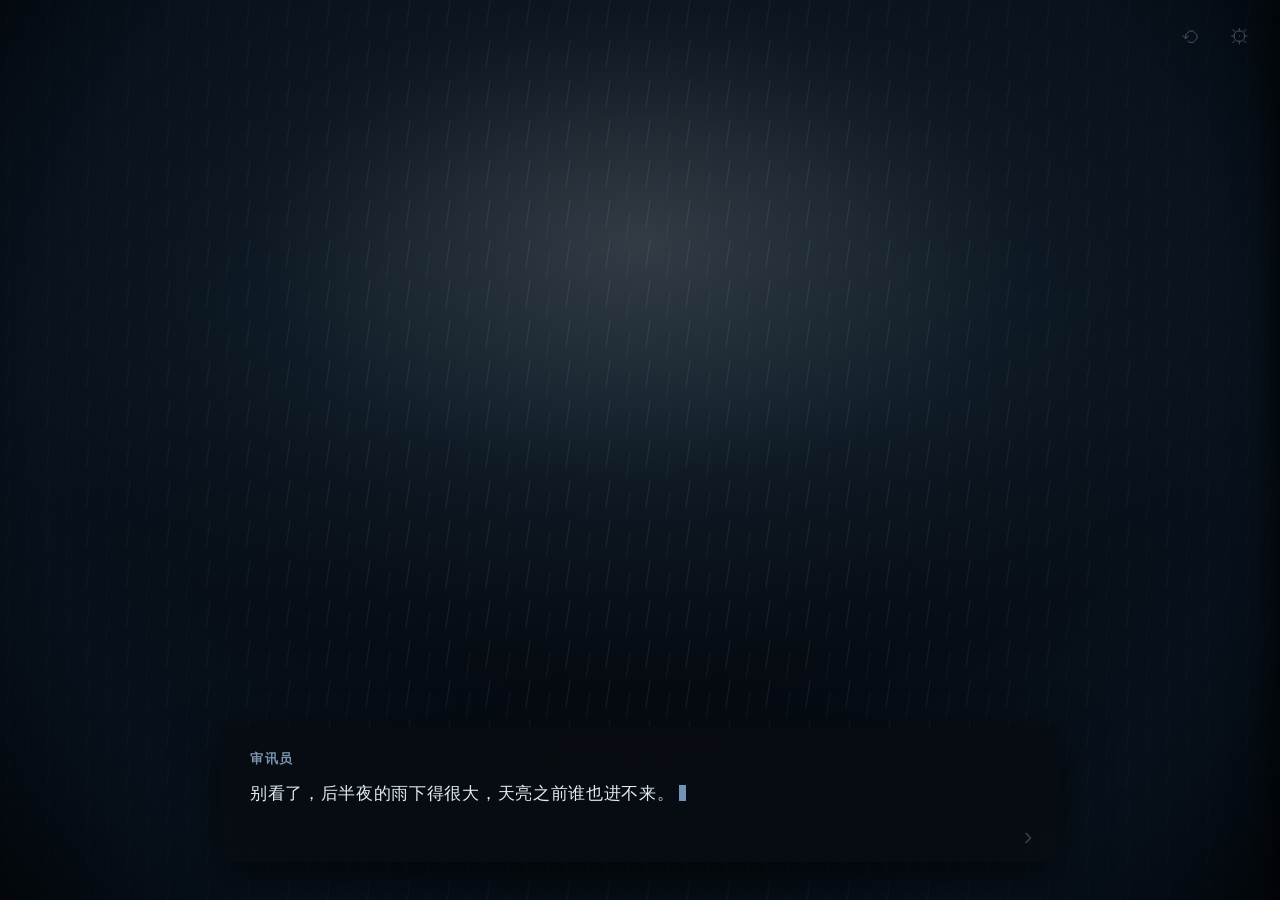
==== commit 3d2a95b6: "Settings drawer: add outside-click / Esc / toggle close paths" ====
--- a/index.html
+++ b/index.html
@@ -1964,7 +1964,23 @@
       init() {
         document.getElementById('btn-settings').addEventListener('click', (e) => {
           e.stopPropagation();
-          this.open();
+          if (this.drawerEl.classList.contains('open')) {
+            this.close();
+          } else {
+            this.open();
+          }
+        });
+
+        // 点抽屉外区域或按 Esc 关闭（捕获阶段拦截，避免误触翻页）
+        document.addEventListener('click', (e) => {
+          if (!this.drawerEl.classList.contains('open')) return;
+          if (this.drawerEl.contains(e.target)) return;
+          if (e.target.id === 'btn-settings') return;
+          e.stopPropagation();
+          this.close();
+        }, true);
+        document.addEventListener('keydown', (e) => {
+          if (e.key === 'Escape') this.close();
         });
 
         document.getElementById('btn-close-settings').addEventListener('click', () => {
